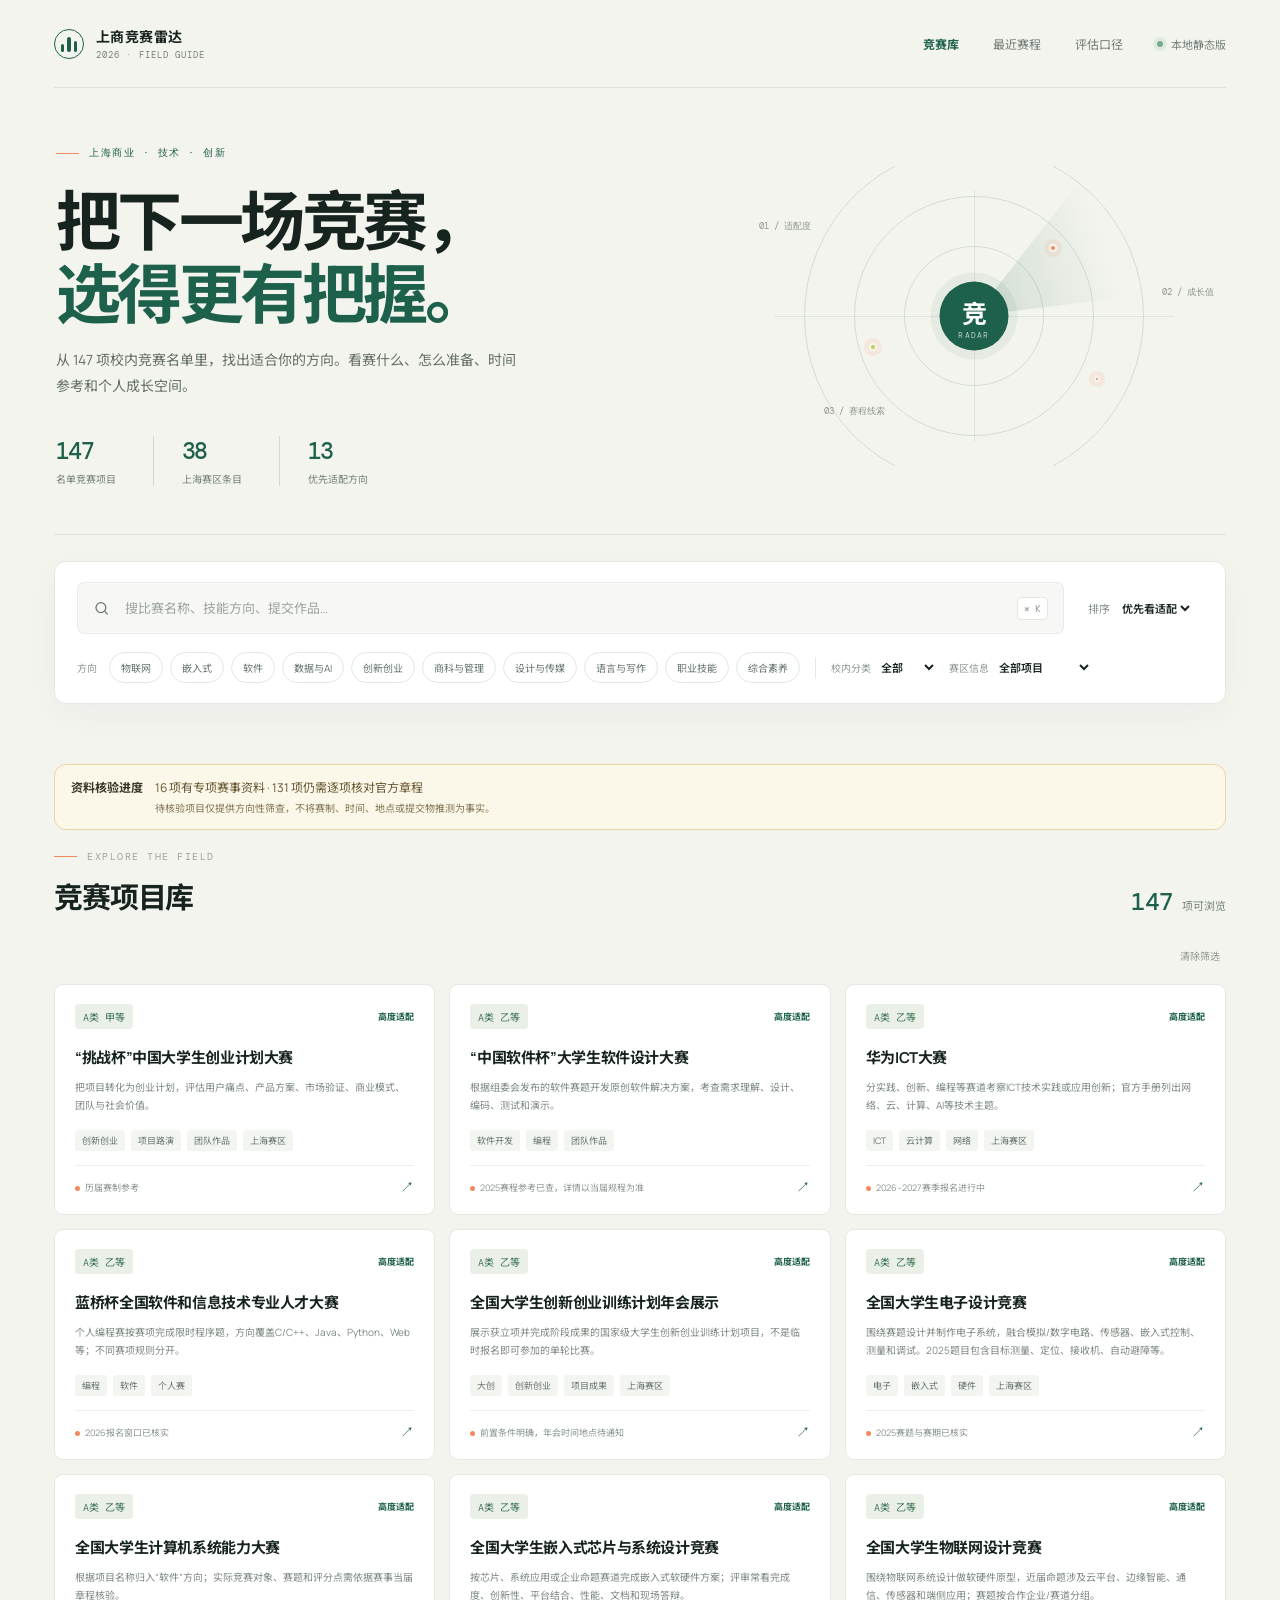
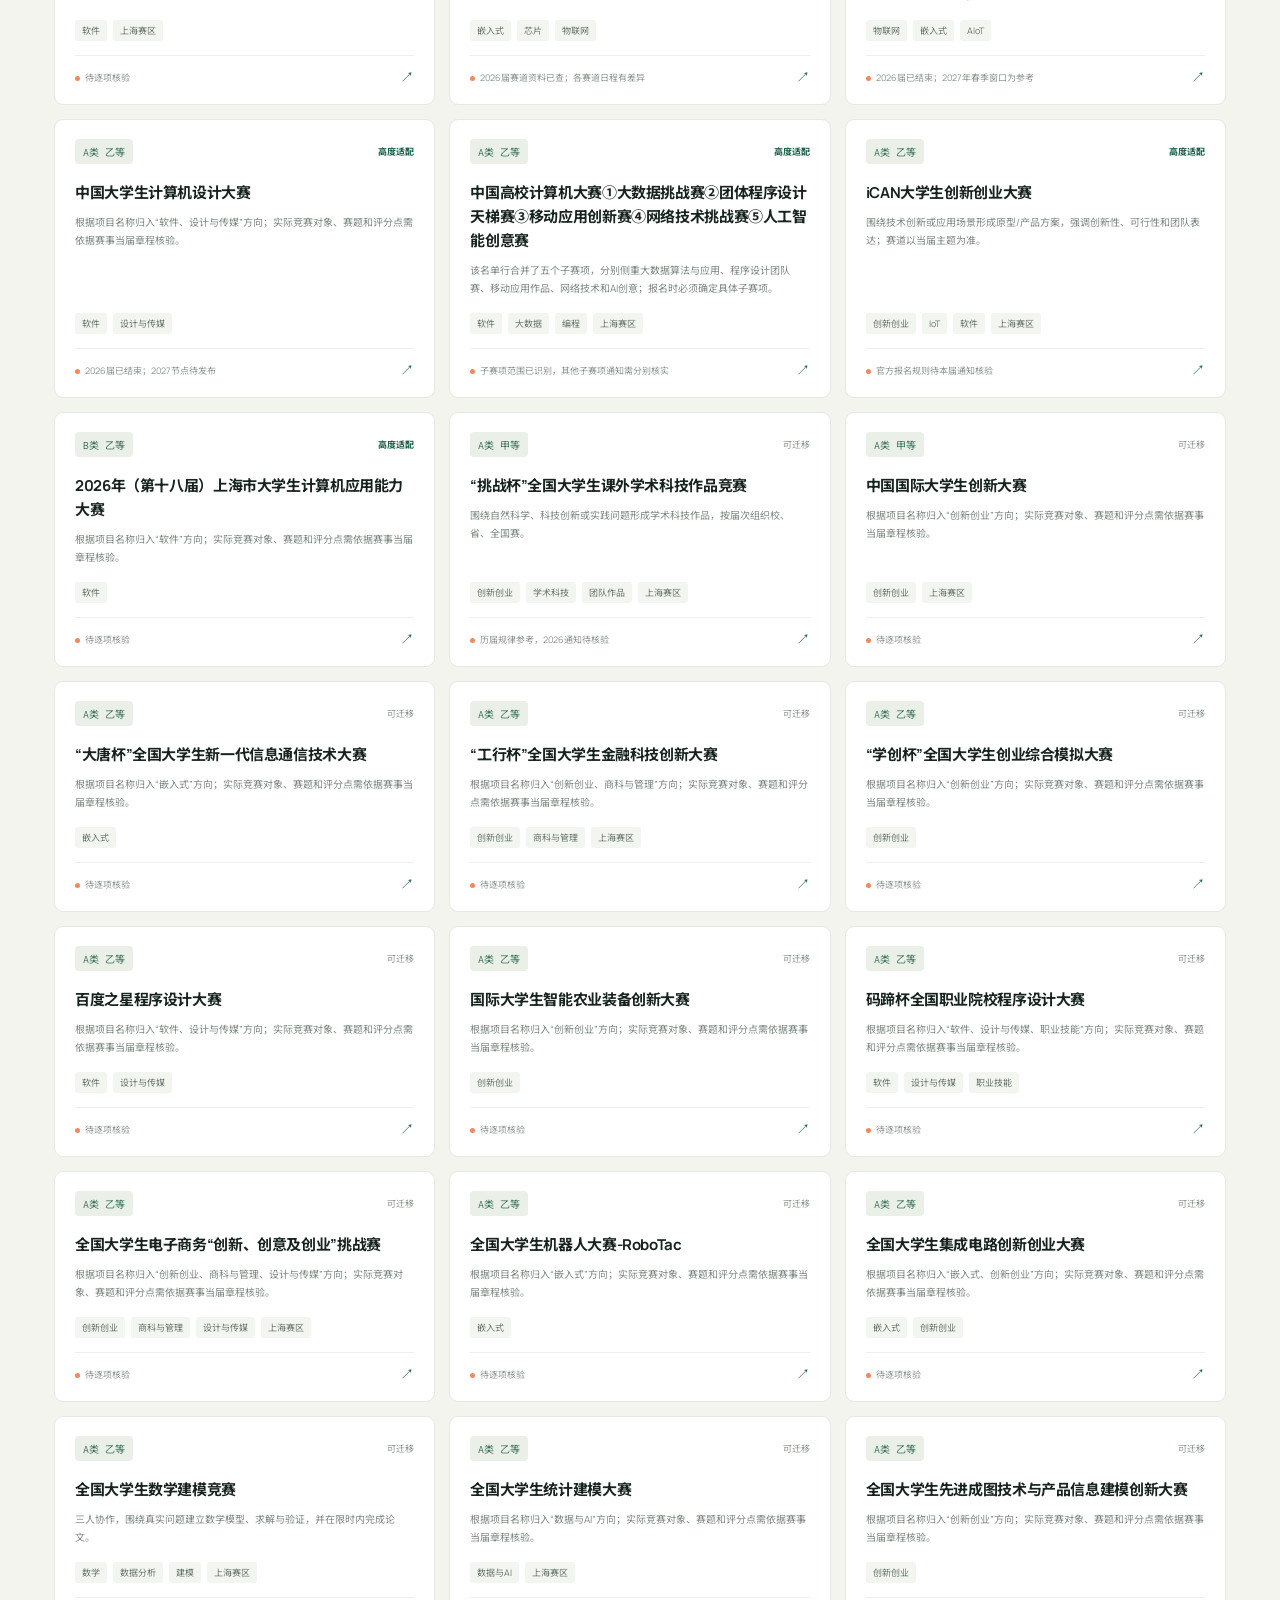
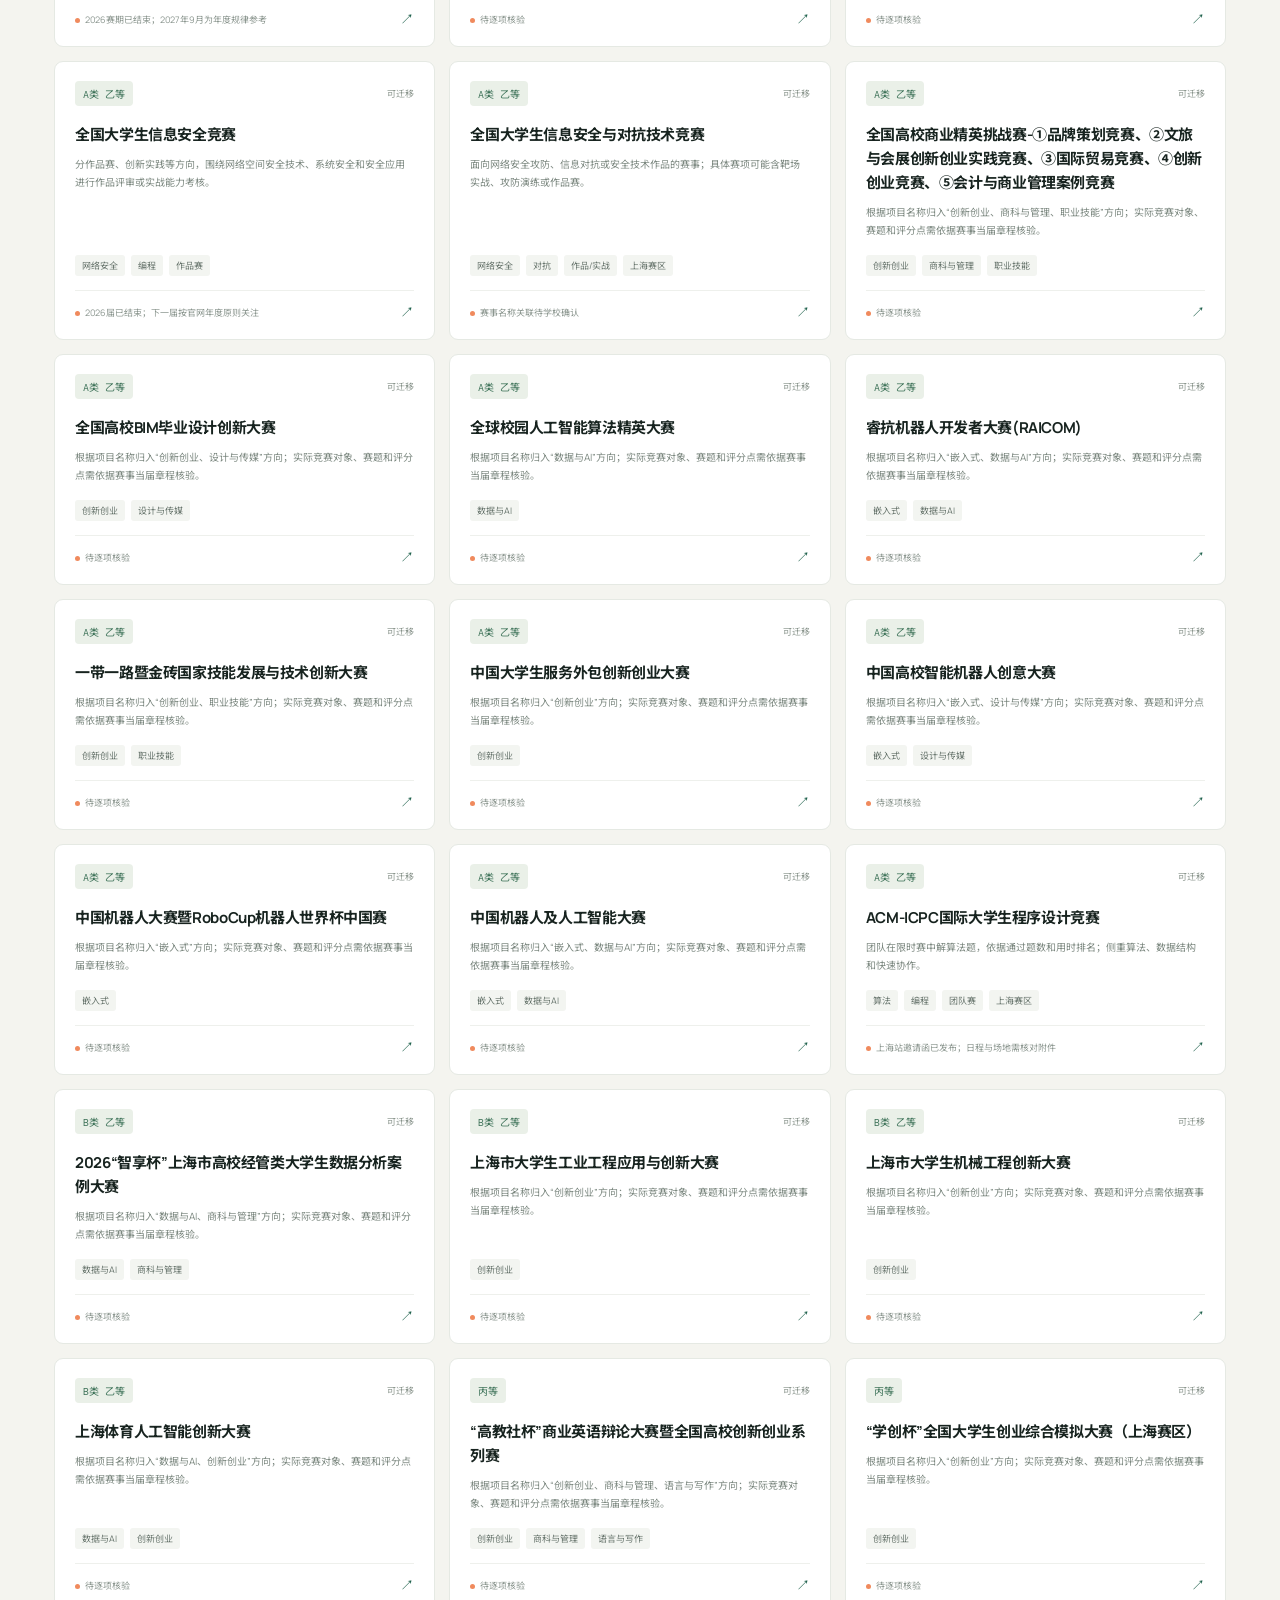
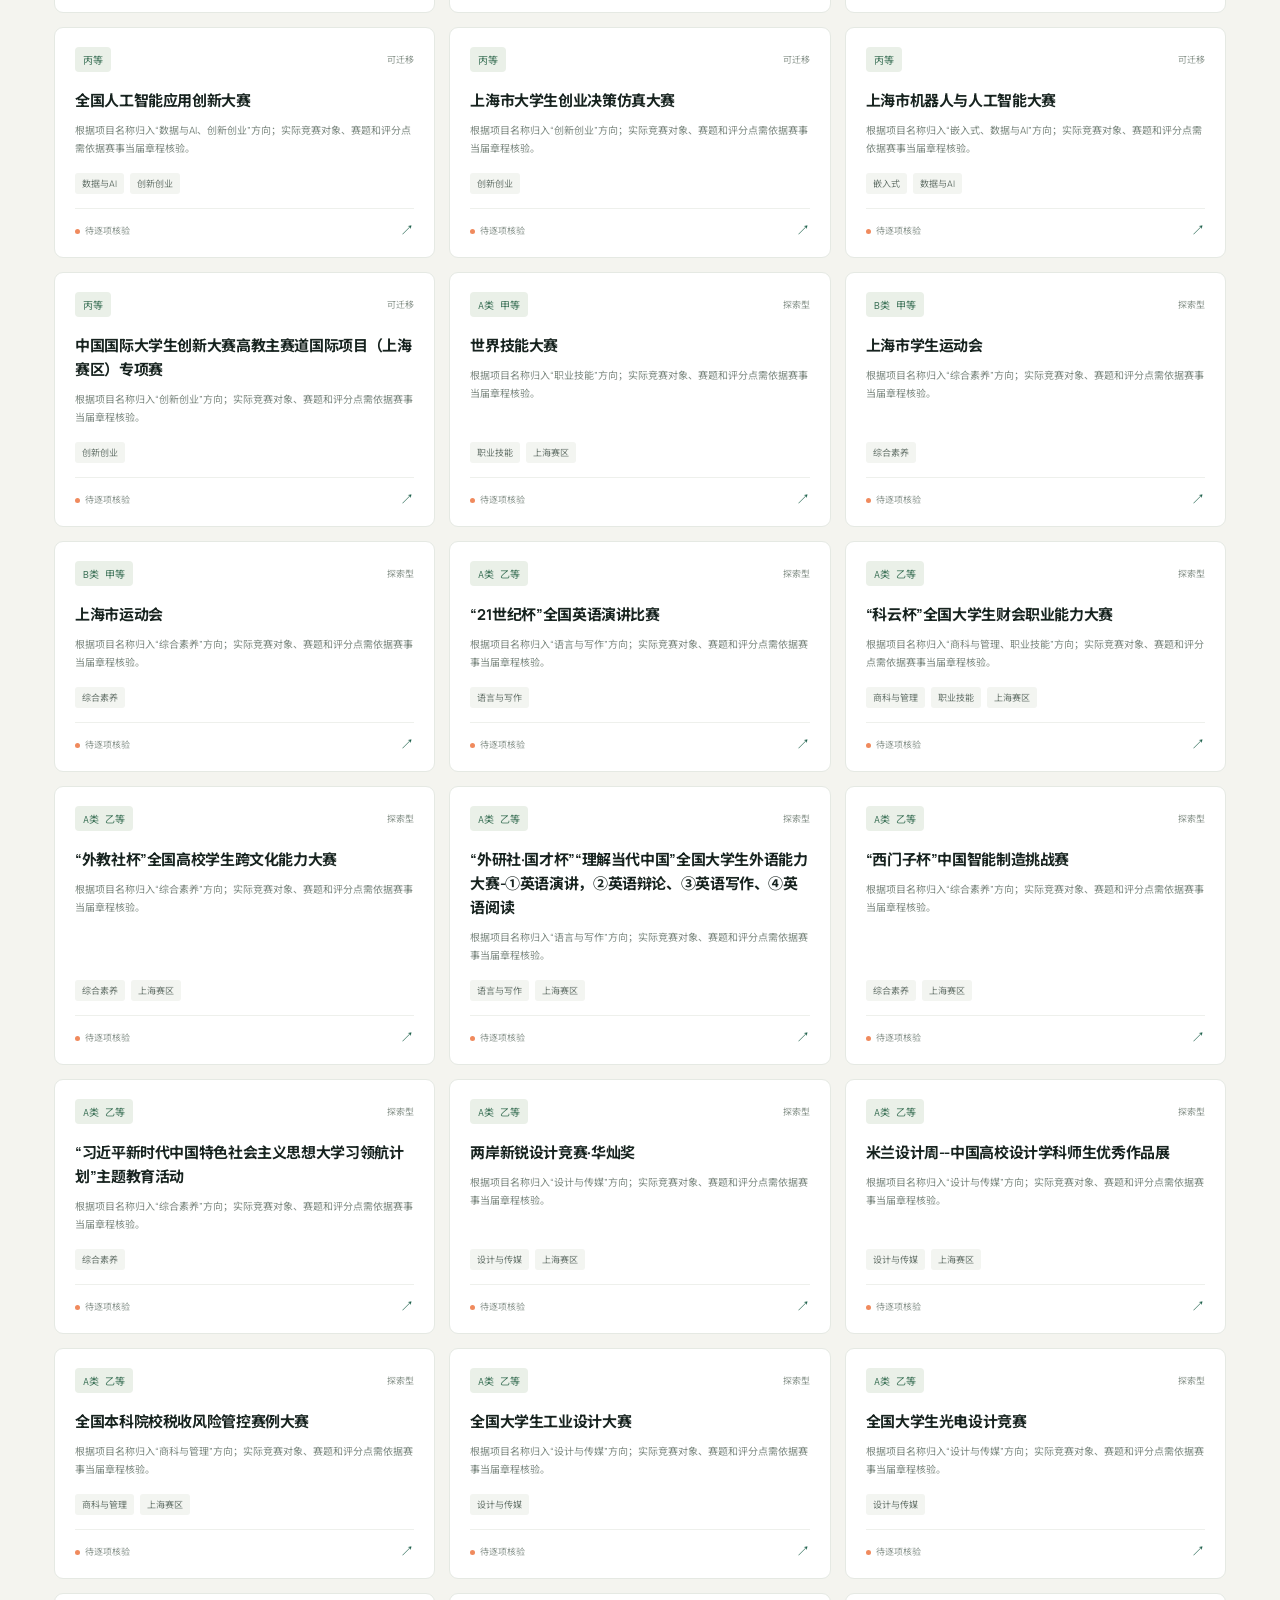
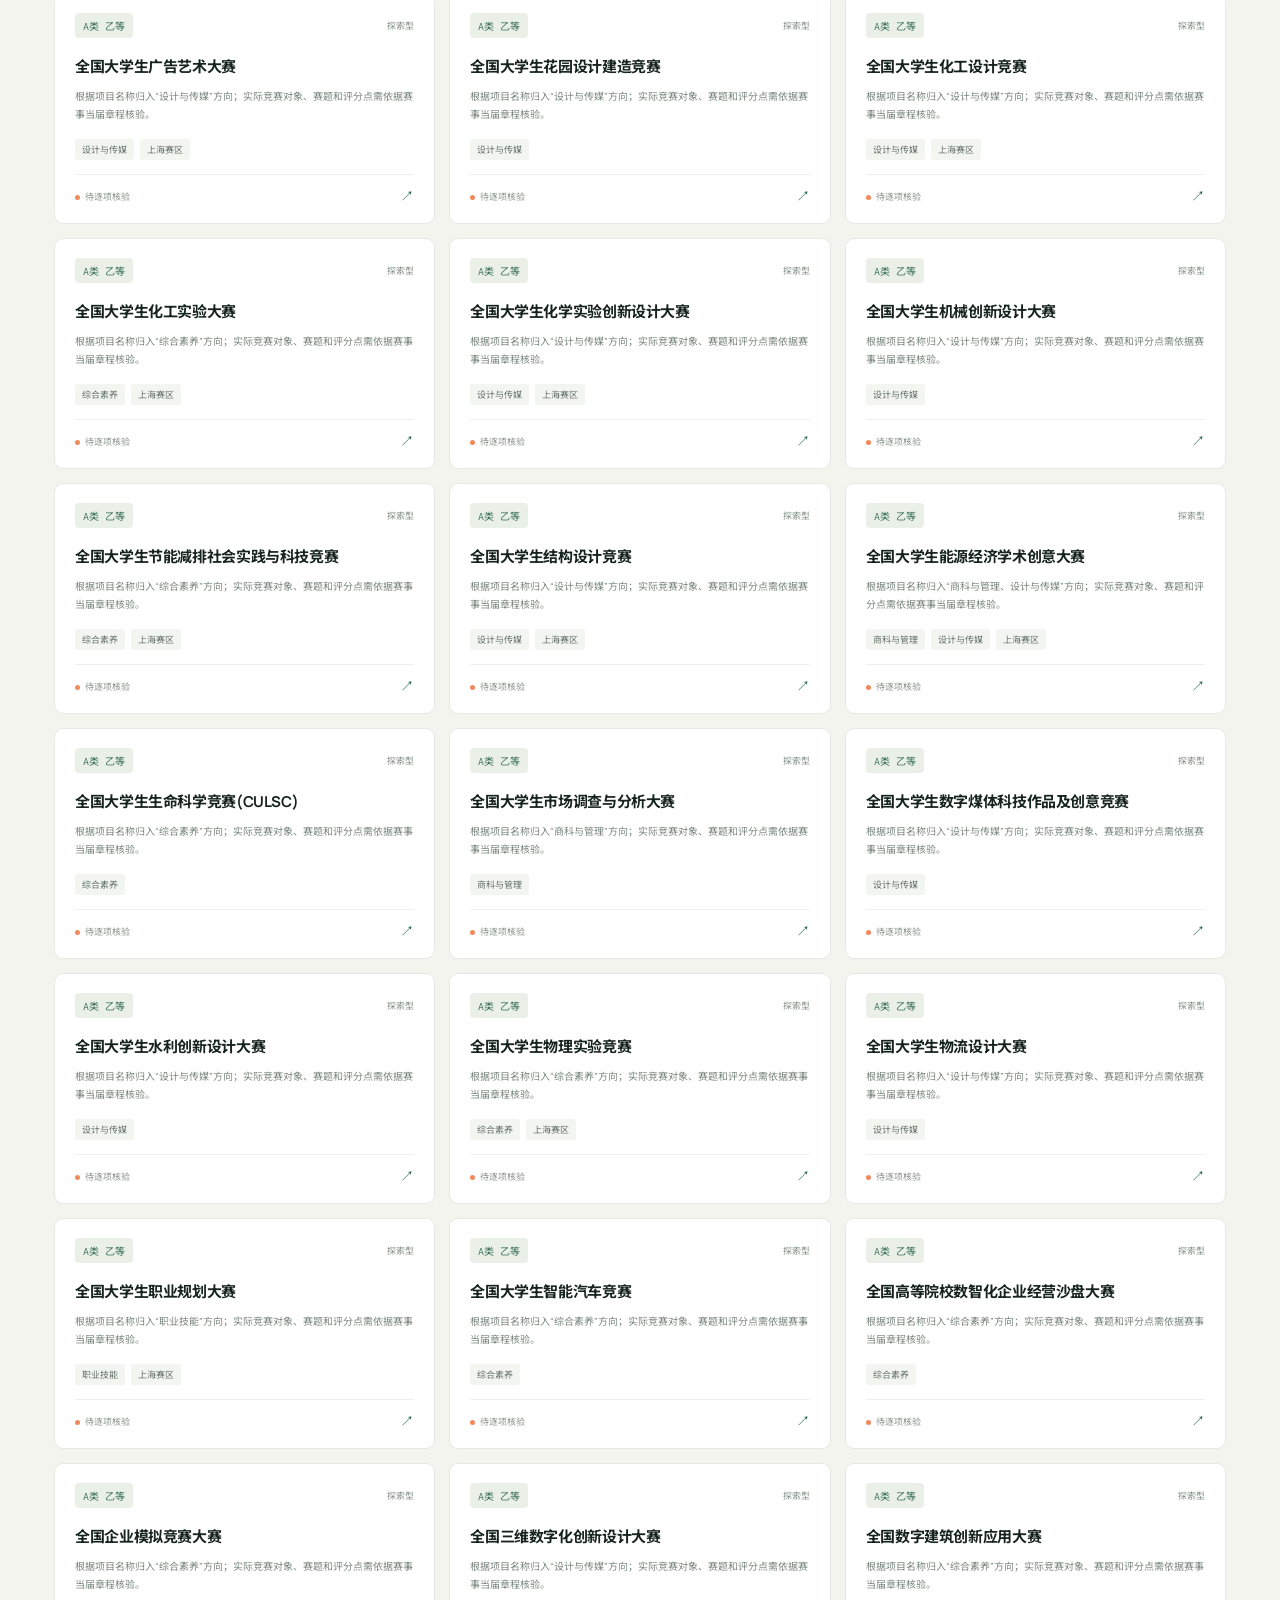
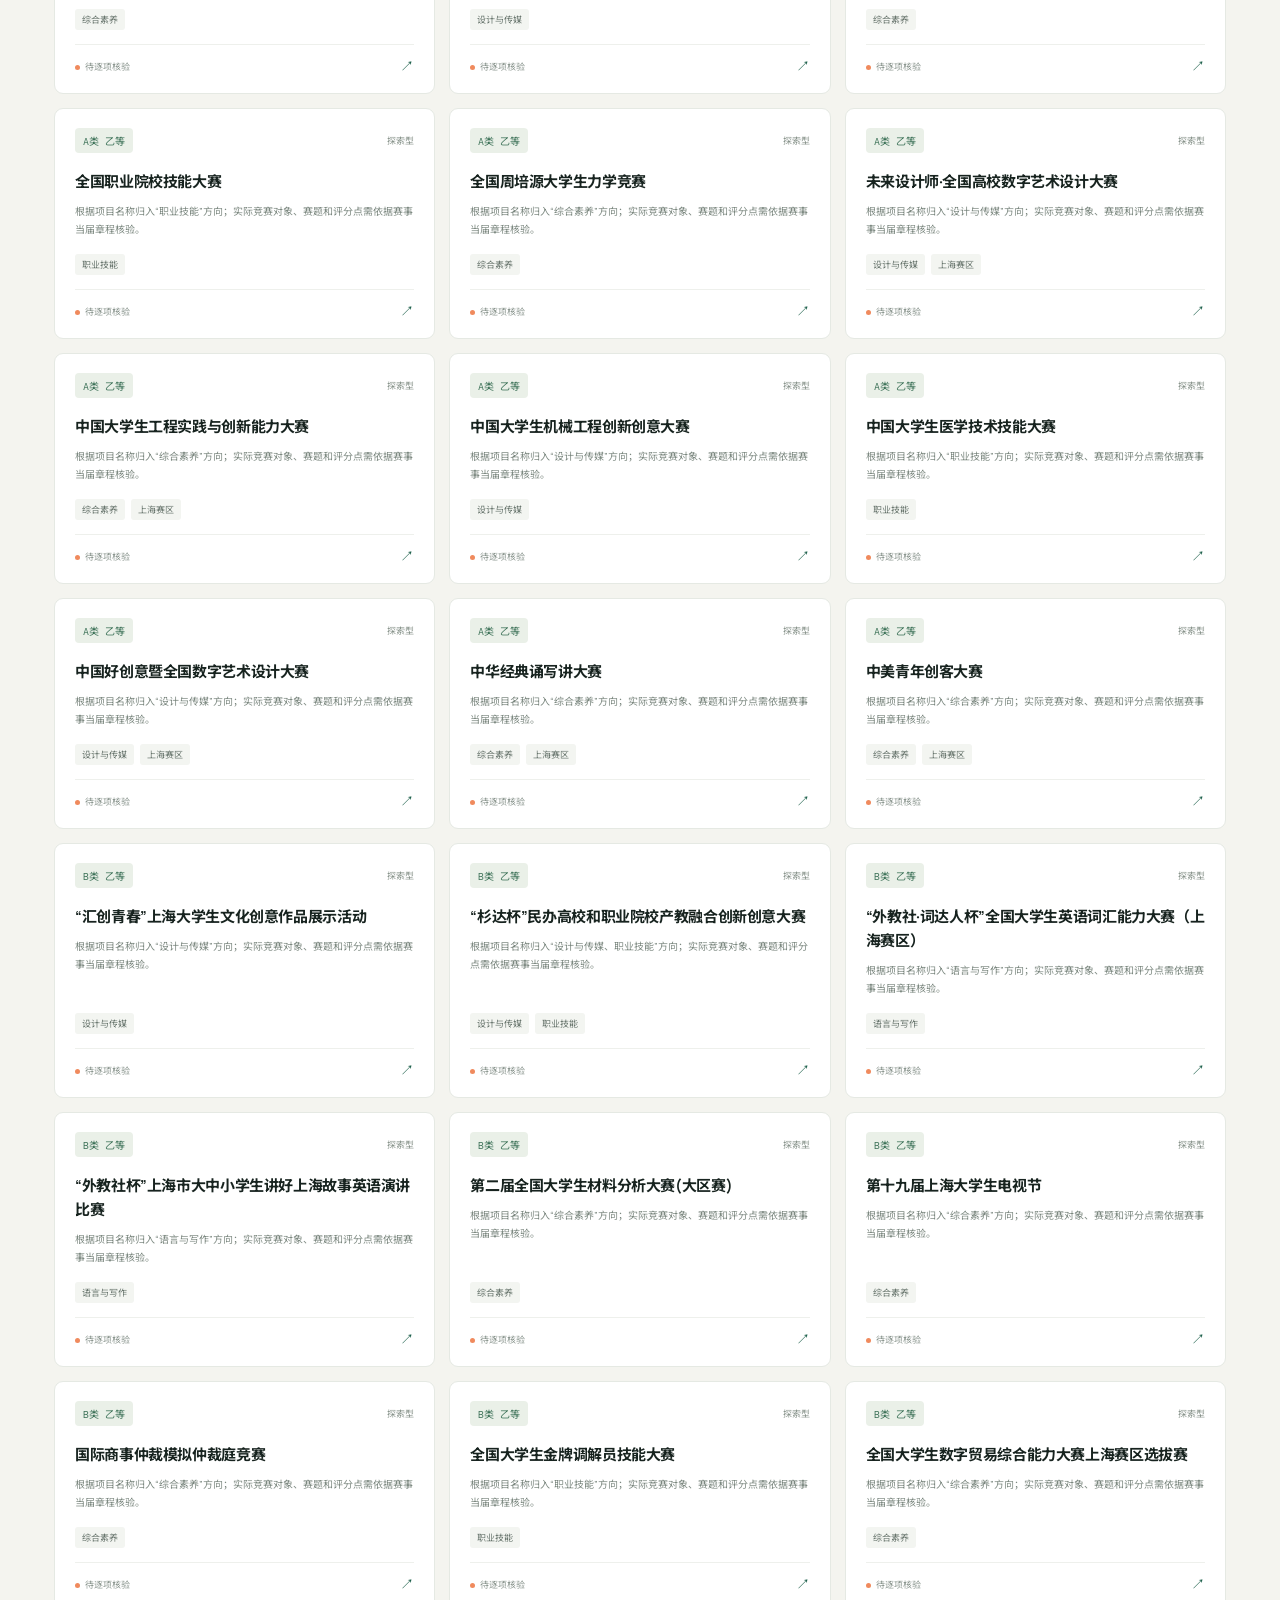
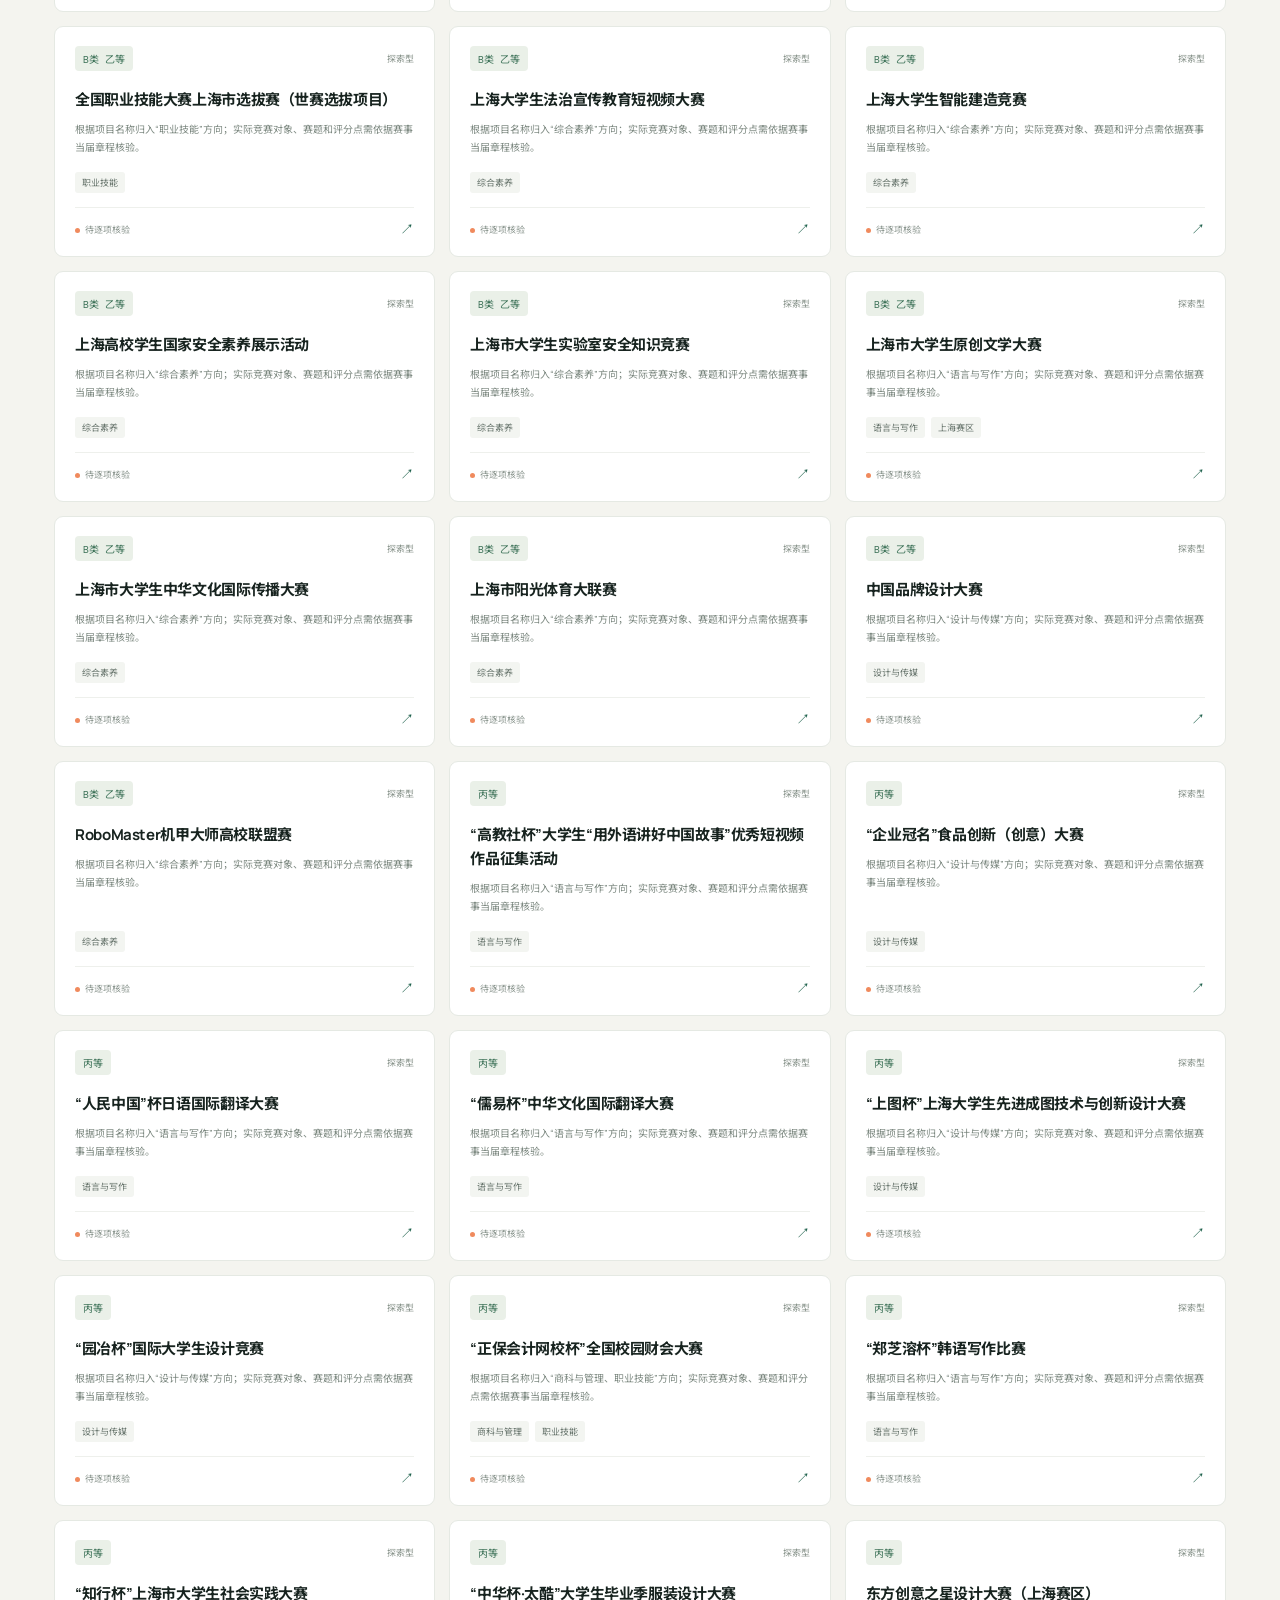
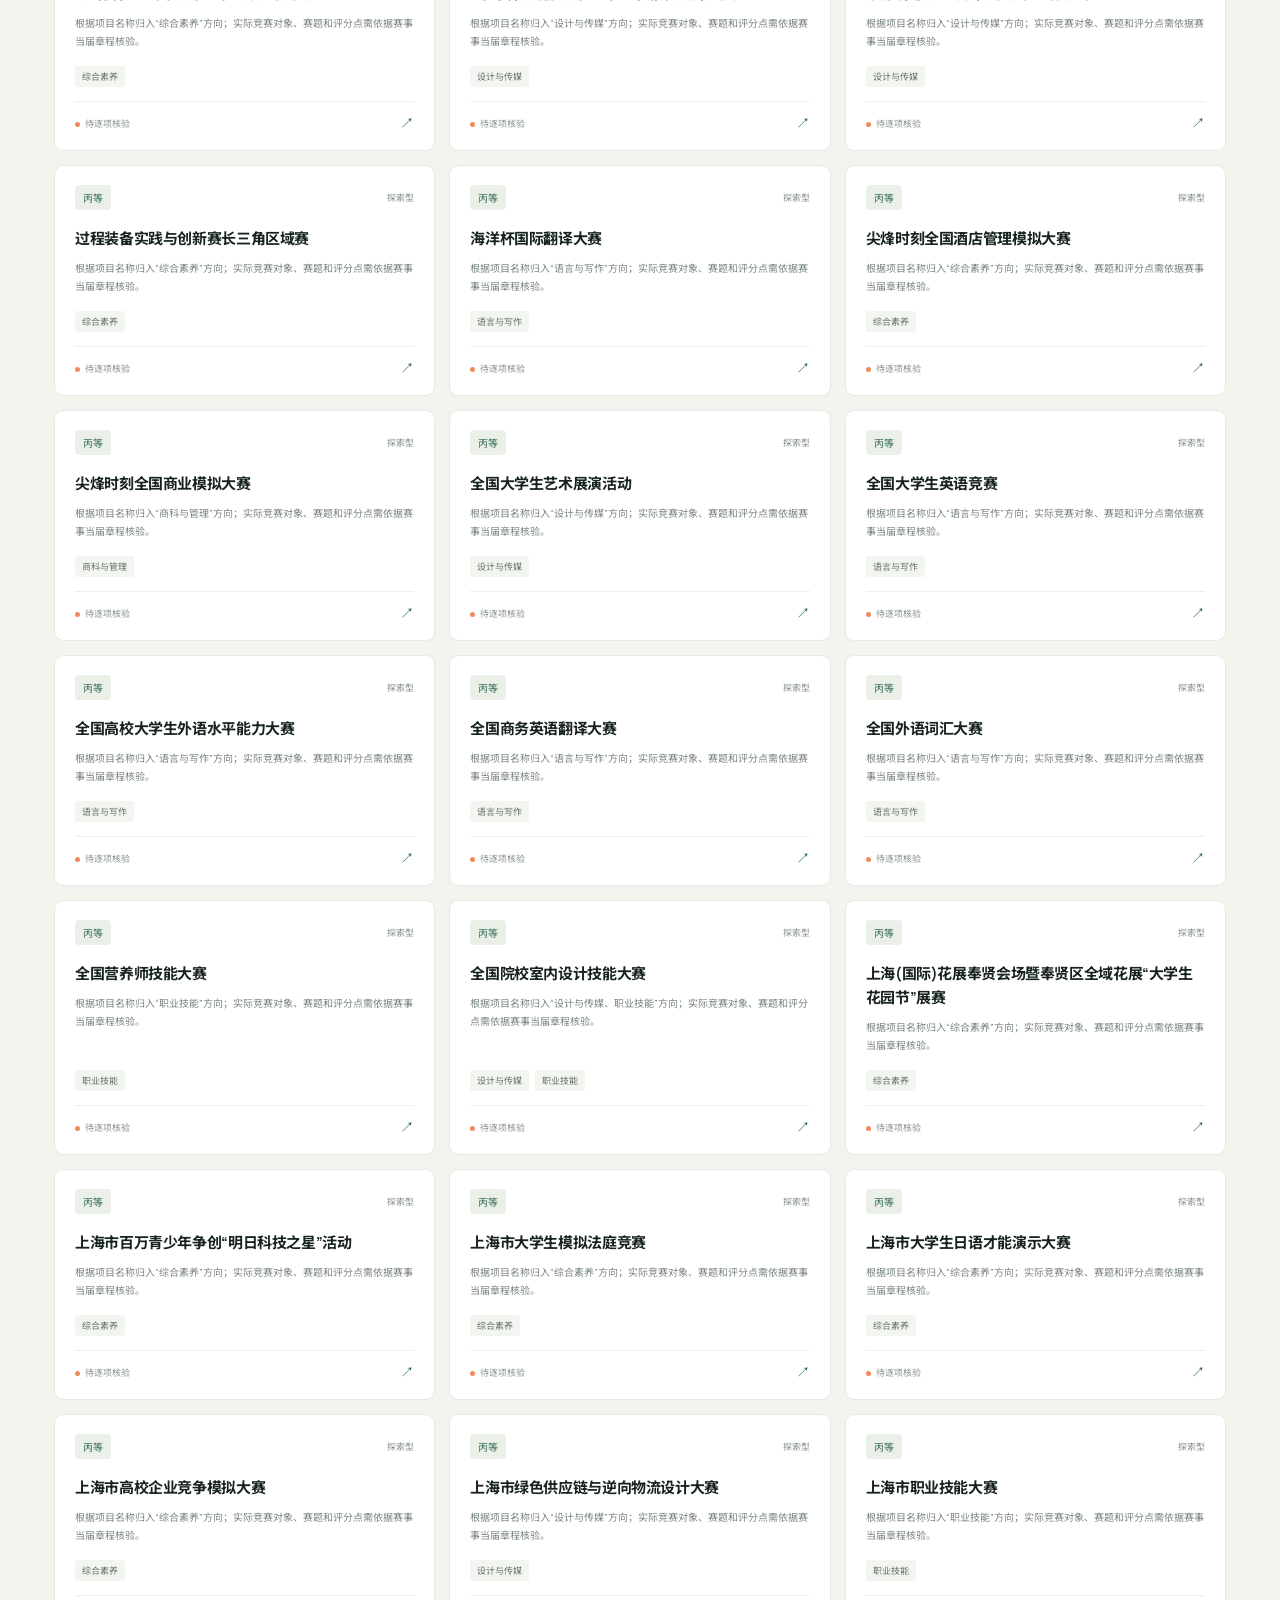
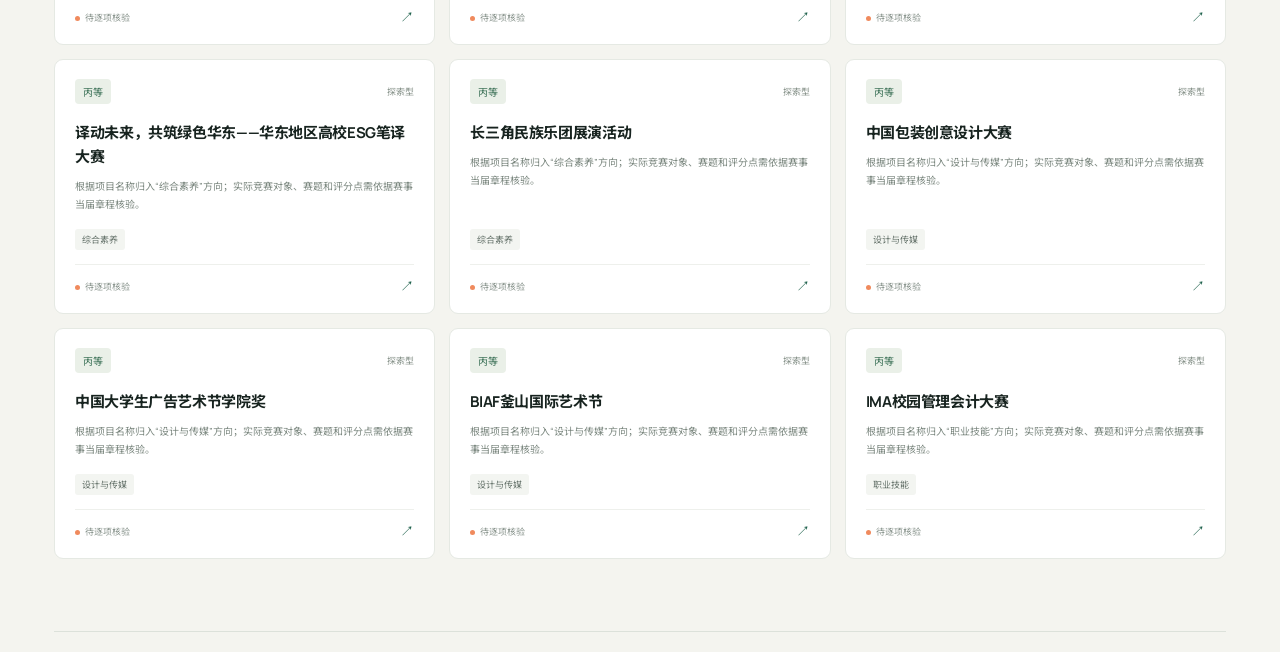
==== index.html @ ba3e49c8 "Split competition research into three pages" ====
<!doctype html>
<html lang="zh-CN">
<head>
  <meta charset="utf-8"><meta name="viewport" content="width=device-width, initial-scale=1"><meta name="theme-color" content="#f5f5f1">
  <meta name="description" content="上海商学院2026学科竞赛调研与个人适配评估"><title>上商竞赛雷达 · 2026 学科竞赛库</title>
  <link rel="preconnect" href="https://fonts.googleapis.com"><link rel="preconnect" href="https://fonts.gstatic.com" crossorigin>
  <link href="https://fonts.googleapis.com/css2?family=DM+Mono:wght@400;500&family=Manrope:wght@400;500;600;700;800&family=Noto+Sans+SC:wght@400;500;600;700;800&display=swap" rel="stylesheet"><link rel="stylesheet" href="styles.css">
</head>
<body><div class="site-shell">
  <header class="topbar"><a class="brand" href="index.html" aria-label="回到竞赛列表"><span class="brand-mark"><i></i><i></i><i></i></span><span><b>上商竞赛雷达</b><small>2026 · FIELD GUIDE</small></span></a><nav class="top-nav" aria-label="主导航"><a href="index.html#catalog-start" class="nav-current">竞赛库</a><a href="calendar.html">最近赛程</a><a href="about.html">评估口径</a><span class="local-badge"><span></span> 本地静态版</span></nav></header>
  <main id="app">
    <section class="hero" id="catalog-start"><div class="hero-copy"><div class="eyebrow"><span class="eyebrow-line"></span> 上海商业 · 技术 · 创新</div><h1>把下一场竞赛，<br><em>选得更有把握。</em></h1><p>从 147 项校内竞赛名单里，找出适合你的方向。看赛什么、怎么准备、时间参考和个人成长空间。</p><div class="hero-stats" id="hero-stats"></div></div>
      <div class="hero-graphic" aria-hidden="true"><div class="radar-ring ring-one"></div><div class="radar-ring ring-two"></div><div class="radar-ring ring-three"></div><div class="radar-cross cross-h"></div><div class="radar-cross cross-v"></div><div class="radar-sweep"></div><span class="radar-dot dot-a"></span><span class="radar-dot dot-b"></span><span class="radar-dot dot-c"></span><div class="radar-center"><span>竞</span><small>RADAR</small></div><div class="graphic-label label-a">01 / 适配度</div><div class="graphic-label label-b">02 / 成长值</div><div class="graphic-label label-c">03 / 赛程线索</div></div>
    </section>
    <section class="search-panel" aria-label="搜索和筛选竞赛"><div class="search-row"><label class="search-box" for="search-input"><svg viewBox="0 0 24 24" aria-hidden="true"><circle cx="10.8" cy="10.8" r="6.7"></circle><path d="m16 16 4.1 4.1"></path></svg><input id="search-input" type="search" autocomplete="off" placeholder="搜比赛名称、技能方向、提交作品…"><kbd>⌘ K</kbd></label><label class="sort-box"><span>排序</span><select id="sort-select"><option value="fit">优先看适配</option><option value="class">按校内分类</option><option value="name">按名称</option></select></label></div>
      <div class="filter-row"><div class="filter-label">方向</div><div class="chips" id="tag-filters"></div><span class="filter-divider"></span><label class="select-filter"><span>校内分类</span><select id="class-filter"><option value="">全部</option></select></label><label class="select-filter"><span>赛区信息</span><select id="region-filter"><option value="">全部项目</option><option value="has-region">有上海赛区条目</option></select></label></div>
    </section>
    <section class="catalog-section" id="catalog-section"><div class="coverage-note" id="coverage-note" role="note"></div><div class="section-heading"><div><div class="eyebrow muted"><span class="eyebrow-line"></span> EXPLORE THE FIELD</div><h2>竞赛项目库</h2></div><div class="result-count"><strong id="result-count">147</strong><span>项可浏览</span></div></div>
      <div class="active-filter-line"><div id="active-filters"></div><button id="clear-filters" class="text-button" type="button">清除筛选</button></div><div class="cards-grid" id="cards-grid"></div>
      <div class="empty-state" id="empty-state" hidden><span class="empty-icon">⌕</span><h3>没有找到匹配项目</h3><p>试试缩短关键词，或清除部分筛选条件。</p><button class="button button-dark" id="empty-clear" type="button">重置条件</button></div>
    </section>
  </main><main id="detail-view" hidden></main>
  <footer class="footer"><div class="footer-brand"><span class="brand-mark small"><i></i><i></i><i></i></span><span>上商竞赛雷达</span></div><p>资料来自 2026 年上海商学院竞赛名单及公开赛事信息。赛程、组别、奖金和申报资格均以当届官方文件及学校审核为准。</p><span class="footer-date">LOCAL / 2026</span></footer>
</div><script src="competitions-data.js"></script><script src="calendar-data.js"></script><script src="calendar-engine.js"></script><script src="app.js"></script></body></html>
---- styles.css ----
:root{--paper:#f4f4ef;--ink:#17231f;--muted:#74807a;--line:#dce1da;--green:#1d604b;--deep:#164b3b;--lime:#d9f279;--orange:#f08a5d;--white:#fff;--shadow:0 18px 50px rgba(27,53,41,.08);font-synthesis:none}*{box-sizing:border-box}html{scroll-behavior:smooth}body{margin:0;background:var(--paper);color:var(--ink);font-family:Manrope,"Noto Sans SC",system-ui,sans-serif;-webkit-font-smoothing:antialiased}a{color:inherit;text-decoration:none}button,input,select{font:inherit}[hidden]{display:none!important}.site-shell{max-width:1440px;margin:auto;padding:0 54px}.topbar{height:88px;display:flex;align-items:center;justify-content:space-between;border-bottom:1px solid var(--line)}.brand{display:flex;align-items:center;gap:12px}.brand b{display:block;font-size:14px;letter-spacing:.03em}.brand small{display:block;margin-top:3px;color:var(--muted);font:9px "DM Mono",monospace;letter-spacing:.12em}.brand-mark{width:30px;height:30px;display:flex;align-items:end;gap:3px;padding:6px;border:1px solid var(--green);border-radius:50%}.brand-mark i{display:block;width:4px;border-radius:3px;background:var(--green)}.brand-mark i:nth-child(1){height:8px}.brand-mark i:nth-child(2){height:15px}.brand-mark i:nth-child(3){height:11px}.brand-mark.small{width:22px;height:22px;padding:4px;gap:2px}.brand-mark.small i{width:3px}.brand-mark.small i:nth-child(1){height:6px}.brand-mark.small i:nth-child(2){height:11px}.brand-mark.small i:nth-child(3){height:8px}.top-nav{display:flex;align-items:center;gap:34px;font-size:12px}.top-nav a{color:#707b75}.top-nav a:hover,.top-nav .nav-current{color:var(--green);font-weight:700}.local-badge{display:flex;align-items:center;gap:8px;color:var(--muted);font-size:11px}.local-badge span{width:6px;height:6px;background:#75a98e;border-radius:50%;box-shadow:0 0 0 4px #e0ebdf}
.hero{position:relative;display:grid;grid-template-columns:1.1fr .9fr;min-height:390px;padding:58px 2px 48px;overflow:hidden;border-bottom:1px solid var(--line)}.hero-copy{position:relative;z-index:2}.eyebrow{display:flex;align-items:center;gap:10px;color:var(--green);font:10px "DM Mono",monospace;letter-spacing:.15em;text-transform:uppercase}.eyebrow-line{height:1px;width:23px;background:var(--orange)}.hero h1{margin:24px 0 16px;font-size:clamp(38px,5.2vw,65px);line-height:1.13;letter-spacing:-.055em;font-weight:700}.hero h1 em{font-style:normal;color:var(--green)}.hero-copy>p{max-width:460px;color:#626e67;font-size:14px;line-height:1.9;margin:0}.hero-stats{display:flex;gap:28px;margin-top:36px}.stat{min-width:98px;padding-right:24px;border-right:1px solid #d2d9d1}.stat:last-child{border:0}.stat strong{display:block;font:700 23px "DM Mono",monospace;letter-spacing:-.07em;color:var(--green)}.stat span{display:block;margin-top:5px;color:var(--muted);font-size:10px}.hero-graphic{position:relative;min-height:300px;max-width:500px;width:100%;justify-self:end;align-self:center;overflow:hidden}.radar-ring{position:absolute;left:50%;top:50%;border:1px solid rgba(36,98,75,.16);border-radius:50%;transform:translate(-50%,-50%)}.ring-one{width:140px;height:140px}.ring-two{width:240px;height:240px}.ring-three{width:340px;height:340px}.radar-cross{position:absolute;background:rgba(36,98,75,.1)}.cross-h{height:1px;left:10%;right:10%;top:50%}.cross-v{width:1px;top:8%;bottom:8%;left:50%}.radar-sweep{position:absolute;left:50%;top:50%;width:170px;height:170px;transform:translateY(-100%) rotate(38deg);transform-origin:bottom left;background:linear-gradient(35deg,rgba(41,112,83,.18),transparent 63%);clip-path:polygon(0 100%,100% 0,0 0)}.radar-center{position:absolute;left:50%;top:50%;width:69px;height:69px;transform:translate(-50%,-50%);display:grid;place-content:center;text-align:center;border-radius:50%;background:var(--green);color:white;box-shadow:0 0 0 9px rgba(49,111,83,.08)}.radar-center span{font:700 20px "DM Mono",monospace}.radar-center small{font:8px "DM Mono",monospace;opacity:.68;letter-spacing:.16em}.radar-dot{position:absolute;width:8px;height:8px;background:var(--orange);border:2px solid var(--paper);border-radius:50%;box-shadow:0 0 0 5px rgba(240,138,93,.12)}.dot-a{left:65%;top:26%}.dot-b{left:29%;top:59%;background:#b4d253}.dot-c{left:74%;top:70%;width:6px;height:6px}.graphic-label{position:absolute;color:#8b968f;font:9px "DM Mono",monospace}.label-a{top:18%;left:7%}.label-b{right:2%;top:40%}.label-c{bottom:16%;left:20%}
.search-panel{position:relative;margin:26px 0 0;padding:20px 22px;background:#fff;border:1px solid #e5e8e2;border-radius:12px;box-shadow:0 10px 35px rgba(25,61,45,.035)}.search-row{display:flex;gap:14px}.search-box{height:52px;display:flex;align-items:center;gap:12px;flex:1;padding:0 15px;background:#f7f8f5;border:1px solid #e8ece6;border-radius:7px}.search-box svg{width:19px;height:19px;fill:none;stroke:#65756b;stroke-width:1.7}.search-box input{width:100%;border:0;outline:0;background:none;color:var(--ink);font-size:13px}.search-box input::placeholder{color:#9ba49e}.search-box kbd{flex:none;padding:4px 6px;color:#8e9992;background:white;border:1px solid #e2e7e0;border-radius:4px;font:10px "DM Mono",monospace}.sort-box{display:flex;align-items:center;gap:8px;padding:0 10px;color:#849087;font-size:11px}.sort-box select,.select-filter select{border:0;background:transparent;outline:0;color:var(--ink);font-size:11px;font-weight:600;cursor:pointer}.filter-row{display:flex;align-items:center;gap:12px;margin-top:18px}.filter-label,.select-filter span{color:#8c9890;font-size:10px;white-space:nowrap}.chips{display:flex;flex-wrap:wrap;gap:7px}.chip{padding:7px 11px;border:1px solid #e3e8e2;border-radius:20px;background:#fff;color:#66746c;font-size:10px;cursor:pointer;transition:.2s}.chip:hover{border-color:#99b9a6;color:var(--green)}.chip.active{border-color:var(--green);background:var(--green);color:#fff}.filter-divider{height:22px;width:1px;margin:0 3px;background:#e5e9e4}.select-filter{display:flex;align-items:center;gap:6px;white-space:nowrap}.catalog-section{padding:60px 0 72px}.section-heading{display:flex;justify-content:space-between;align-items:end;margin-bottom:23px}.muted{color:#9ba39d}.section-heading h2,.about-title h2{margin:11px 0 0;font-size:29px;letter-spacing:-.04em}.result-count{display:flex;align-items:baseline;gap:9px;color:var(--muted);font-size:11px}.result-count strong{font:500 24px "DM Mono",monospace;color:var(--green)}.active-filter-line{height:30px;display:flex;align-items:center;justify-content:space-between;margin-bottom:14px}.active-filter-line #active-filters{display:flex;gap:7px}.filter-pill{font-size:10px;color:var(--green);background:#e7eee7;padding:5px 9px;border-radius:20px}.text-button{border:0;background:transparent;color:#8d9991;font-size:10px;cursor:pointer}.text-button:hover{color:var(--green)}.cards-grid{display:grid;grid-template-columns:repeat(3,minmax(0,1fr));gap:14px}.event-card{min-height:225px;display:flex;flex-direction:column;padding:19px 20px 17px;background:#fff;border:1px solid #e5e9e3;border-radius:9px;transition:transform .2s,box-shadow .2s,border-color .2s;cursor:pointer}.event-card:hover{transform:translateY(-3px);border-color:#b9cfc0;box-shadow:var(--shadow)}.card-top{display:flex;justify-content:space-between;align-items:center;gap:8px}.category-badge{padding:5px 8px;border-radius:4px;background:#eaf0e8;color:#3d7258;font:10px "DM Mono","Noto Sans SC",sans-serif}.fit-badge{font-size:9px;color:#89948c}.fit-badge.high{color:var(--green);font-weight:700}.card-title{margin:17px 0 8px;font-size:15px;line-height:1.6;letter-spacing:-.025em}.card-summary{margin:0;color:#7d8981;font-size:10px;line-height:1.8;display:-webkit-box;-webkit-line-clamp:2;-webkit-box-orient:vertical;overflow:hidden}.card-tags{display:flex;flex-wrap:wrap;gap:6px;margin-top:auto;padding-top:16px}.mini-tag{color:#69766e;background:#f3f5f1;padding:4px 7px;border-radius:3px;font-size:9px}.card-foot{display:flex;justify-content:space-between;align-items:center;margin-top:14px;padding-top:12px;border-top:1px solid #eef0ec;color:#8b968f;font-size:9px}.card-foot .arrow{font:14px "DM Mono",monospace;color:var(--green)}.award-dot{display:inline-block;width:5px;height:5px;margin-right:5px;border-radius:50%;background:var(--orange);vertical-align:middle}.empty-state{padding:70px 20px;text-align:center;border:1px dashed #cfd8ce;border-radius:12px}.empty-icon{font-size:38px;color:#8da696}.empty-state h3{margin:8px 0;font-size:17px}.empty-state p{color:var(--muted);font-size:12px}.button{padding:11px 17px;border:0;border-radius:5px;cursor:pointer;font-size:11px}.button-dark{background:var(--green);color:white}.button-dark:hover{background:var(--deep)}
.about-section{display:grid;grid-template-columns:.8fr 1.7fr;gap:54px;padding:49px 0 64px;border-top:1px solid var(--line)}.about-title h2{font-size:26px;line-height:1.4}.about-grid{display:grid;grid-template-columns:repeat(3,1fr);gap:24px}.about-grid article{padding-top:3px}.about-index{font:10px "DM Mono",monospace;color:var(--orange)}.about-grid h3{margin:13px 0 8px;font-size:13px}.about-grid p{margin:0;color:#7b8780;font-size:10px;line-height:1.9}.footer{display:flex;align-items:center;gap:20px;padding:20px 0 27px;border-top:1px solid var(--line)}.footer-brand{display:flex;align-items:center;gap:8px;flex:none;font-size:11px;font-weight:700}.footer p{margin:0;color:#96a098;font-size:9px;line-height:1.7}.footer-date{margin-left:auto;flex:none;font:9px "DM Mono",monospace;color:#9ba69f;letter-spacing:.1em}
/* detail */.detail-wrap{padding:29px 0 74px}.back-link{display:inline-flex;align-items:center;gap:8px;color:#758179;font-size:11px}.back-link:hover{color:var(--green)}.detail-hero{position:relative;margin-top:24px;padding:36px 40px 32px;background:var(--green);border-radius:13px;color:white;overflow:hidden}.detail-hero:after{content:"";position:absolute;right:-80px;top:-155px;width:400px;height:400px;border:1px solid rgba(255,255,255,.12);border-radius:50%;box-shadow:0 0 0 48px rgba(255,255,255,.025),0 0 0 96px rgba(255,255,255,.025)}.detail-kicker{display:flex;align-items:center;gap:9px;color:#c6d8ce;font:10px "DM Mono",monospace;letter-spacing:.12em}.detail-hero h1{position:relative;z-index:1;max-width:900px;margin:18px 0 12px;font-size:clamp(25px,4vw,43px);line-height:1.35;letter-spacing:-.04em}.detail-hero p{position:relative;z-index:1;max-width:780px;margin:0;color:#d0dfd7;font-size:12px;line-height:1.9}.detail-badges{position:relative;z-index:1;display:flex;flex-wrap:wrap;gap:7px;margin-top:21px}.detail-badge{padding:6px 9px;border:1px solid rgba(255,255,255,.23);border-radius:4px;color:#e6f0e9;font-size:9px}.detail-badge.lime{background:var(--lime);border-color:var(--lime);color:#233a2e;font-weight:700}.detail-layout{display:grid;grid-template-columns:minmax(0,1.5fr) minmax(270px,.8fr);gap:22px;margin-top:20px}.detail-main,.detail-side{display:flex;flex-direction:column;gap:15px}.detail-card{padding:22px 23px;background:#fff;border:1px solid #e5e9e3;border-radius:9px}.detail-card h2{margin:0 0 14px;font-size:14px;letter-spacing:-.02em}.detail-card h2 span{margin-right:9px;color:var(--orange);font:10px "DM Mono",monospace}.info-grid{display:grid;grid-template-columns:repeat(2,minmax(0,1fr));gap:10px}.info-cell{min-height:115px;padding:14px;background:#f7f8f5;border-radius:6px}.info-cell label{display:block;margin-bottom:8px;color:#98a39b;font:9px "DM Mono","Noto Sans SC",sans-serif;letter-spacing:.08em}.info-cell p{margin:0;color:#48564d;font-size:11px;line-height:1.8}.detail-card p.body-copy{margin:0;color:#66746c;font-size:11px;line-height:1.95}.match-card{background:#edf3ec}.match-card .match-top{display:flex;align-items:start;justify-content:space-between;gap:12px}.match-title{color:#7c8a81;font-size:9px}.match-level{margin:5px 0 0;color:var(--green);font-size:19px;font-weight:700}.match-label{padding:6px 8px;background:#d8e6d8;color:var(--green);border-radius:3px;font-size:9px}.meter-row{display:grid;grid-template-columns:58px 1fr 25px;gap:9px;align-items:center;margin-top:15px;color:#6f7d73;font-size:9px}.meter-track{height:5px;border-radius:5px;background:#d9e2d8;overflow:hidden}.meter-track i{display:block;height:100%;background:var(--green);border-radius:5px}.meter-row strong{font:10px "DM Mono",monospace;color:var(--green)}.forecast-card{background:#1d604b;color:white}.forecast-card h2{color:white}.forecast-card .forecast-kicker{color:#c4d9cc;font-size:9px}.forecast-values{display:grid;grid-template-columns:1fr 1fr;gap:10px;margin:13px 0}.forecast-box{padding:13px 12px;border:1px solid rgba(255,255,255,.18);border-radius:6px}.forecast-box span{display:block;color:#c5d9cd;font-size:9px}.forecast-box strong{display:block;margin-top:7px;color:#e1f18b;font:500 21px "DM Mono",monospace}.forecast-card p{margin:0;color:#d0e0d6;font-size:9px;line-height:1.8}.confidence{display:inline-flex;margin-top:12px;padding:5px 8px;border-radius:3px;background:rgba(255,255,255,.12);font-size:9px}.award-card{overflow:hidden}.award-note{margin:-4px 0 13px;color:#89958e;font-size:9px;line-height:1.7}.award-table{width:100%;border-collapse:collapse;font-size:9px}.award-table th{padding:9px 7px;text-align:left;background:#243a32;color:#eaf1eb;font-weight:500}.award-table td{padding:9px 7px;border-bottom:1px solid #edf0eb;color:#536158}.award-table tr:last-child td{border-bottom:0}.award-table tr.is-highlight td{background:#f0f6d9;color:#36523d;font-weight:700}.award-table .money{font:10px "DM Mono",monospace}.award-table .empty-money{color:#b0b8b2}.award-footnote{margin-top:12px;padding:10px 11px;background:#fbf4ed;color:#8c5b3d;border-radius:5px;font-size:9px;line-height:1.8}.source-list{display:flex;flex-direction:column;gap:8px}.source-link{display:flex;align-items:center;justify-content:space-between;gap:12px;padding:10px 11px;background:#f7f8f5;border-radius:5px;color:#52725e;font-size:10px}.source-link:hover{background:#eaf0e8}.source-link small{color:#9aa49d;font-size:8px}.source-arrow{font:13px "DM Mono",monospace}.data-warning{padding:12px 13px;background:#f8f3e9;border-left:2px solid #e2a067;color:#806849;font-size:9px;line-height:1.85}.conduct-strip{padding:13px 14px;background:#f6f7f3;border-radius:6px;color:#79857d;font-size:9px;line-height:1.8}.conduct-strip strong{color:#526c59}.tagline{display:flex;flex-wrap:wrap;gap:6px}.detail-tags{padding:4px 7px;border:1px solid #e4e9e3;border-radius:15px;color:#738078;font-size:9px}
@media(max-width:1000px){.site-shell{padding:0 32px}.cards-grid{grid-template-columns:repeat(2,minmax(0,1fr))}.hero-graphic{transform:scale(.88);transform-origin:center right}.about-section{grid-template-columns:1fr;gap:25px}.detail-layout{grid-template-columns:minmax(0,1.2fr) minmax(255px,.8fr)}}
@media(max-width:700px){.site-shell{padding:0 18px}.topbar{height:70px}.top-nav{gap:16px}.top-nav>a{display:none}.hero{grid-template-columns:1fr;min-height:0;padding:39px 0 24px}.hero h1{font-size:43px;margin-top:20px}.hero-copy>p{font-size:12px}.hero-stats{gap:17px;margin-top:26px}.stat{min-width:0;padding-right:14px}.stat strong{font-size:19px}.stat span{font-size:9px}.hero-graphic{justify-self:center;width:min(100%,350px);min-height:205px;height:205px;transform:scale(.78);transform-origin:center;margin:-2px auto -19px}.search-panel{padding:14px;margin-top:16px}.search-row{gap:5px}.search-box{height:48px;padding:0 10px;gap:8px}.search-box input{font-size:11px}.search-box kbd{display:none}.sort-box{padding:0 2px;gap:0}.sort-box span{display:none}.sort-box select{font-size:9px;max-width:76px}.filter-row{align-items:flex-start;flex-wrap:wrap;gap:9px;margin-top:13px}.filter-label{padding-top:7px}.chips{gap:5px}.chip{padding:6px 8px;font-size:9px}.filter-divider{display:none}.select-filter{padding-top:5px}.select-filter span,.select-filter select{font-size:9px}.catalog-section{padding:39px 0 45px}.section-heading h2{font-size:25px}.cards-grid{grid-template-columns:1fr;gap:10px}.event-card{min-height:200px;padding:17px}.card-title{font-size:14px}.about-section{padding:35px 0 40px}.about-grid{grid-template-columns:1fr;gap:19px}.about-grid article{display:grid;grid-template-columns:32px 1fr;column-gap:8px}.about-index{grid-row:span 2;padding-top:4px}.about-grid h3{margin:0 0 5px}.footer{align-items:flex-start;flex-wrap:wrap;gap:11px}.footer p{order:3;flex-basis:100%}.footer-date{font-size:8px}.detail-wrap{padding:21px 0 48px}.detail-hero{padding:25px 20px 22px;margin-top:18px}.detail-hero h1{font-size:24px}.detail-hero p{font-size:10px}.detail-layout{grid-template-columns:1fr;gap:11px}.detail-side{order:-1}.detail-card{padding:18px}.info-grid{grid-template-columns:1fr 1fr;gap:7px}.info-cell{min-height:120px;padding:11px}.info-cell p{font-size:10px}.forecast-values{gap:7px}.forecast-box{padding:11px 9px}.forecast-box strong{font-size:17px}.award-table th,.award-table td{padding:8px 5px;font-size:8px}.award-table .money{font-size:9px}.detail-hero:after{right:-210px}}
@media(max-width:390px){.hero h1{font-size:37px}.hero-stats{gap:10px}.stat{padding-right:10px}.stat strong{font-size:17px}.info-grid{grid-template-columns:1fr}.info-cell{min-height:0}}
.coverage-note{display:grid;grid-template-columns:auto 1fr;gap:5px 12px;align-items:center;margin:0 0 20px;padding:13px 16px;border:1px solid #e7d6a8;border-radius:12px;background:#fbf7e9;color:#675630;font-size:12px}.coverage-note strong{font-size:12px;color:#3c3828}.coverage-note small{grid-column:2;color:#817652;font-size:10px;line-height:1.5}
@media(max-width:700px){.coverage-note{grid-template-columns:1fr;gap:4px;padding:12px;font-size:11px}.coverage-note small{grid-column:1;font-size:9px}}
.calendar-section{margin-top:42px;padding:26px 28px 28px;border:1px solid #dce1da;border-radius:22px;background:#fff;box-shadow:0 12px 34px rgba(27,53,41,.045)}.calendar-heading{display:flex;justify-content:space-between;align-items:flex-start;gap:20px}.calendar-heading h2{font-size:27px;letter-spacing:-.04em;margin:8px 0 5px}.calendar-heading p{margin:0;color:var(--muted);font-size:12px}.calendar-mark{display:inline-flex;align-items:center;gap:8px;color:#658273;font:9px "DM Mono",monospace;letter-spacing:.1em;text-transform:uppercase}.calendar-pulse{width:8px;height:8px;border-radius:50%;background:#89ba80;box-shadow:0 0 0 4px #e9f3e4}.calendar-tools{display:flex;align-items:end;gap:10px;flex-wrap:wrap;margin:22px 0 13px;padding:13px;border-radius:12px;background:#f6f7f3}.calendar-tools label{display:grid;gap:5px;color:#718077;font-size:9px}.calendar-tools select{min-width:148px;padding:9px 30px 9px 10px;border:1px solid #dce1da;border-radius:8px;background:#fff;color:var(--ink);font-size:11px}.calendar-tools .text-button{margin-left:auto;padding:10px 8px}.calendar-summary{display:flex;align-items:center;gap:16px;flex-wrap:wrap;margin:14px 0 12px;color:#6f7d75;font-size:10px}.calendar-summary strong{color:var(--green);font-size:12px}.calendar-summary small{flex-basis:100%;color:#97a19a;font-size:9px}.calendar-grid{display:grid;grid-template-columns:repeat(3,minmax(0,1fr));gap:11px}.calendar-card{display:flex;min-width:0;flex-direction:column;padding:15px;border:1px solid #e3e7e1;border-radius:13px;background:linear-gradient(150deg,#fff,#fbfcf8)}.calendar-card.is-estimate{border-style:dashed;background:#fbf9f1}.calendar-card-top{display:flex;justify-content:space-between;gap:8px}.calendar-kind{color:#54715f;font-size:9px;font-weight:700}.calendar-state{padding:4px 7px;border-radius:99px;background:#e9f3e8;color:#49714f;font-size:8px}.calendar-card.is-estimate .calendar-state{background:#f7efd7;color:#8a6d2e}.calendar-date{margin-top:13px;color:#ba7750;font:11px "DM Mono",monospace}.calendar-card h3{margin:5px 0;font-size:13px;line-height:1.55}.calendar-event-name{margin:0;color:#67736c;font-size:9px;line-height:1.5}.calendar-note{flex:1;margin:10px 0;color:#7d8780;font-size:10px;line-height:1.65}.calendar-card-meta{display:grid;gap:5px;padding-top:9px;border-top:1px solid #e9ece7;color:#819087;font-size:8px;line-height:1.5}.calendar-card-actions{display:flex;justify-content:space-between;align-items:center;gap:8px;margin-top:11px}.calendar-detail-link{color:var(--green);font-size:9px;font-weight:700}.calendar-source-link{max-width:55%;overflow:hidden;color:#96a098;font-size:8px;text-overflow:ellipsis;white-space:nowrap}.calendar-empty{margin-top:8px;padding:25px;text-align:center;border:1px dashed #dce1da;border-radius:13px;color:#7c8880;font-size:11px}.schedule-detail-card .schedule-detail-heading{display:flex;align-items:center;justify-content:space-between;gap:10px}.schedule-detail-heading h2{margin-top:7px}.schedule-detail-list{display:grid;margin-top:16px}.schedule-detail-row{display:grid;grid-template-columns:170px 1fr;gap:16px;padding:14px 0;border-top:1px solid var(--line)}.schedule-detail-row.estimate-row{background:#fcfaf4}.schedule-detail-date strong{display:block;color:var(--green);font-size:11px}.schedule-detail-date span{display:block;margin-top:5px;color:#9a8b63;font-size:9px}.schedule-detail-row h3{margin:0 0 6px;font-size:12px}.schedule-detail-row p,.schedule-detail-row small{display:block;margin:0 0 5px;color:#78837d;font-size:10px;line-height:1.6}.schedule-detail-row a{display:inline-block;margin-top:5px;color:var(--green);font-size:9px}.schedule-disclaimer{margin:15px 0 0;color:#929b95;font-size:9px;line-height:1.65}
@media(max-width:900px){.calendar-grid{grid-template-columns:repeat(2,minmax(0,1fr))}}
@media(max-width:700px){.calendar-section{margin-top:21px;padding:18px 13px;border-radius:16px}.calendar-heading h2{font-size:22px}.calendar-mark{font-size:7px}.calendar-tools{display:grid;grid-template-columns:1fr 1fr;gap:9px;margin-top:16px;padding:10px}.calendar-tools label:first-child{grid-column:span 2}.calendar-tools select{min-width:0;width:100%;font-size:10px}.calendar-tools .text-button{grid-column:span 2;justify-self:start;margin:0;padding:5px}.calendar-summary{gap:8px 12px}.calendar-grid{grid-template-columns:1fr;gap:8px}.calendar-card{padding:13px}.calendar-card h3{font-size:12px}.schedule-detail-row{grid-template-columns:1fr;gap:6px;padding:12px 0}.schedule-detail-date strong{font-size:10px}}
/* Per-event visual guide */
.quick-read-card{--quick:#3e7656;--quick-soft:#e9f1e8;display:block;margin:14px 0 0;padding:19px 22px 16px;border:1px solid #e2e8df;border-radius:10px;background:linear-gradient(135deg,#fff 0%,var(--quick-soft) 100%)}
.quick-read-card.theme-business{--quick:#9b7441;--quick-soft:#f7f0e2}.quick-read-card.theme-research{--quick:#5574a4;--quick-soft:#edf2f9}.quick-read-card.theme-design{--quick:#9c647e;--quick-soft:#f7edf2}.quick-read-card.theme-writing{--quick:#657ba0;--quick-soft:#eef2f8}.quick-read-card.theme-skill{--quick:#987448;--quick-soft:#f6f0e7}
.quick-read-head{display:flex;align-items:center;justify-content:space-between;gap:12px}.quick-read-head .forecast-kicker{color:var(--quick);font:9px "DM Mono",monospace;letter-spacing:.12em}.quick-read-head h2{margin:6px 0 0;font-size:15px;letter-spacing:-.02em}.quick-read-stamp{padding:6px 9px;border:1px solid color-mix(in srgb,var(--quick) 25%,white);border-radius:99px;color:var(--quick);font-size:9px;white-space:nowrap}
.quick-flow{position:relative;display:grid;grid-template-columns:repeat(4,minmax(0,1fr));gap:10px;margin:21px 0 13px}.quick-flow svg{position:absolute;z-index:0;top:0;left:0;width:100%;height:30px;overflow:visible}.quick-flow svg path{fill:none;stroke:color-mix(in srgb,var(--quick) 32%,white);stroke-width:2}.quick-flow svg circle{fill:#fff;stroke:var(--quick);stroke-width:3}.quick-stage{position:relative;z-index:1;display:flex;min-width:0;align-items:center;flex-direction:column;gap:8px;text-align:center}.quick-stage span{display:grid;width:30px;height:30px;place-items:center;border:2px solid var(--quick);border-radius:50%;background:#fff;color:var(--quick);font:9px "DM Mono",monospace}.quick-stage strong{color:#516057;font-size:10px;line-height:1.5}.quick-read-card figcaption{display:grid;grid-template-columns:auto 1fr;gap:5px 8px;padding-top:11px;border-top:1px solid color-mix(in srgb,var(--quick) 15%,white);color:#65736a;font-size:9px;line-height:1.7}.quick-read-card figcaption strong{color:var(--quick)}.quick-read-card figcaption small{grid-column:1/-1;color:#929b94;font-size:8px}
@media(max-width:700px){.quick-read-card{margin-top:10px;padding:16px 14px 13px}.quick-read-head h2{font-size:13px}.quick-flow{gap:4px;margin:18px 0 11px}.quick-stage strong{font-size:9px}.quick-stage span{width:27px;height:27px}.quick-flow svg{height:27px}.quick-read-card figcaption{font-size:9px}}
.calendar-page{padding:35px 0 70px}.calendar-page-hero{display:grid;grid-template-columns:minmax(0,1fr) auto;align-items:end;gap:24px;padding:24px 4px 31px;border-bottom:1px solid var(--line)}.calendar-page-hero h1{margin:20px 0 12px;font-size:clamp(35px,5vw,57px);line-height:1.2;letter-spacing:-.05em}.calendar-page-hero h1 em{color:var(--green);font-style:normal}.calendar-page-hero p{margin:0;color:#77837b;font-size:11px;line-height:1.7}.calendar-page-stats{display:flex;gap:10px}.calendar-page-stats div{min-width:105px;padding:13px 14px;border:1px solid #e2e7e0;border-radius:10px;background:#fff}.calendar-page-stats strong{display:block;color:var(--green);font:500 20px "DM Mono",monospace}.calendar-page-stats span{display:block;margin-top:5px;color:#849087;font-size:9px}.calendar-page-section{margin-top:27px}.calendar-filter-grid{display:grid;grid-template-columns:repeat(3,minmax(0,1fr));gap:10px;margin:20px 0 12px;padding:14px;border-radius:12px;background:#f6f7f3}.calendar-filter-grid label{display:grid;gap:6px;color:#718077;font-size:9px}.calendar-filter-grid select{width:100%;padding:10px 30px 10px 11px;border:1px solid #dce1da;border-radius:8px;background:white;color:var(--ink);font-size:10px}.calendar-search-row{display:flex;align-items:center;gap:12px;margin:12px 0}.calendar-search-row .search-box{height:46px}.calendar-search-row .text-button{padding:10px 12px;white-space:nowrap}.calendar-card-tags{display:flex;flex-wrap:wrap;gap:5px;margin-top:9px}.calendar-card-tags span{padding:4px 6px;border-radius:4px;background:#edf2eb;color:#62766a;font-size:8px}.calendar-card.is-estimate .calendar-card-tags span{background:#f3efdf}.top-nav .nav-current{color:var(--green);font-weight:700}
@media(max-width:900px){.calendar-page-stats{gap:6px}.calendar-page-stats div{min-width:90px;padding:11px}.calendar-filter-grid{grid-template-columns:repeat(2,minmax(0,1fr))}}
@media(max-width:700px){.calendar-page{padding:22px 0 48px}.calendar-page-hero{grid-template-columns:1fr;gap:17px;padding:12px 0 22px}.calendar-page-hero h1{font-size:36px;margin:15px 0 9px}.calendar-page-stats{display:grid;grid-template-columns:repeat(3,1fr)}.calendar-page-stats div{min-width:0;padding:9px}.calendar-page-stats strong{font-size:16px}.calendar-page-stats span{font-size:8px}.calendar-page-section{margin-top:18px}.calendar-filter-grid{grid-template-columns:1fr 1fr;gap:8px;padding:10px}.calendar-filter-grid label:first-child,.calendar-filter-grid label:nth-child(2){grid-column:span 2}.calendar-filter-grid select{padding:9px 23px 9px 8px;font-size:9px}.calendar-search-row{gap:5px}.calendar-search-row .search-box{padding:0 9px}.calendar-search-row .search-box input{font-size:10px}.calendar-search-row .text-button{padding:8px 3px;font-size:9px}.calendar-card-tags span{font-size:8px}}
.radar-center span{font:700 25px "Noto Sans SC",sans-serif;letter-spacing:0}
@media(max-width:700px){.top-nav>a[href="calendar.html"]{display:block;font-size:9px}.top-nav{gap:9px}.local-badge{font-size:9px}}
.about-page{padding:37px 0 70px}.about-page-hero{padding:20px 3px 31px;border-bottom:1px solid var(--line)}.about-page-hero h1{margin:20px 0 13px;font-size:clamp(37px,5vw,58px);line-height:1.18;letter-spacing:-.05em}.about-page-hero h1 em{color:var(--green);font-style:normal}.about-page-hero p{max-width:690px;margin:0;color:#758078;font-size:12px;line-height:1.9}.about-method-grid{display:grid;grid-template-columns:repeat(2,minmax(0,1fr));gap:14px;margin-top:23px}.about-method-card{padding:23px 25px;background:white;border:1px solid #e4e9e2;border-radius:12px}.about-method-card .about-index{font:9px "DM Mono",monospace;letter-spacing:.1em}.about-method-card h2{margin:11px 0 10px;font-size:17px}.about-method-card>p,.about-source-copy p{margin:0;color:#69766e;font-size:11px;line-height:1.9}.method-levels{display:grid;gap:8px;margin-top:15px}.method-levels div{display:grid;grid-template-columns:92px 1fr;gap:12px;padding:10px 11px;border-radius:7px;background:#f6f8f4}.method-levels b{color:var(--green);font-size:10px}.method-levels span{color:#758078;font-size:10px;line-height:1.7}.about-method-card ul{display:grid;gap:8px;margin:14px 0;padding-left:19px;color:#69766e;font-size:10px;line-height:1.7}.about-callout{margin-top:14px;padding:11px 12px;border-left:2px solid #d8a067;border-radius:0 6px 6px 0;background:#fbf6ee;color:#806b4c;font-size:10px;line-height:1.8}.about-source-panel{display:grid;grid-template-columns:.8fr 1.2fr;gap:35px;margin-top:23px;padding:25px;background:#edf2eb;border-radius:12px}.about-source-panel h2{margin:9px 0 0;font-size:20px}.about-source-copy{display:grid;gap:11px}.about-source-copy a{color:var(--green);font-size:10px;font-weight:700}
@media(max-width:900px){.about-source-panel{grid-template-columns:1fr;gap:15px}}
@media(max-width:700px){.about-page{padding:24px 0 48px}.about-page-hero{padding:12px 0 22px}.about-page-hero h1{font-size:37px;margin:15px 0 10px}.about-page-hero p{font-size:10px}.about-method-grid{grid-template-columns:1fr;gap:9px;margin-top:15px}.about-method-card{padding:18px}.about-method-card h2{font-size:15px}.about-method-card>p,.about-source-copy p{font-size:10px}.method-levels div{grid-template-columns:80px 1fr;gap:7px}.about-source-panel{margin-top:15px;padding:18px}.about-source-panel h2{font-size:17px}}
@media(max-width:700px){.top-nav>a[href="about.html"]{display:block;font-size:9px}.local-badge{display:none}}
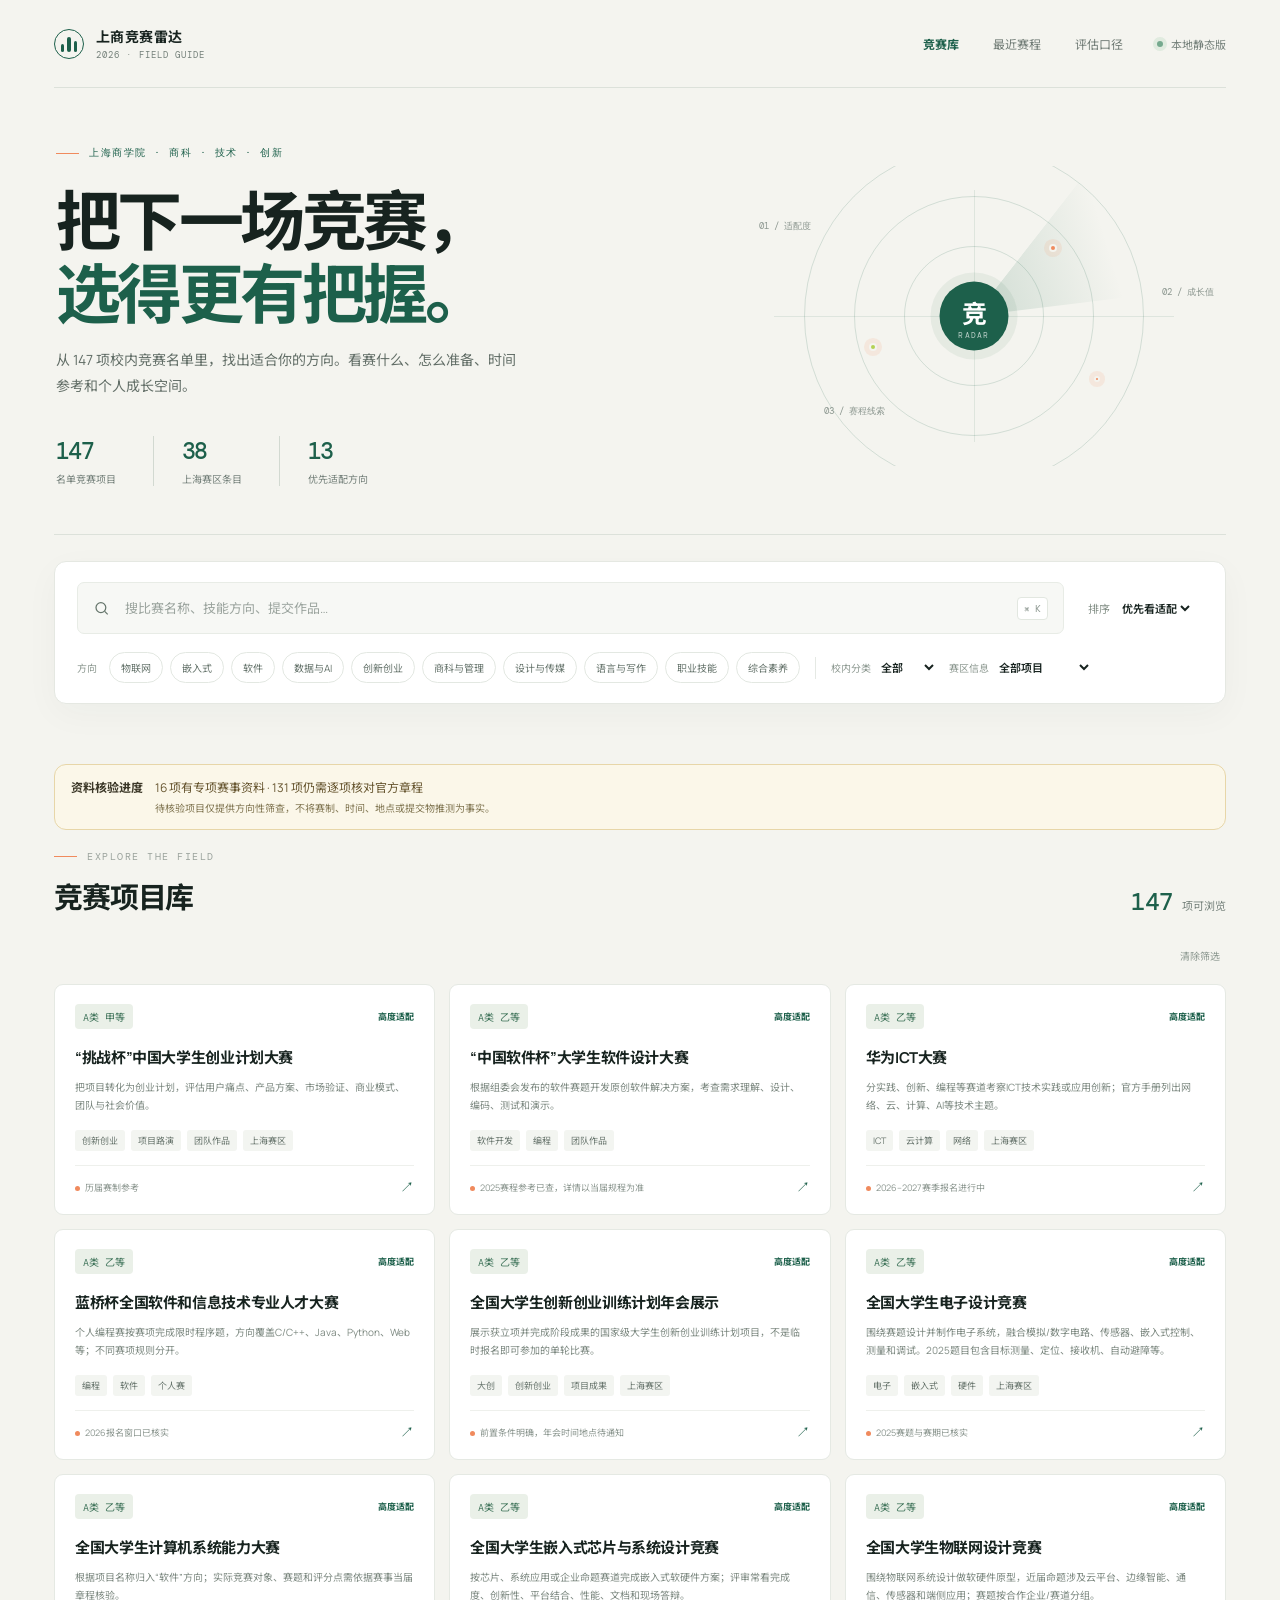
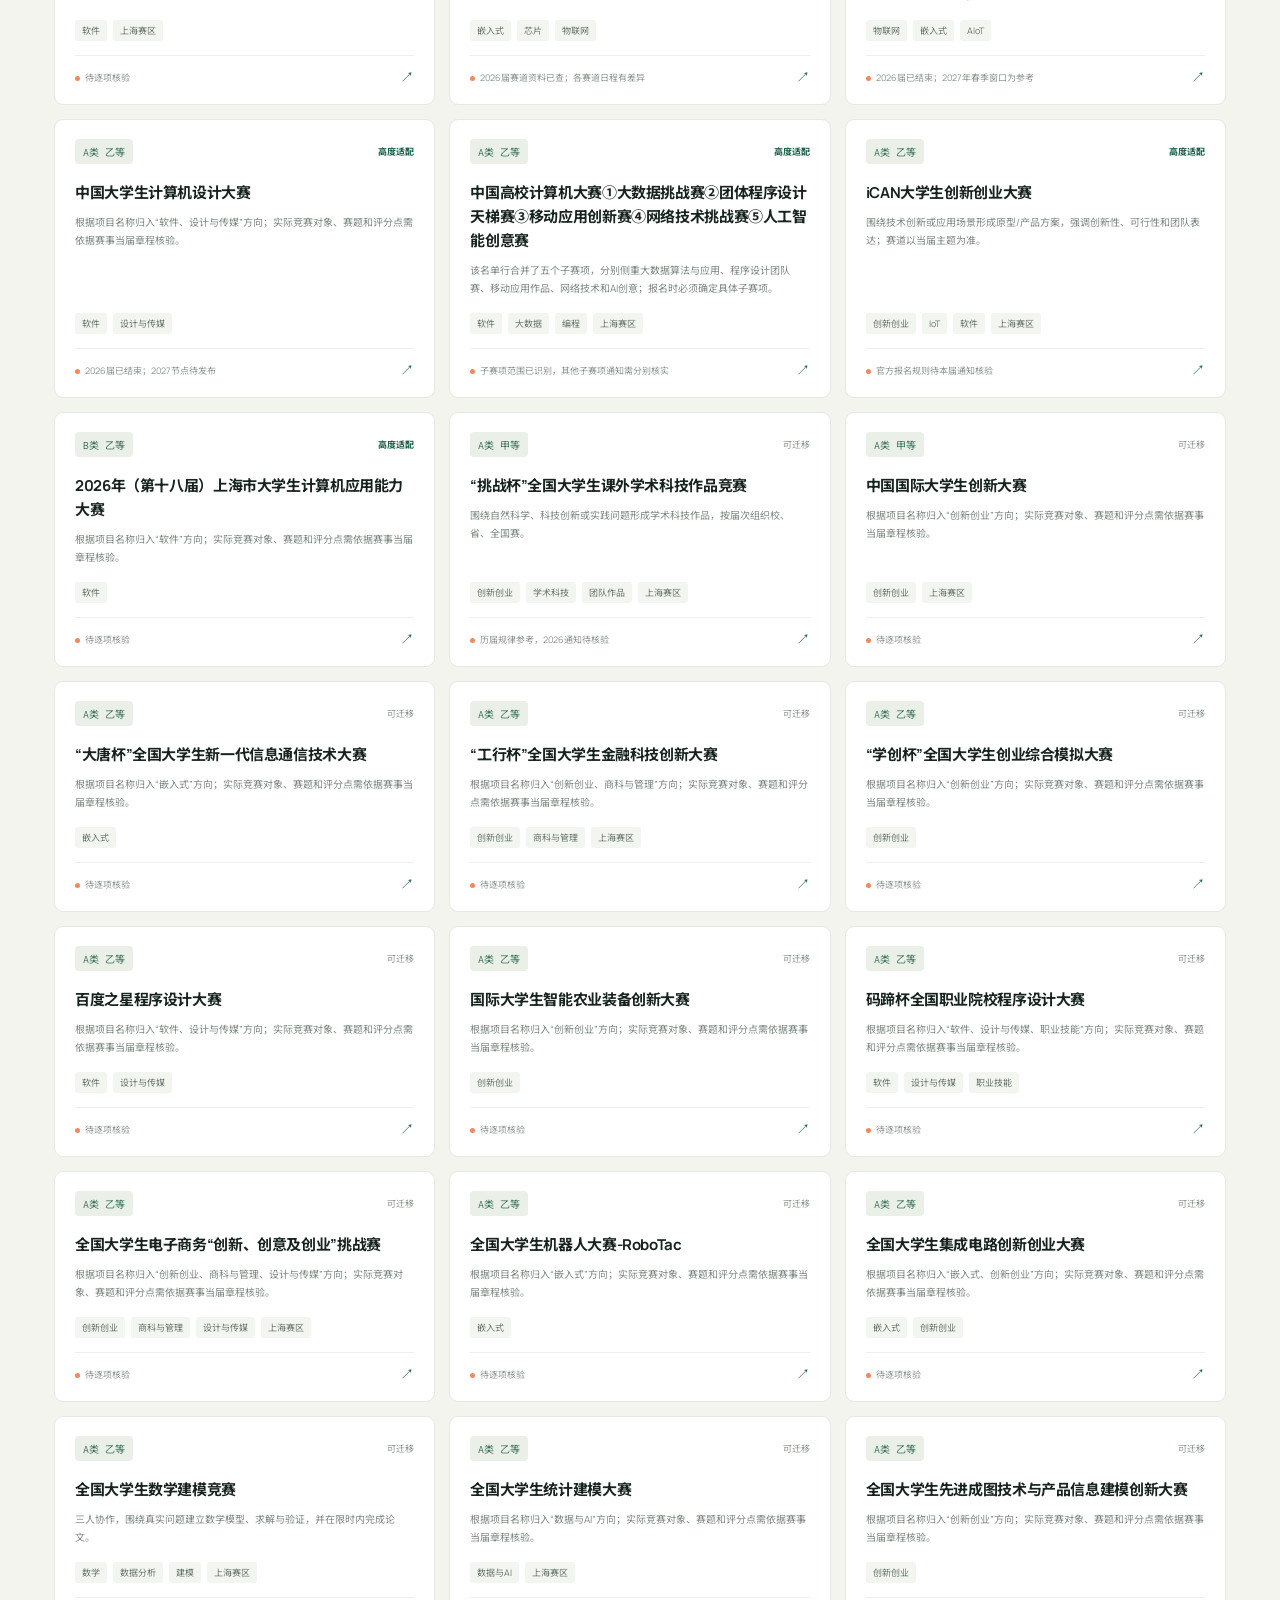
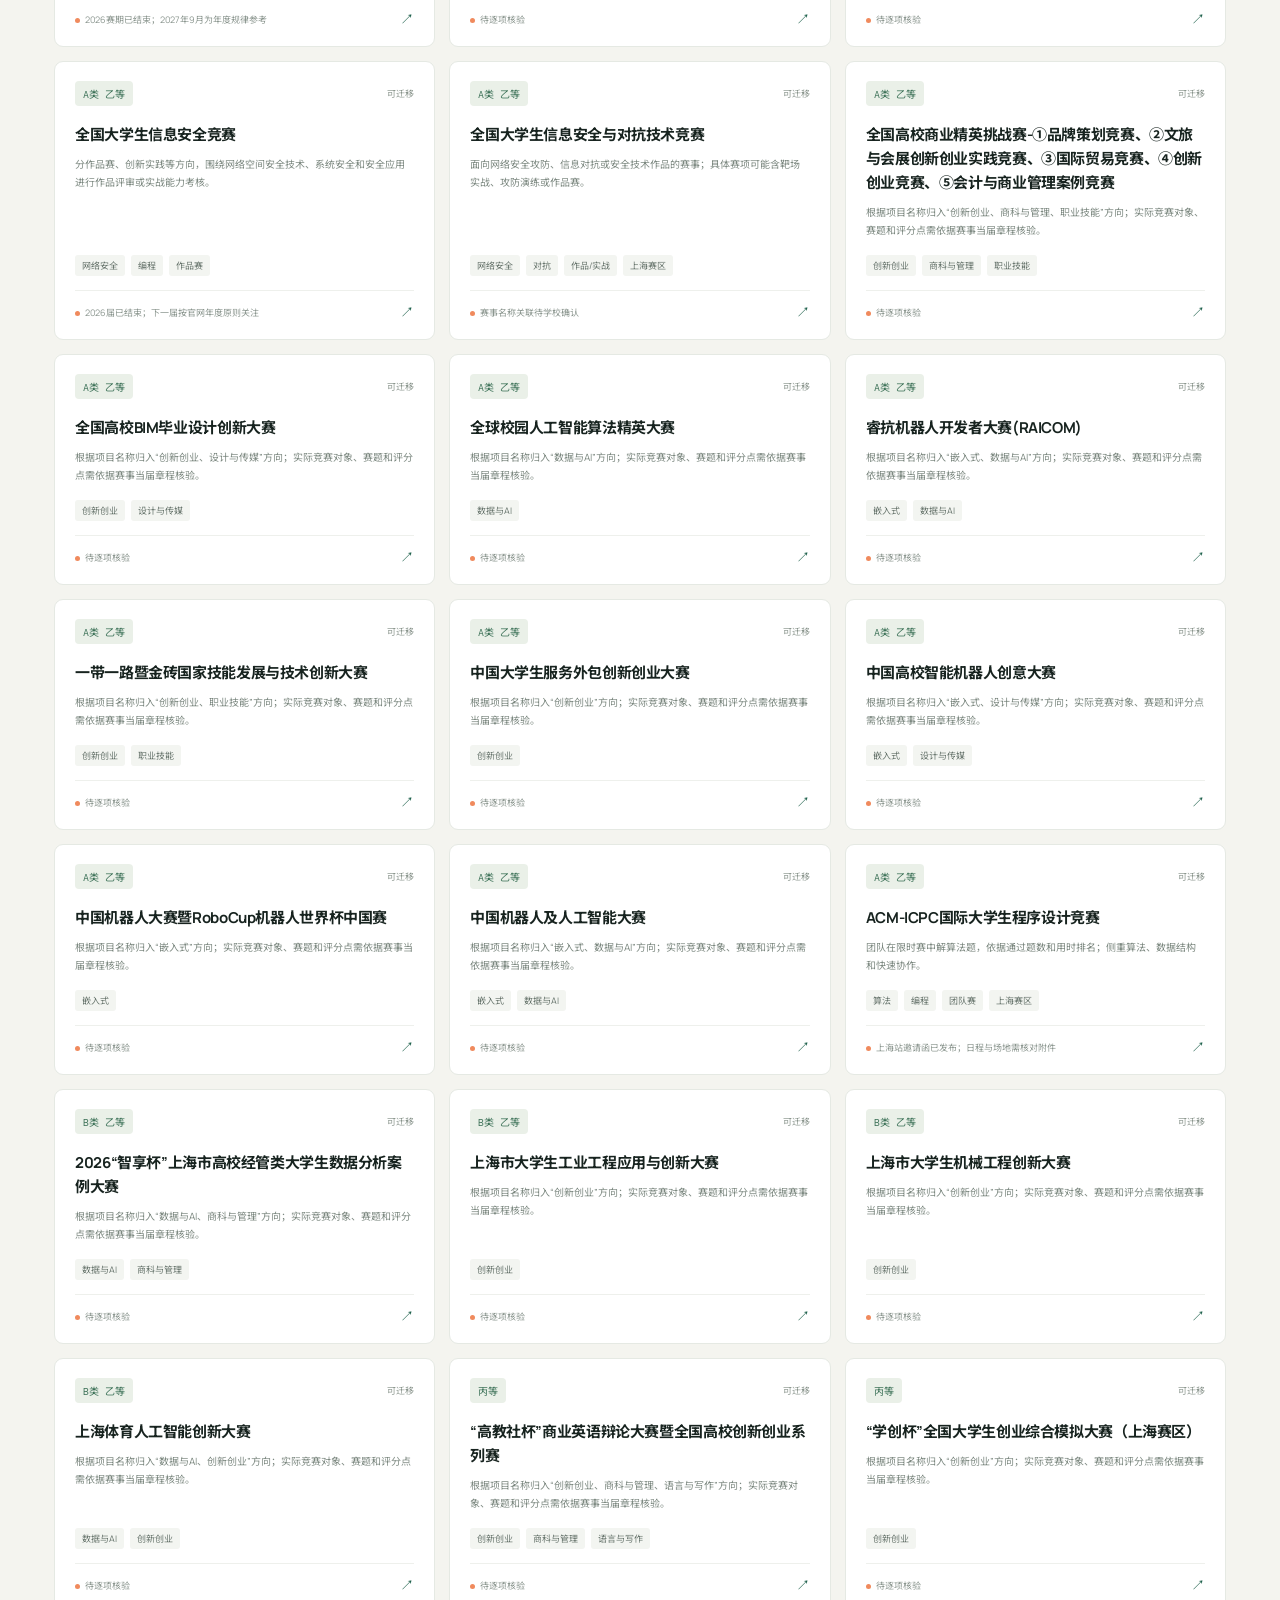
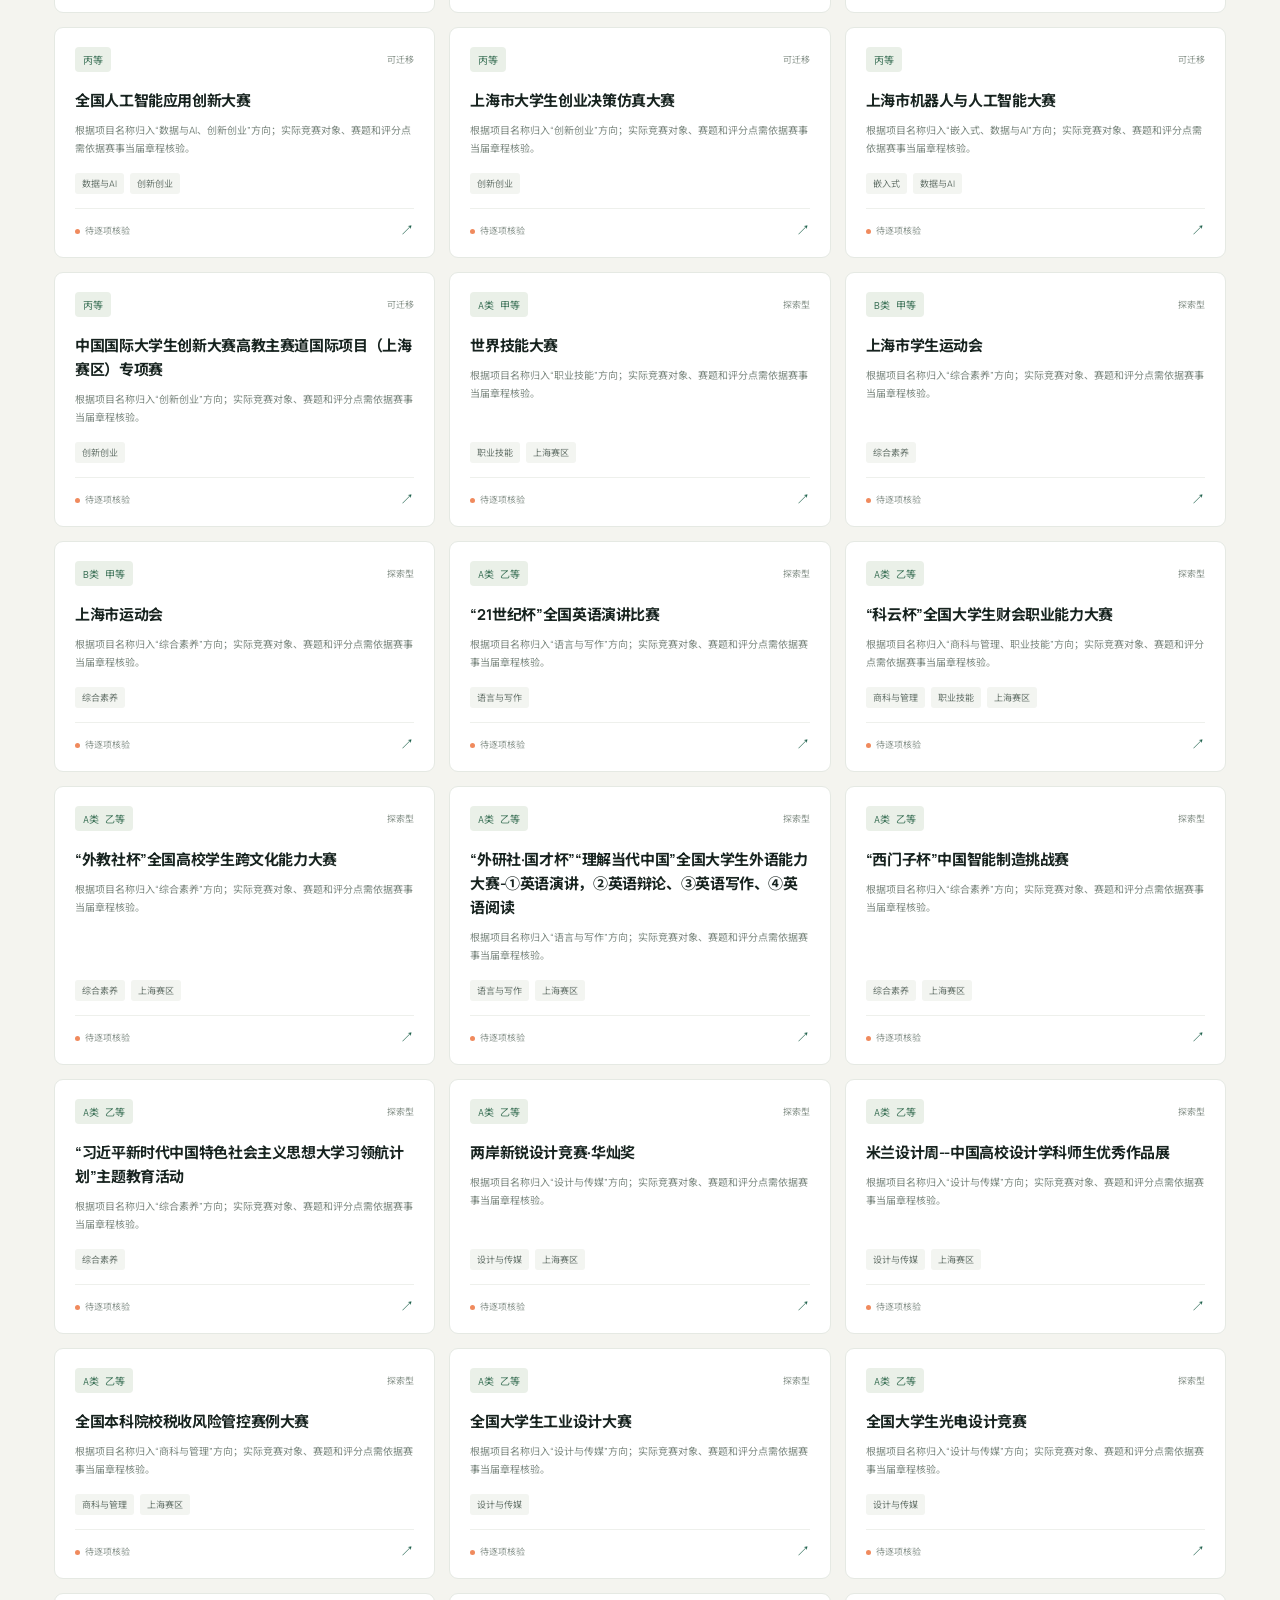
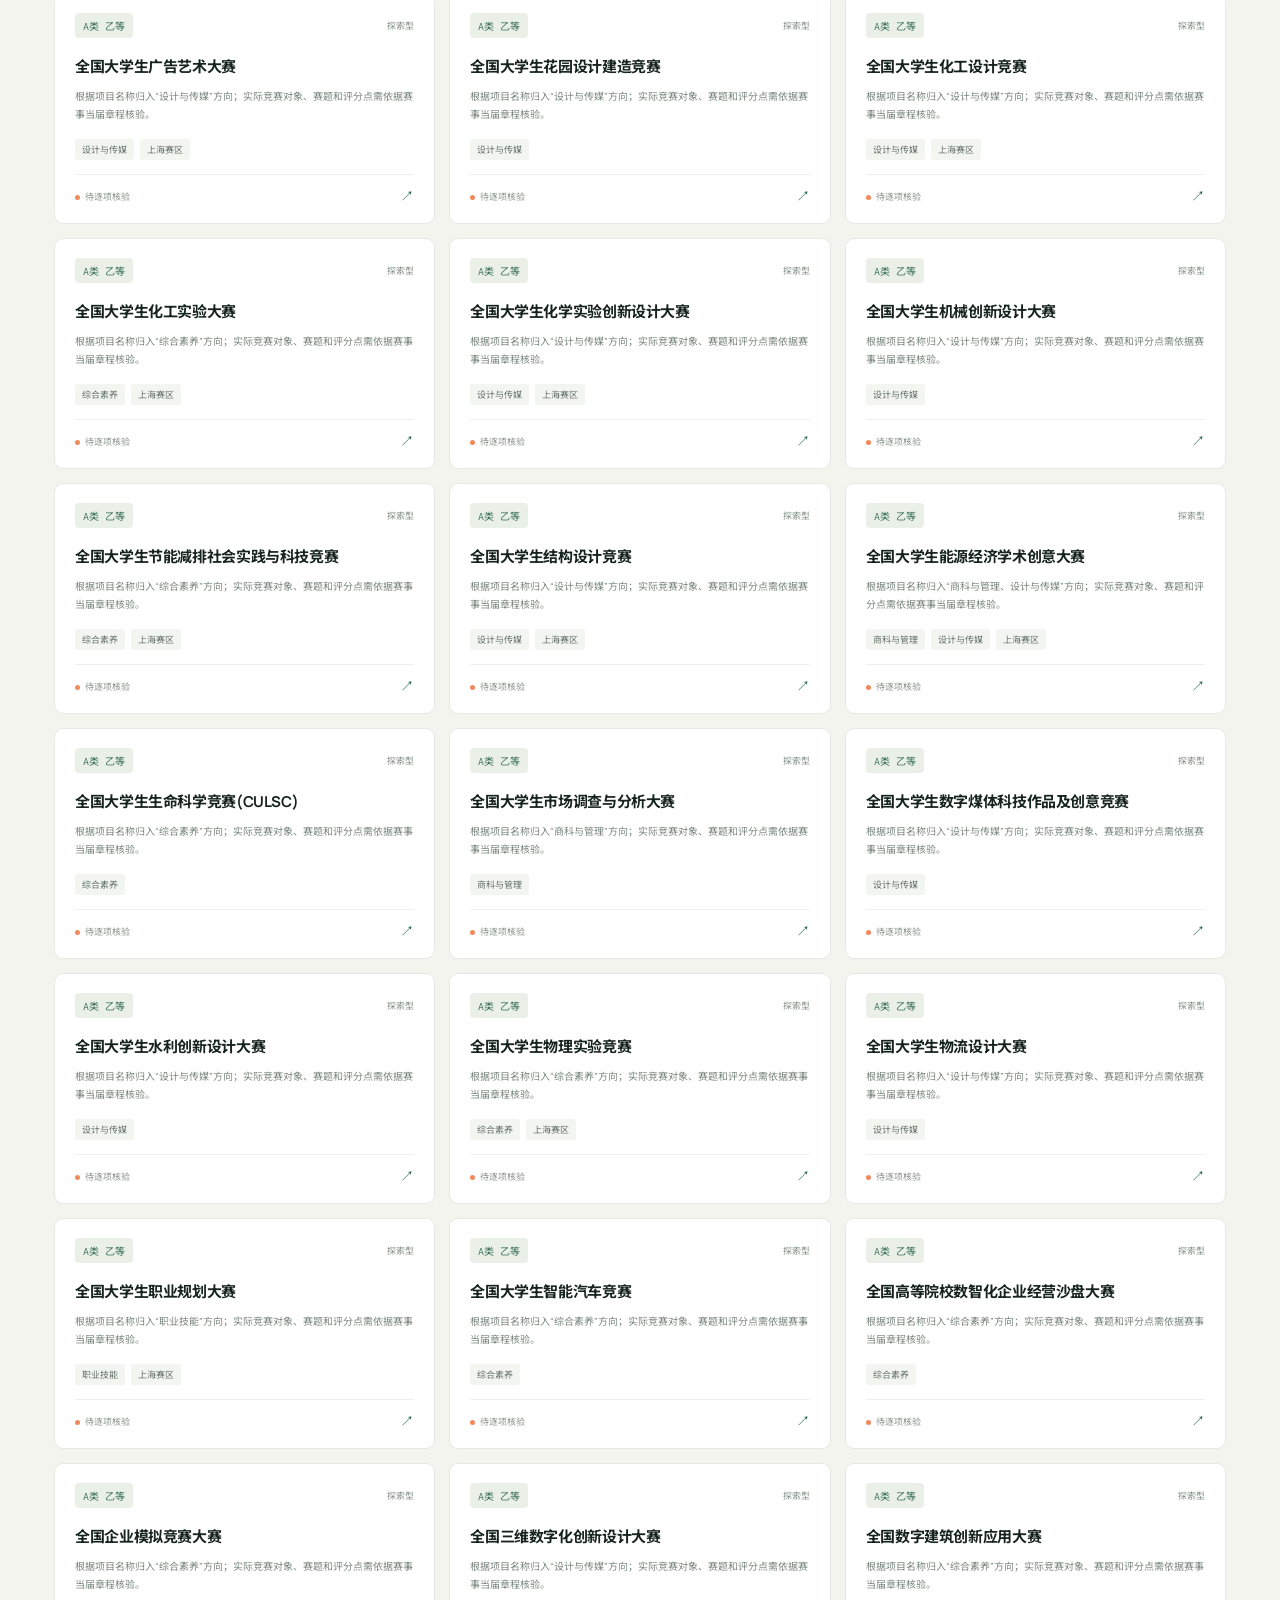
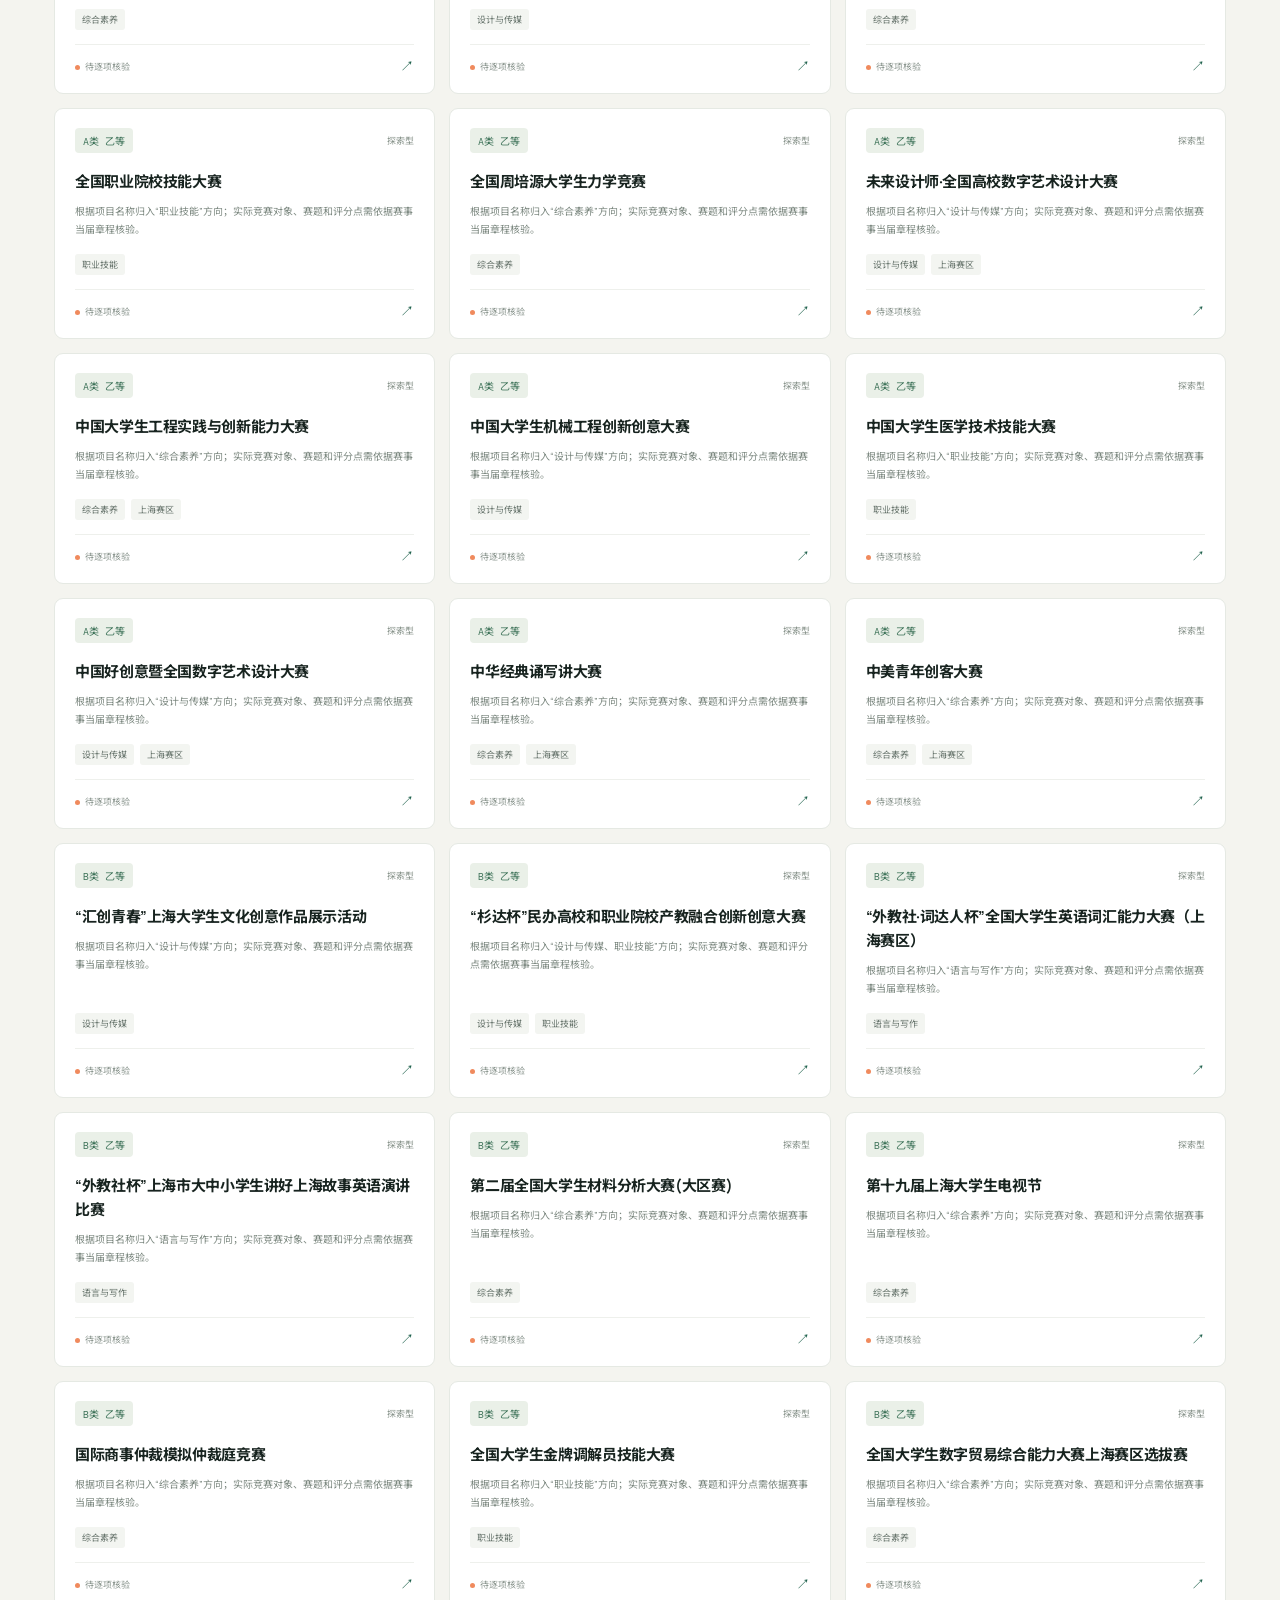
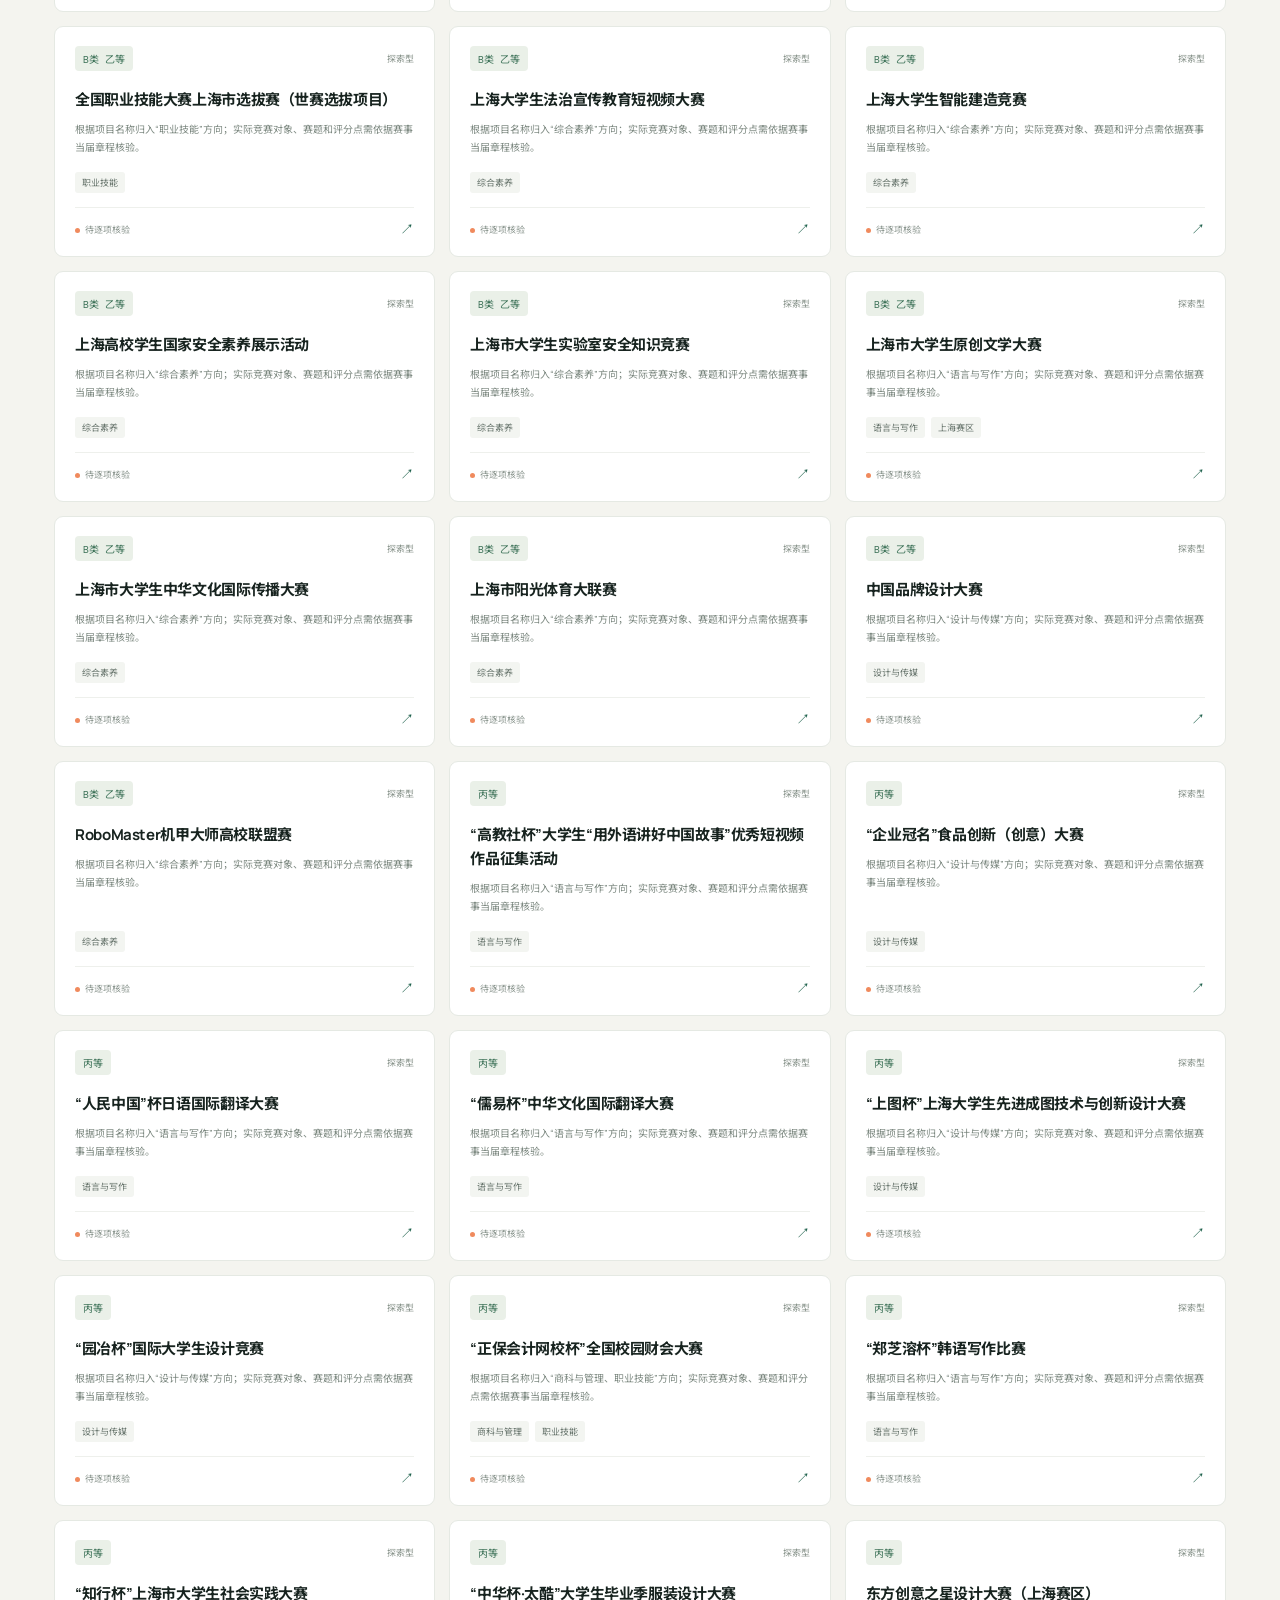
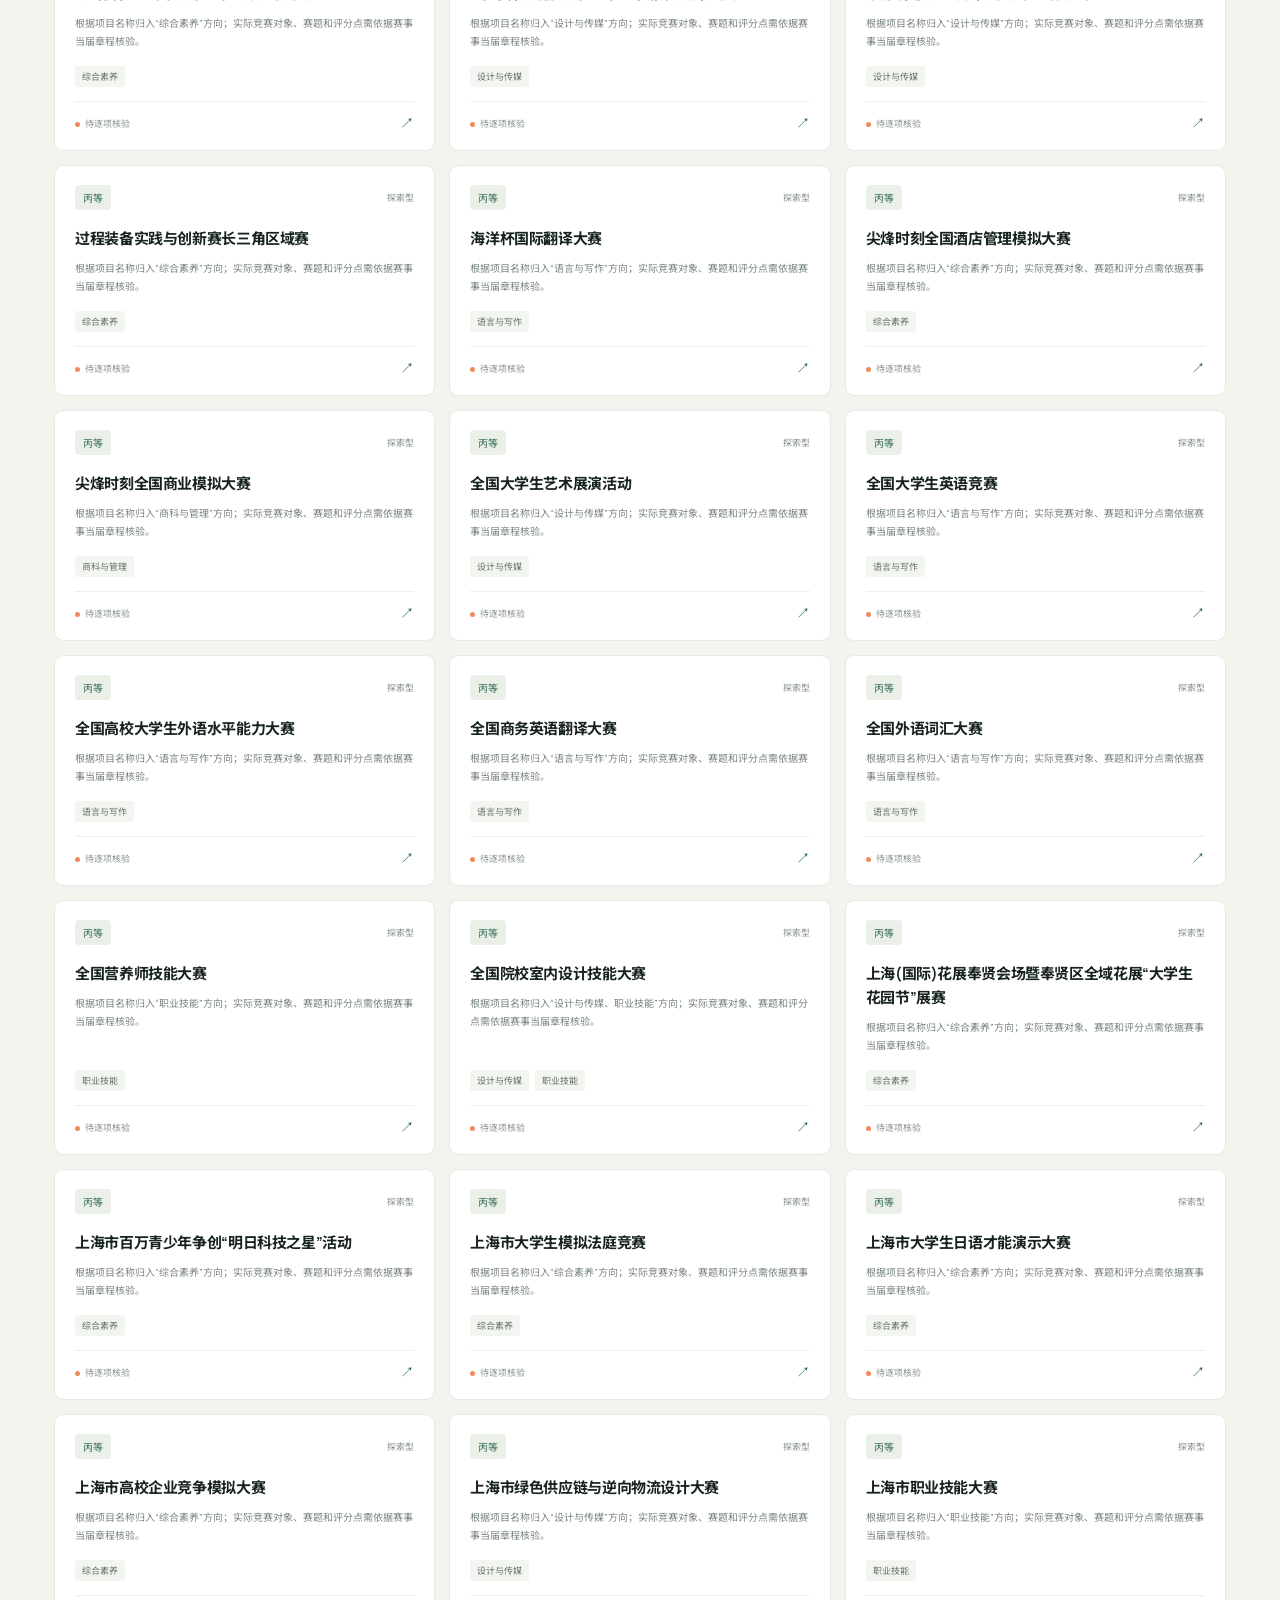
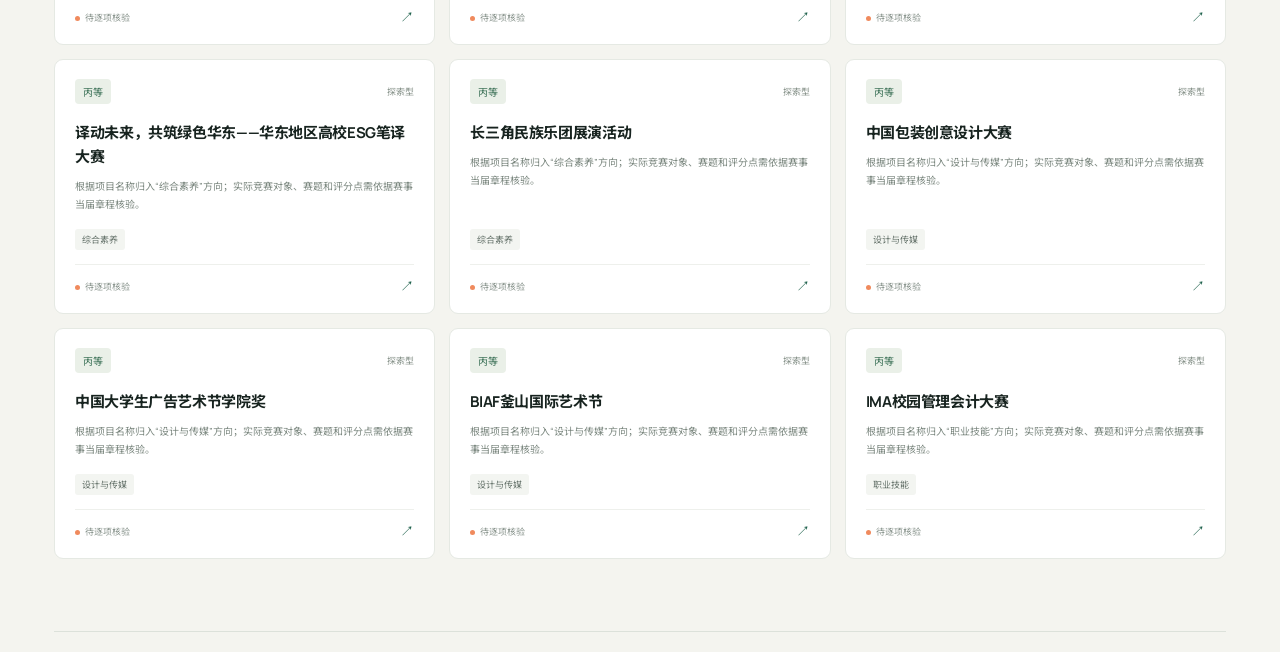
==== commit b046292d: "Use correct Shanghai Business School name" ====
--- a/index.html
+++ b/index.html
@@ -9,7 +9,7 @@
 <body><div class="site-shell">
   <header class="topbar"><a class="brand" href="index.html" aria-label="回到竞赛列表"><span class="brand-mark"><i></i><i></i><i></i></span><span><b>上商竞赛雷达</b><small>2026 · FIELD GUIDE</small></span></a><nav class="top-nav" aria-label="主导航"><a href="index.html#catalog-start" class="nav-current">竞赛库</a><a href="calendar.html">最近赛程</a><a href="about.html">评估口径</a><span class="local-badge"><span></span> 本地静态版</span></nav></header>
   <main id="app">
-    <section class="hero" id="catalog-start"><div class="hero-copy"><div class="eyebrow"><span class="eyebrow-line"></span> 上海商业 · 技术 · 创新</div><h1>把下一场竞赛，<br><em>选得更有把握。</em></h1><p>从 147 项校内竞赛名单里，找出适合你的方向。看赛什么、怎么准备、时间参考和个人成长空间。</p><div class="hero-stats" id="hero-stats"></div></div>
+    <section class="hero" id="catalog-start"><div class="hero-copy"><div class="eyebrow"><span class="eyebrow-line"></span> 上海商学院 · 商科 · 技术 · 创新</div><h1>把下一场竞赛，<br><em>选得更有把握。</em></h1><p>从 147 项校内竞赛名单里，找出适合你的方向。看赛什么、怎么准备、时间参考和个人成长空间。</p><div class="hero-stats" id="hero-stats"></div></div>
       <div class="hero-graphic" aria-hidden="true"><div class="radar-ring ring-one"></div><div class="radar-ring ring-two"></div><div class="radar-ring ring-three"></div><div class="radar-cross cross-h"></div><div class="radar-cross cross-v"></div><div class="radar-sweep"></div><span class="radar-dot dot-a"></span><span class="radar-dot dot-b"></span><span class="radar-dot dot-c"></span><div class="radar-center"><span>竞</span><small>RADAR</small></div><div class="graphic-label label-a">01 / 适配度</div><div class="graphic-label label-b">02 / 成长值</div><div class="graphic-label label-c">03 / 赛程线索</div></div>
     </section>
     <section class="search-panel" aria-label="搜索和筛选竞赛"><div class="search-row"><label class="search-box" for="search-input"><svg viewBox="0 0 24 24" aria-hidden="true"><circle cx="10.8" cy="10.8" r="6.7"></circle><path d="m16 16 4.1 4.1"></path></svg><input id="search-input" type="search" autocomplete="off" placeholder="搜比赛名称、技能方向、提交作品…"><kbd>⌘ K</kbd></label><label class="sort-box"><span>排序</span><select id="sort-select"><option value="fit">优先看适配</option><option value="class">按校内分类</option><option value="name">按名称</option></select></label></div>
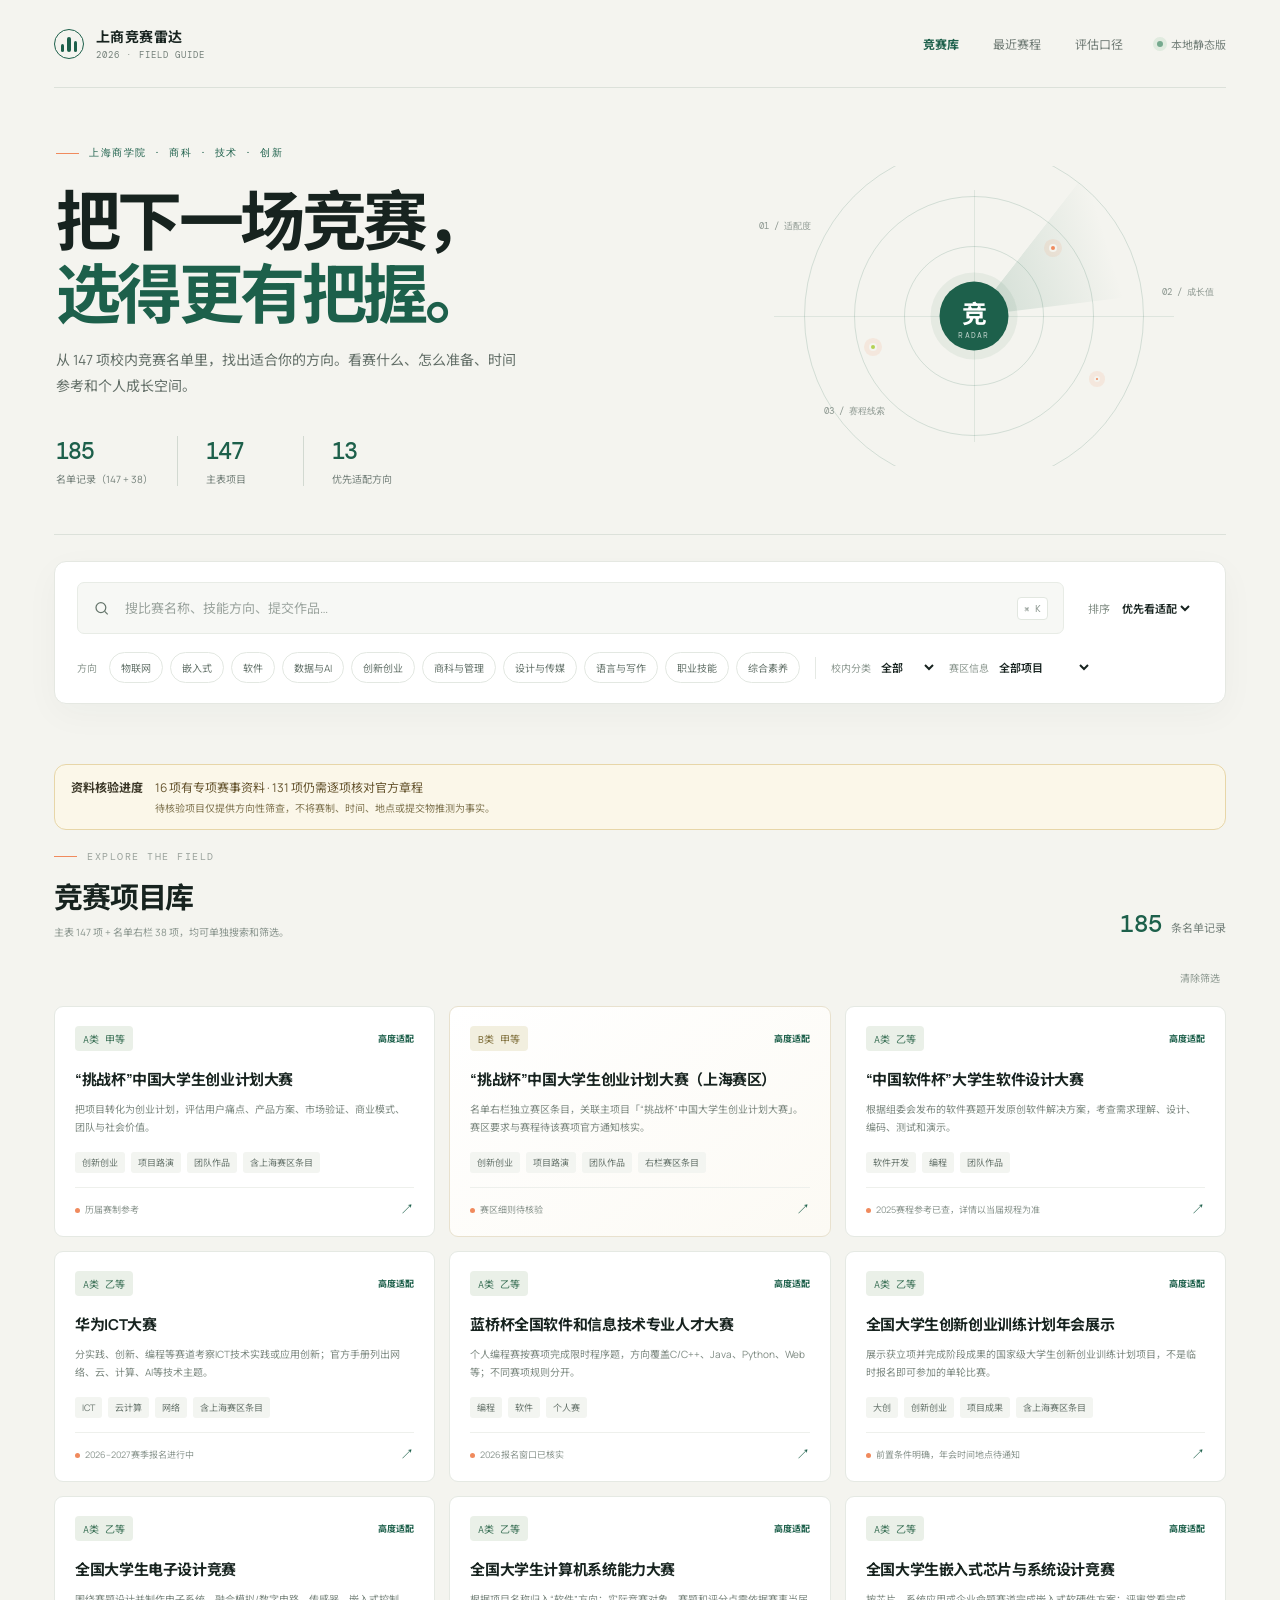
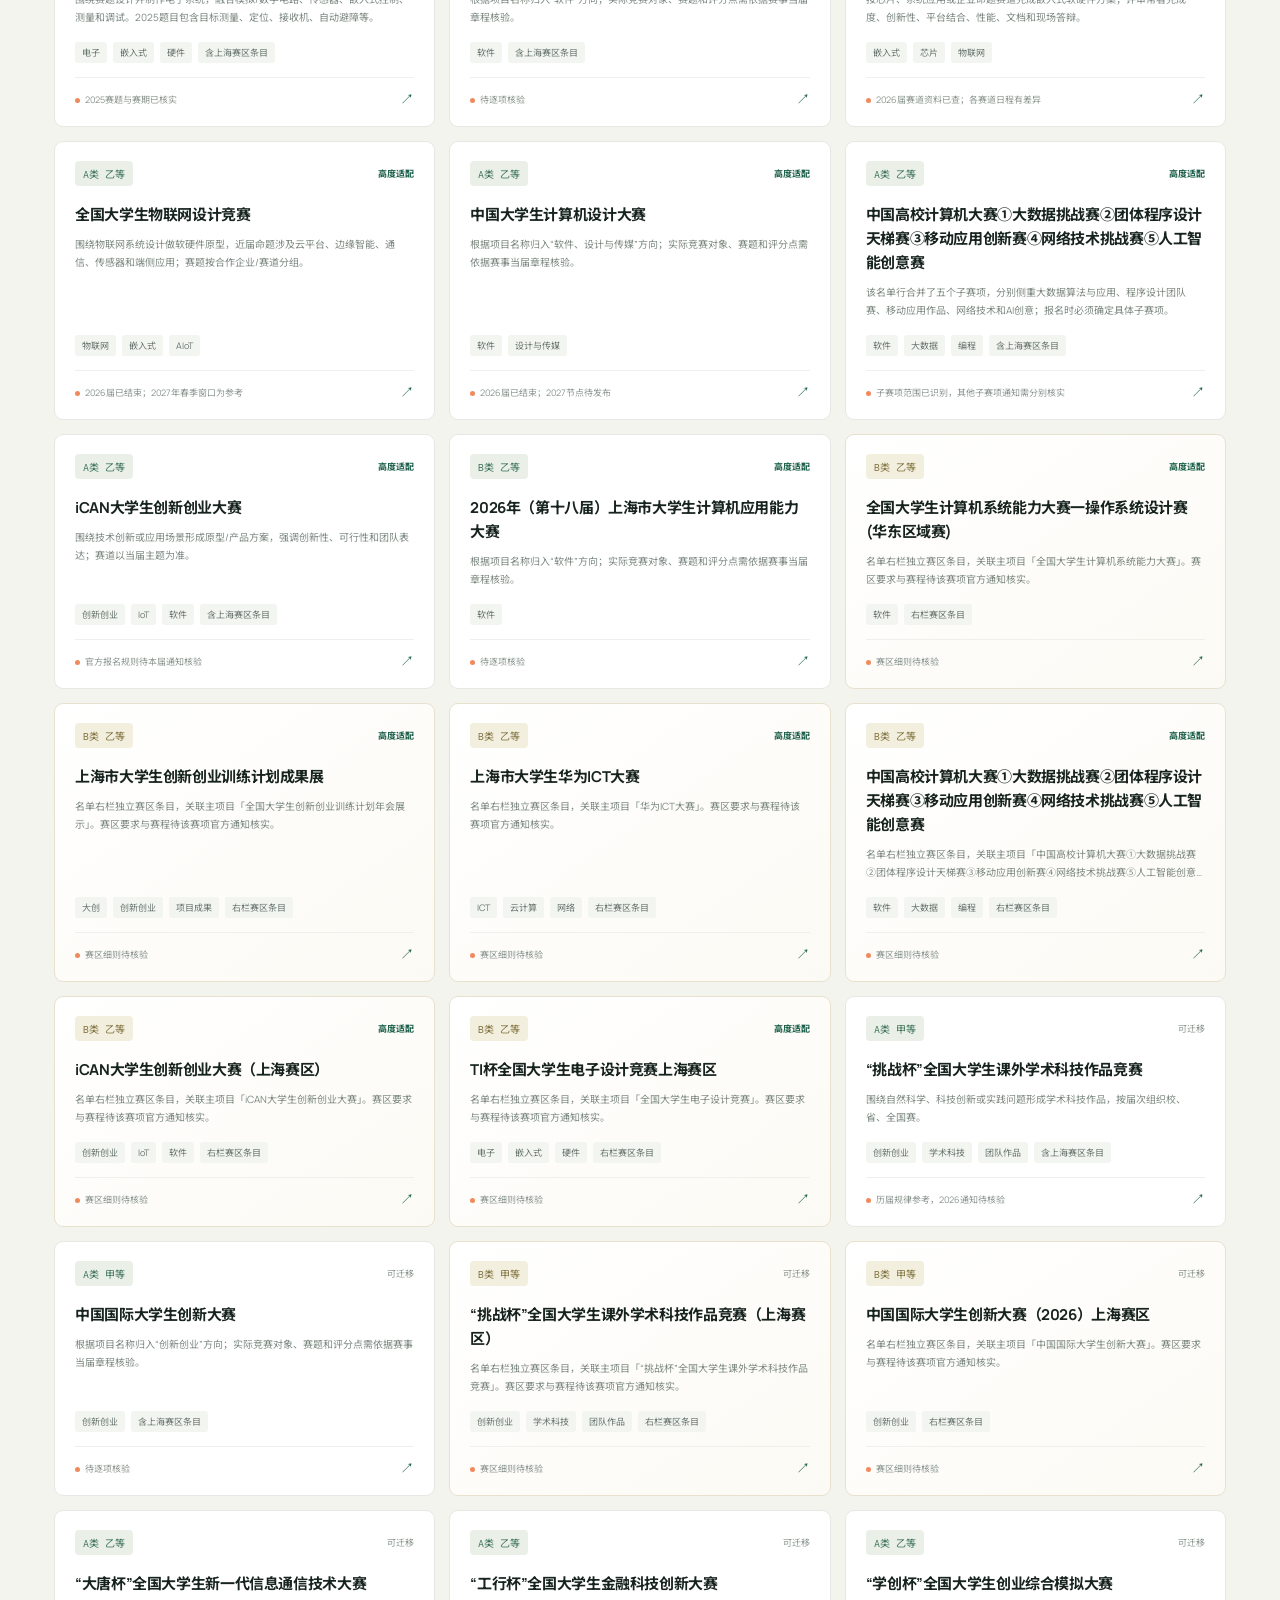
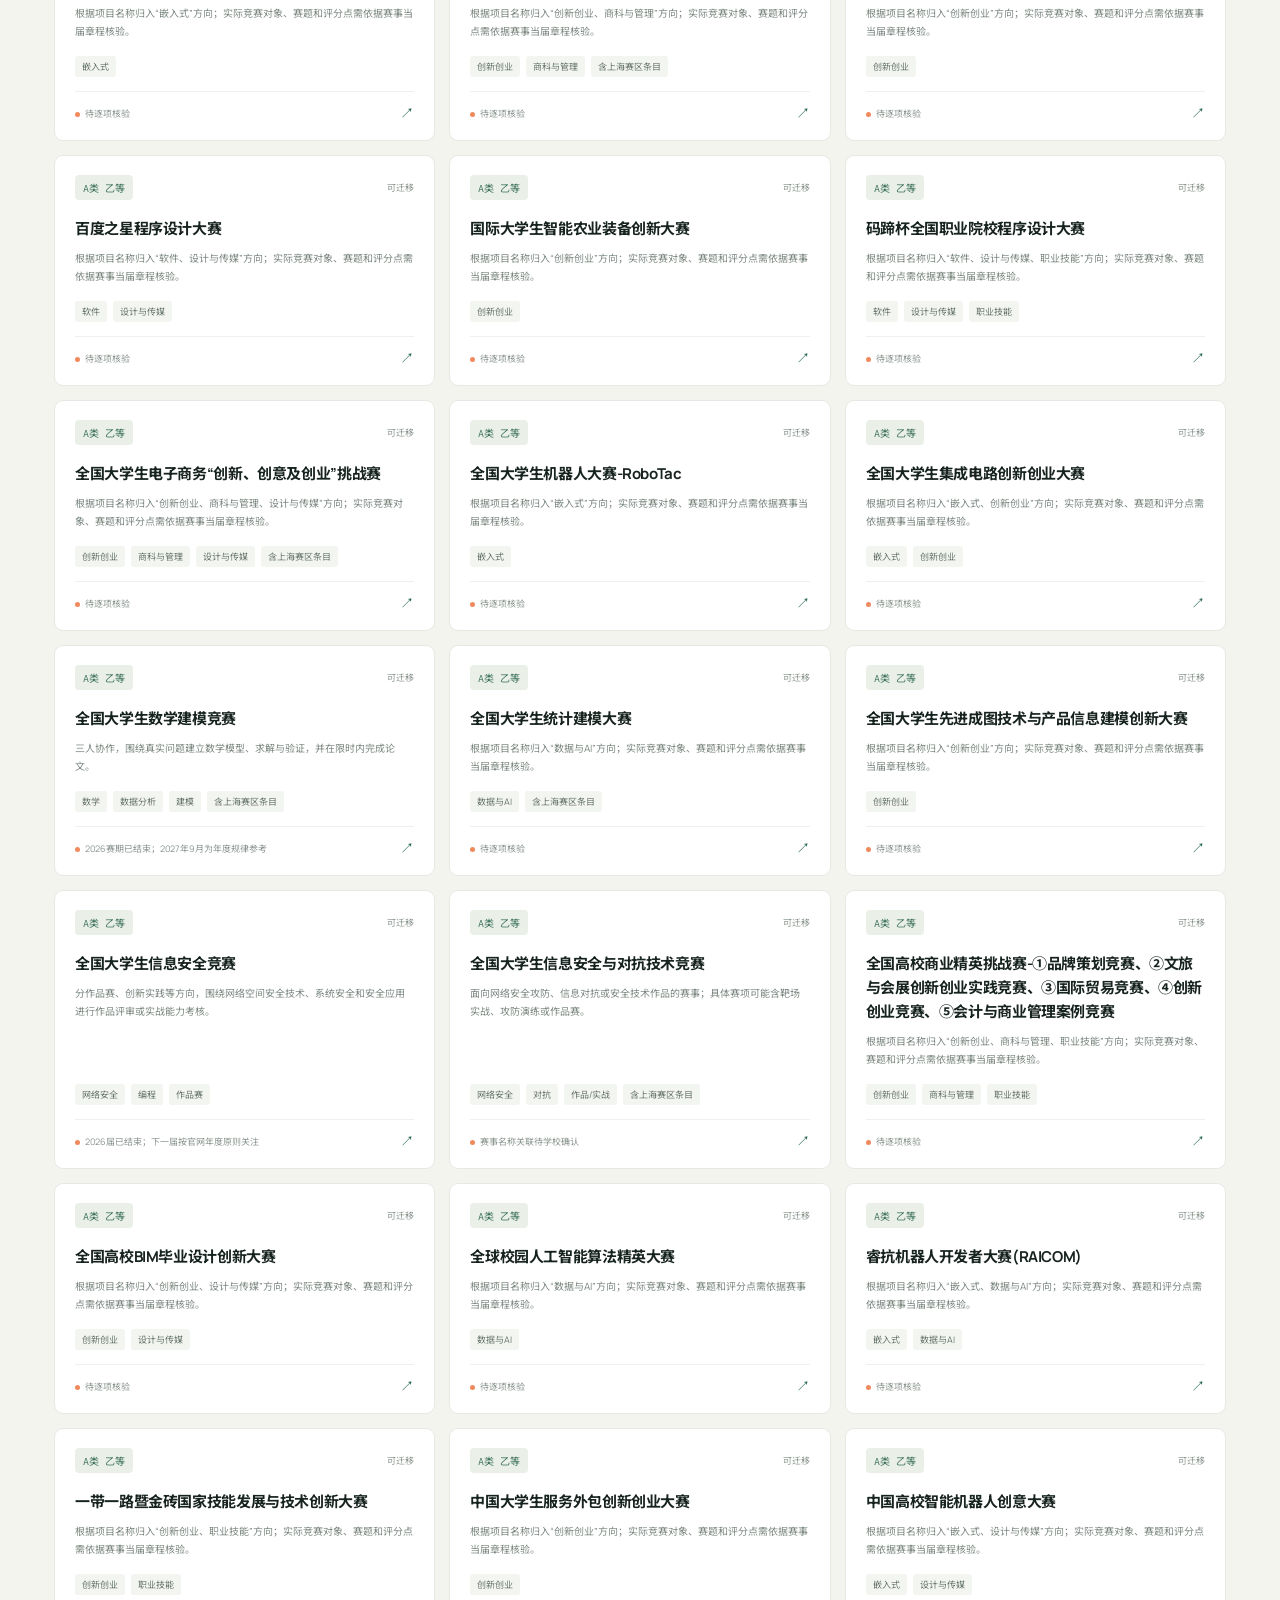
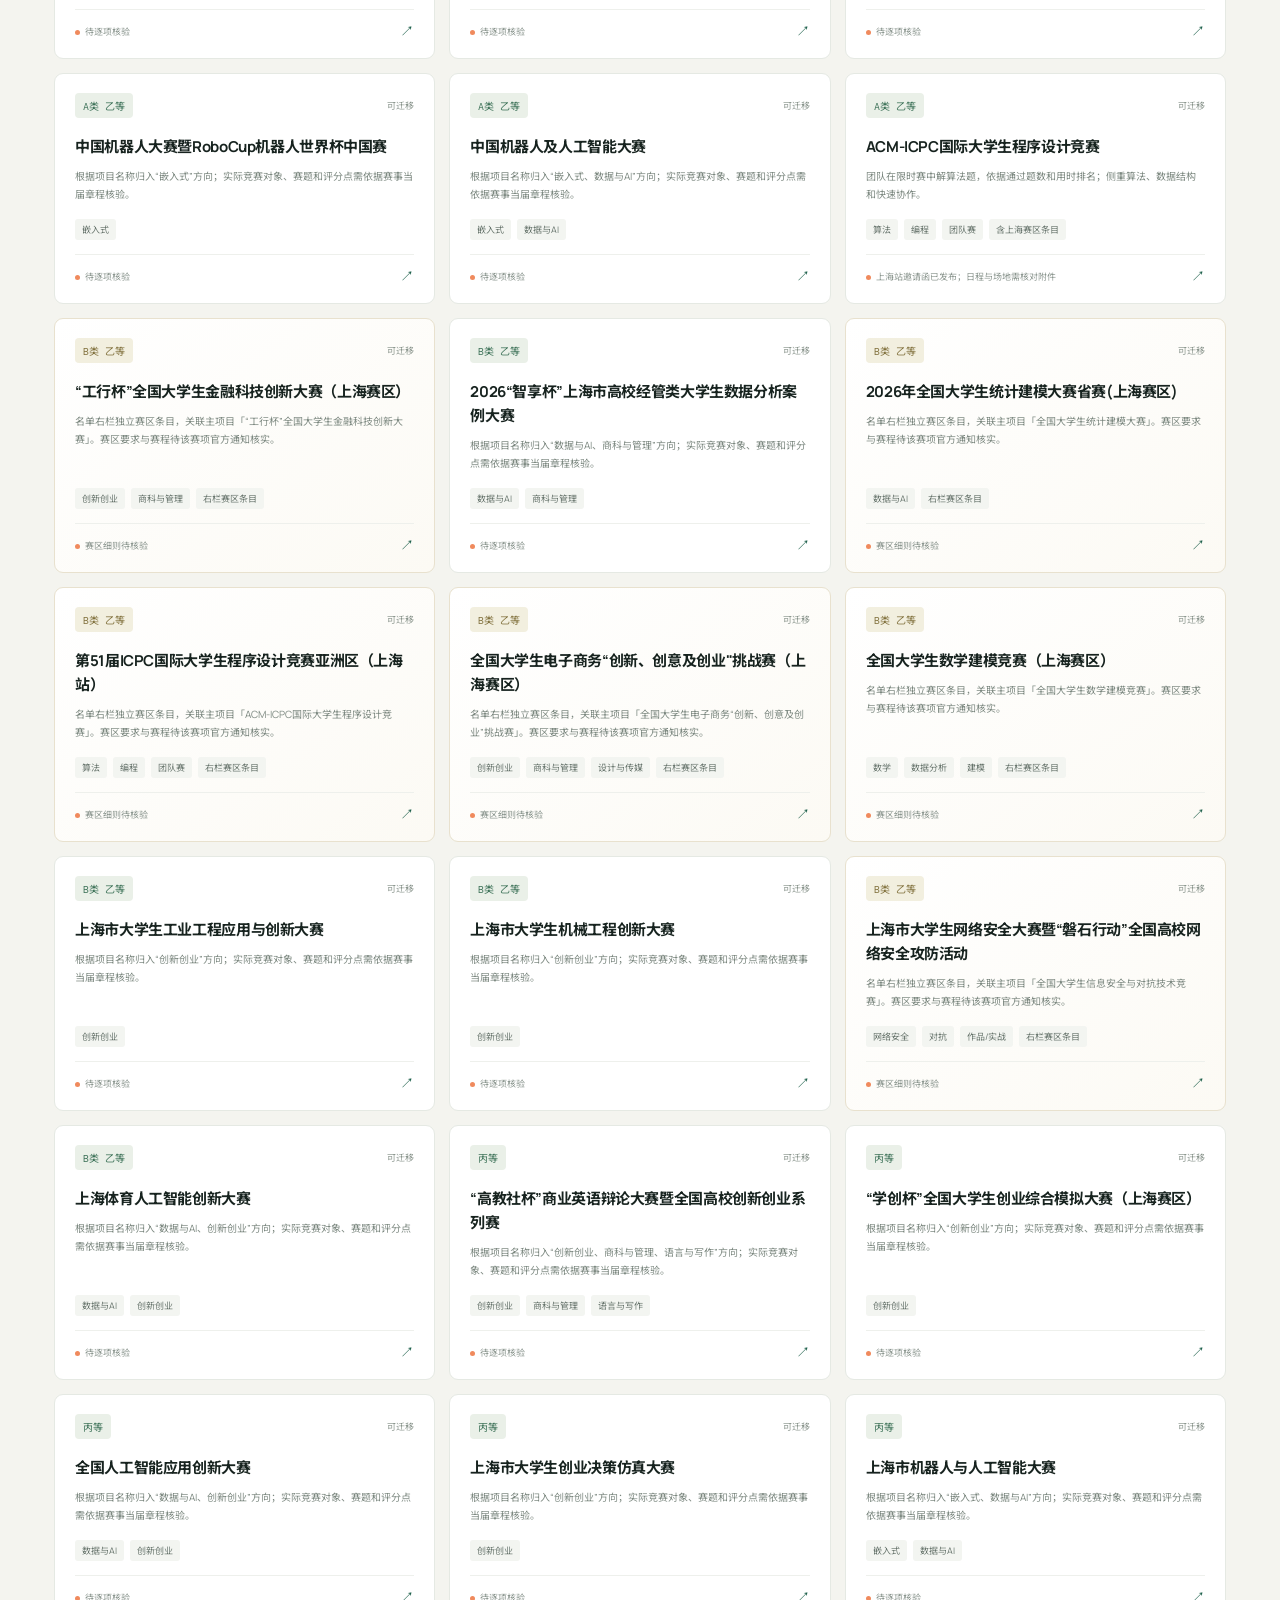
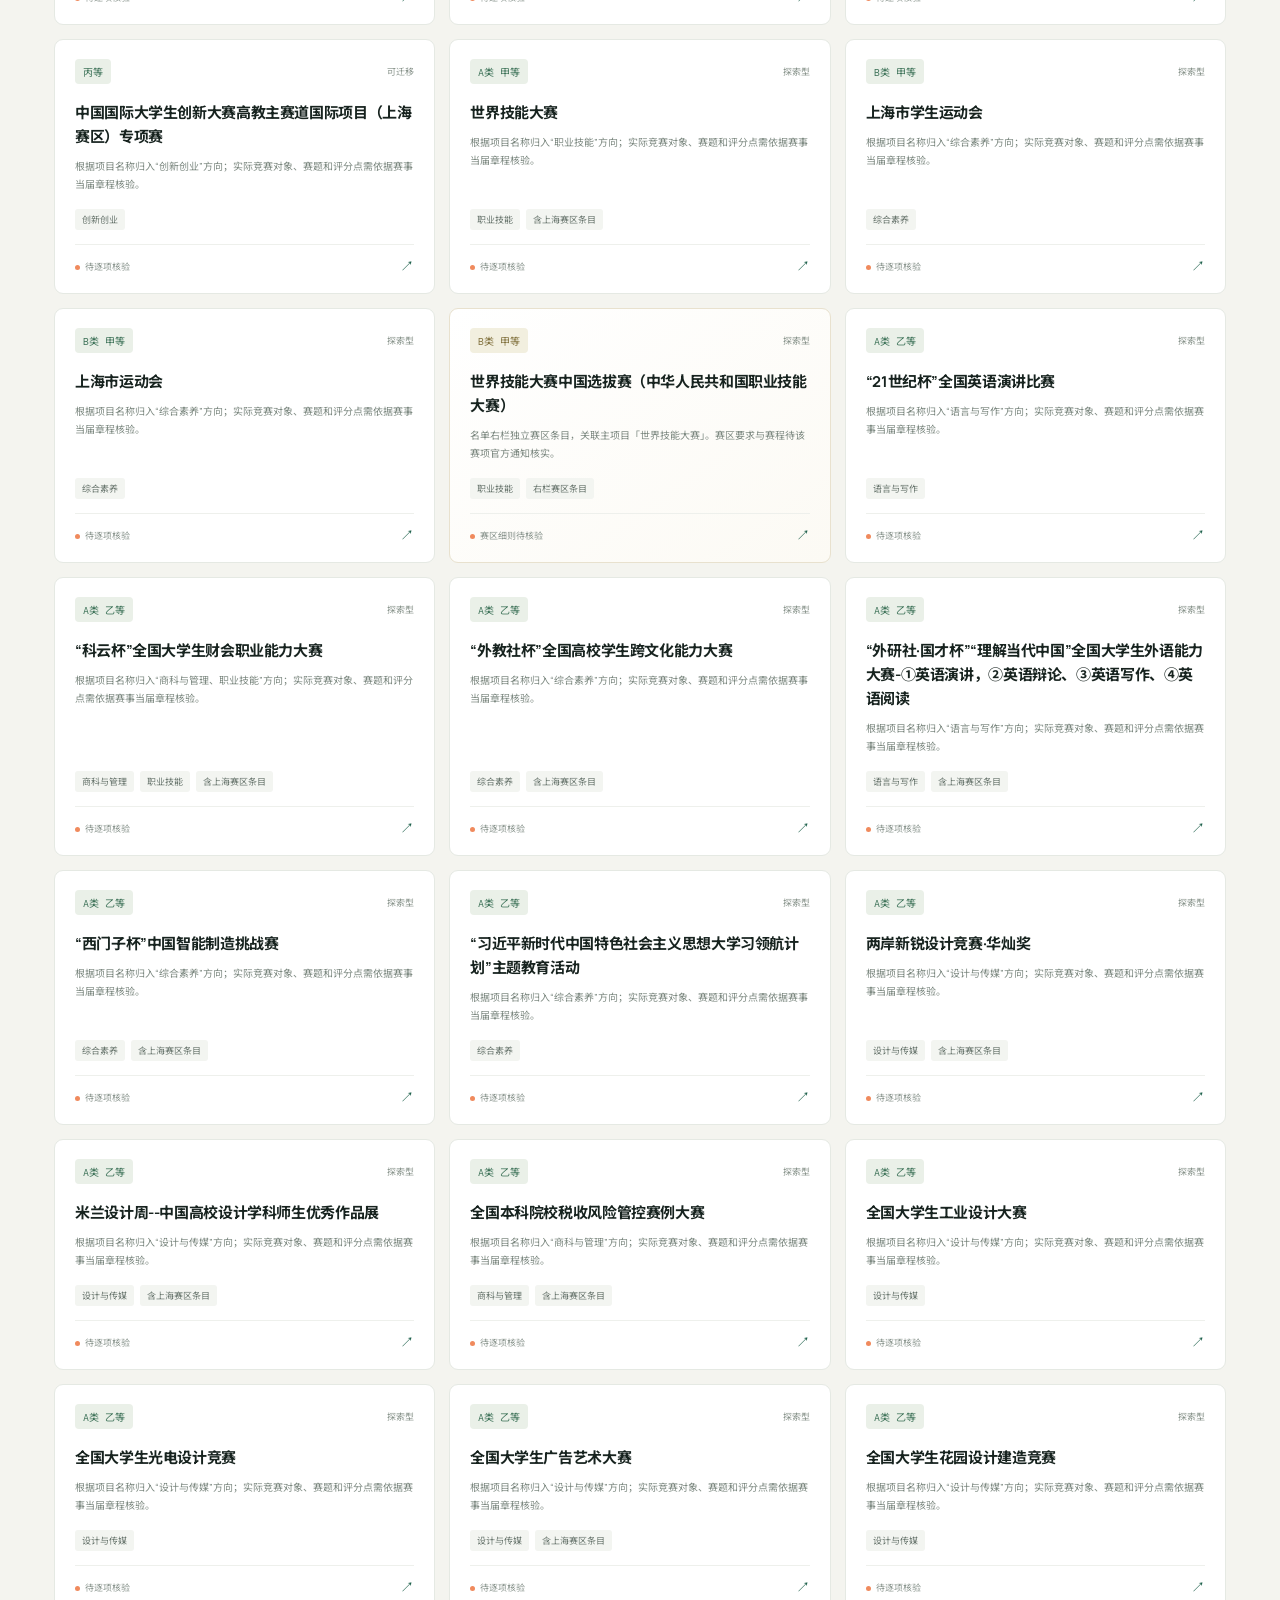
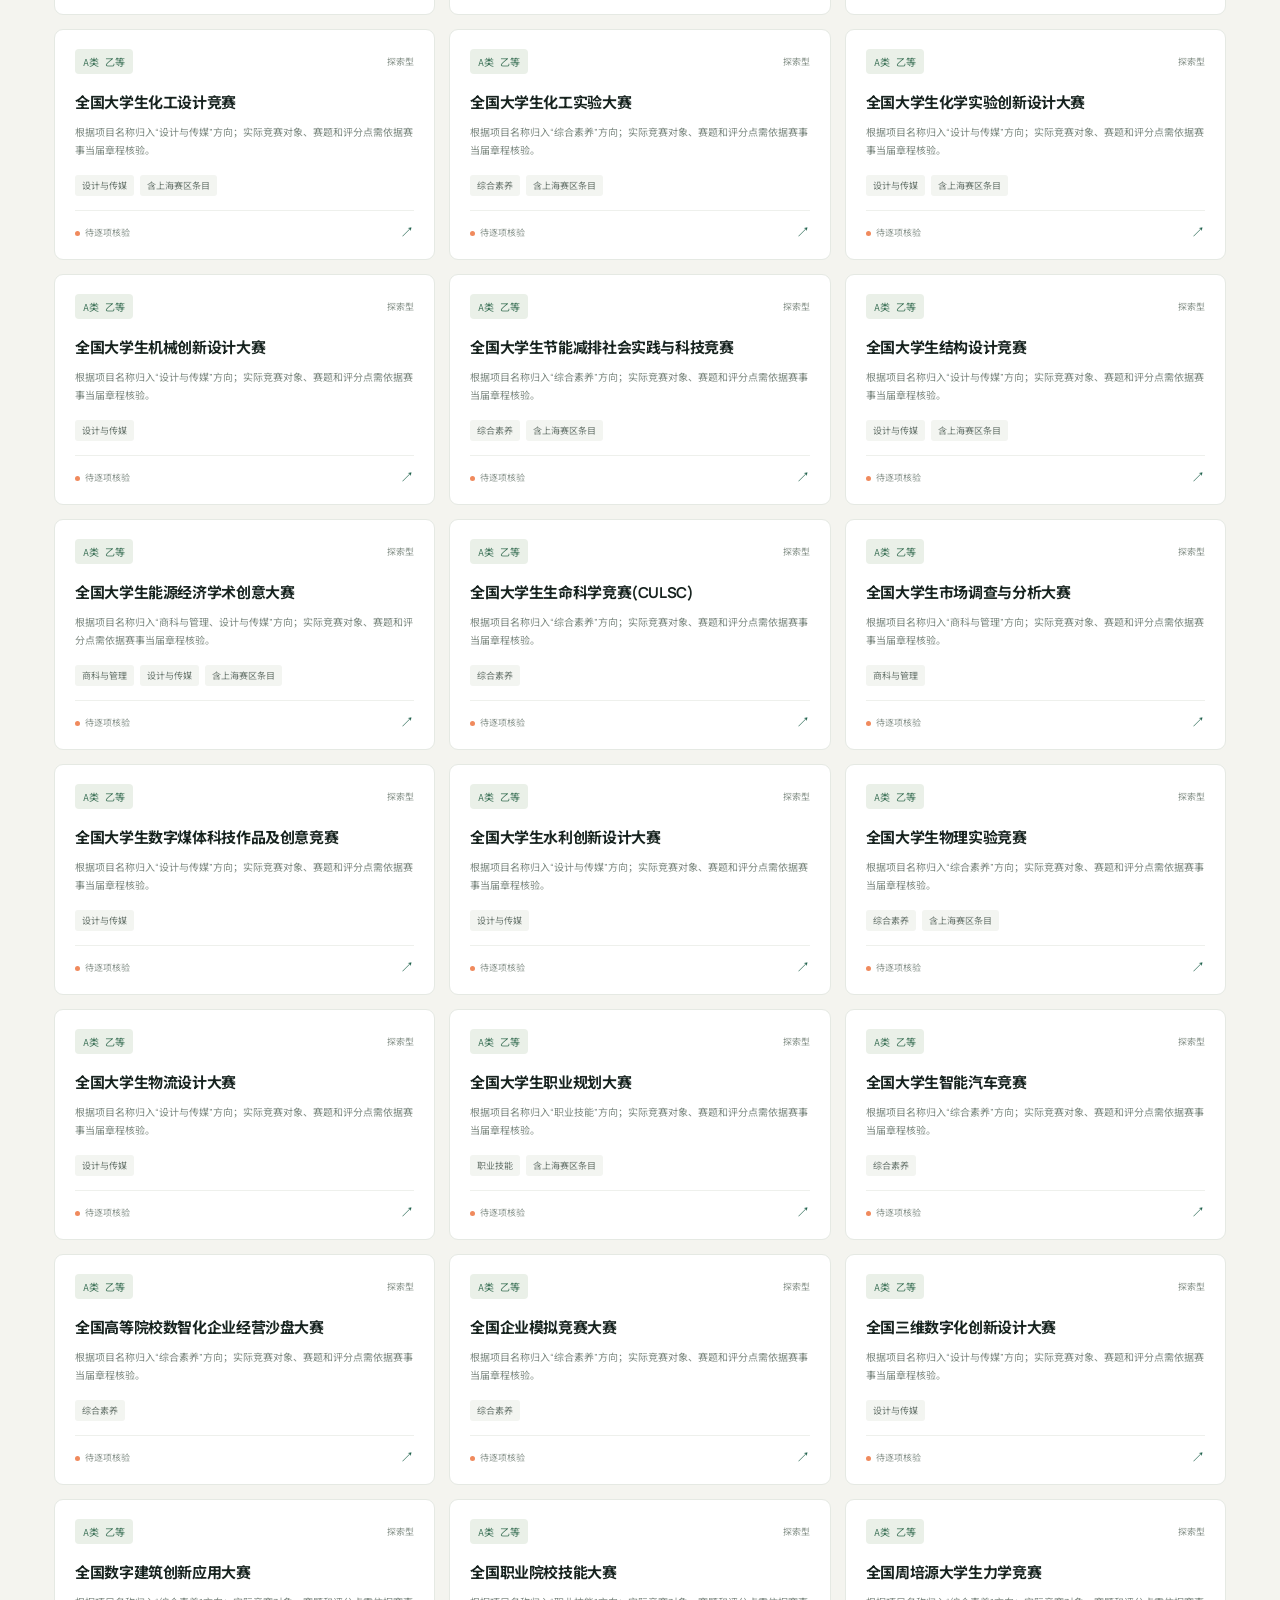
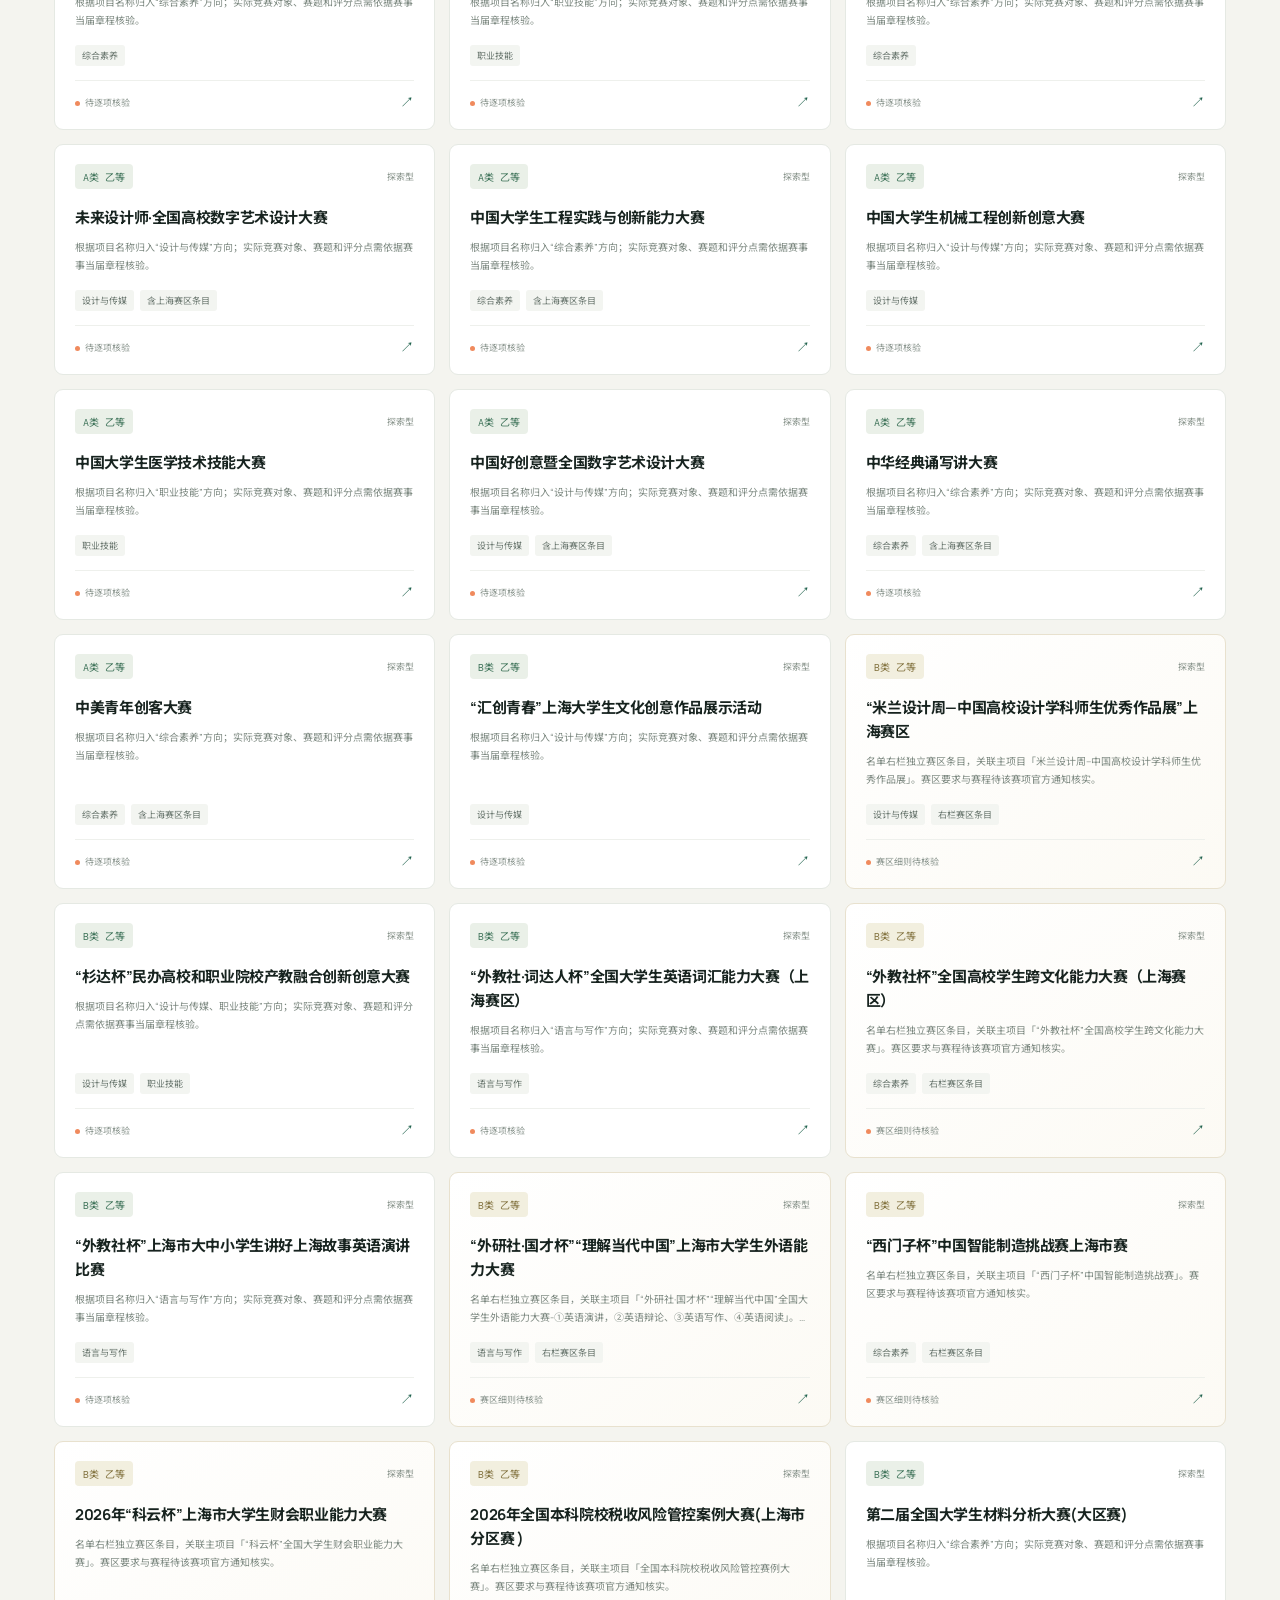
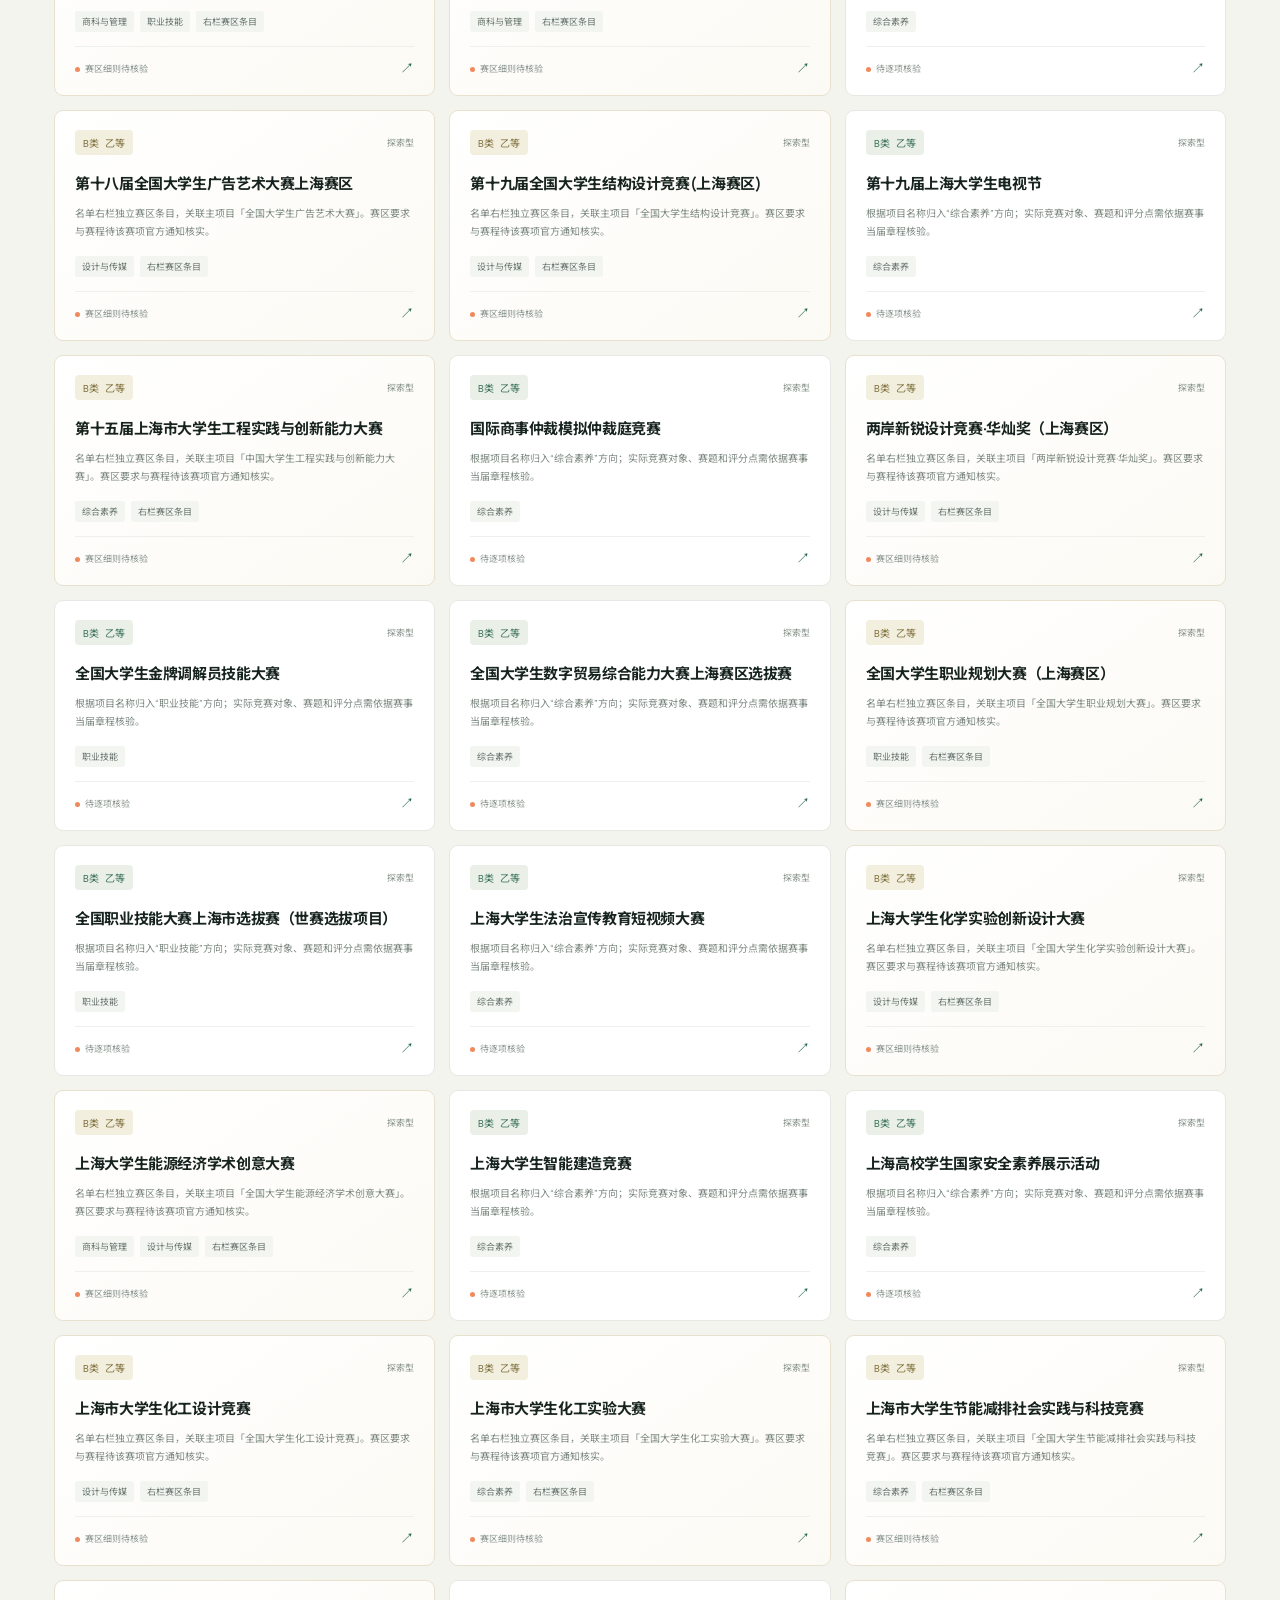
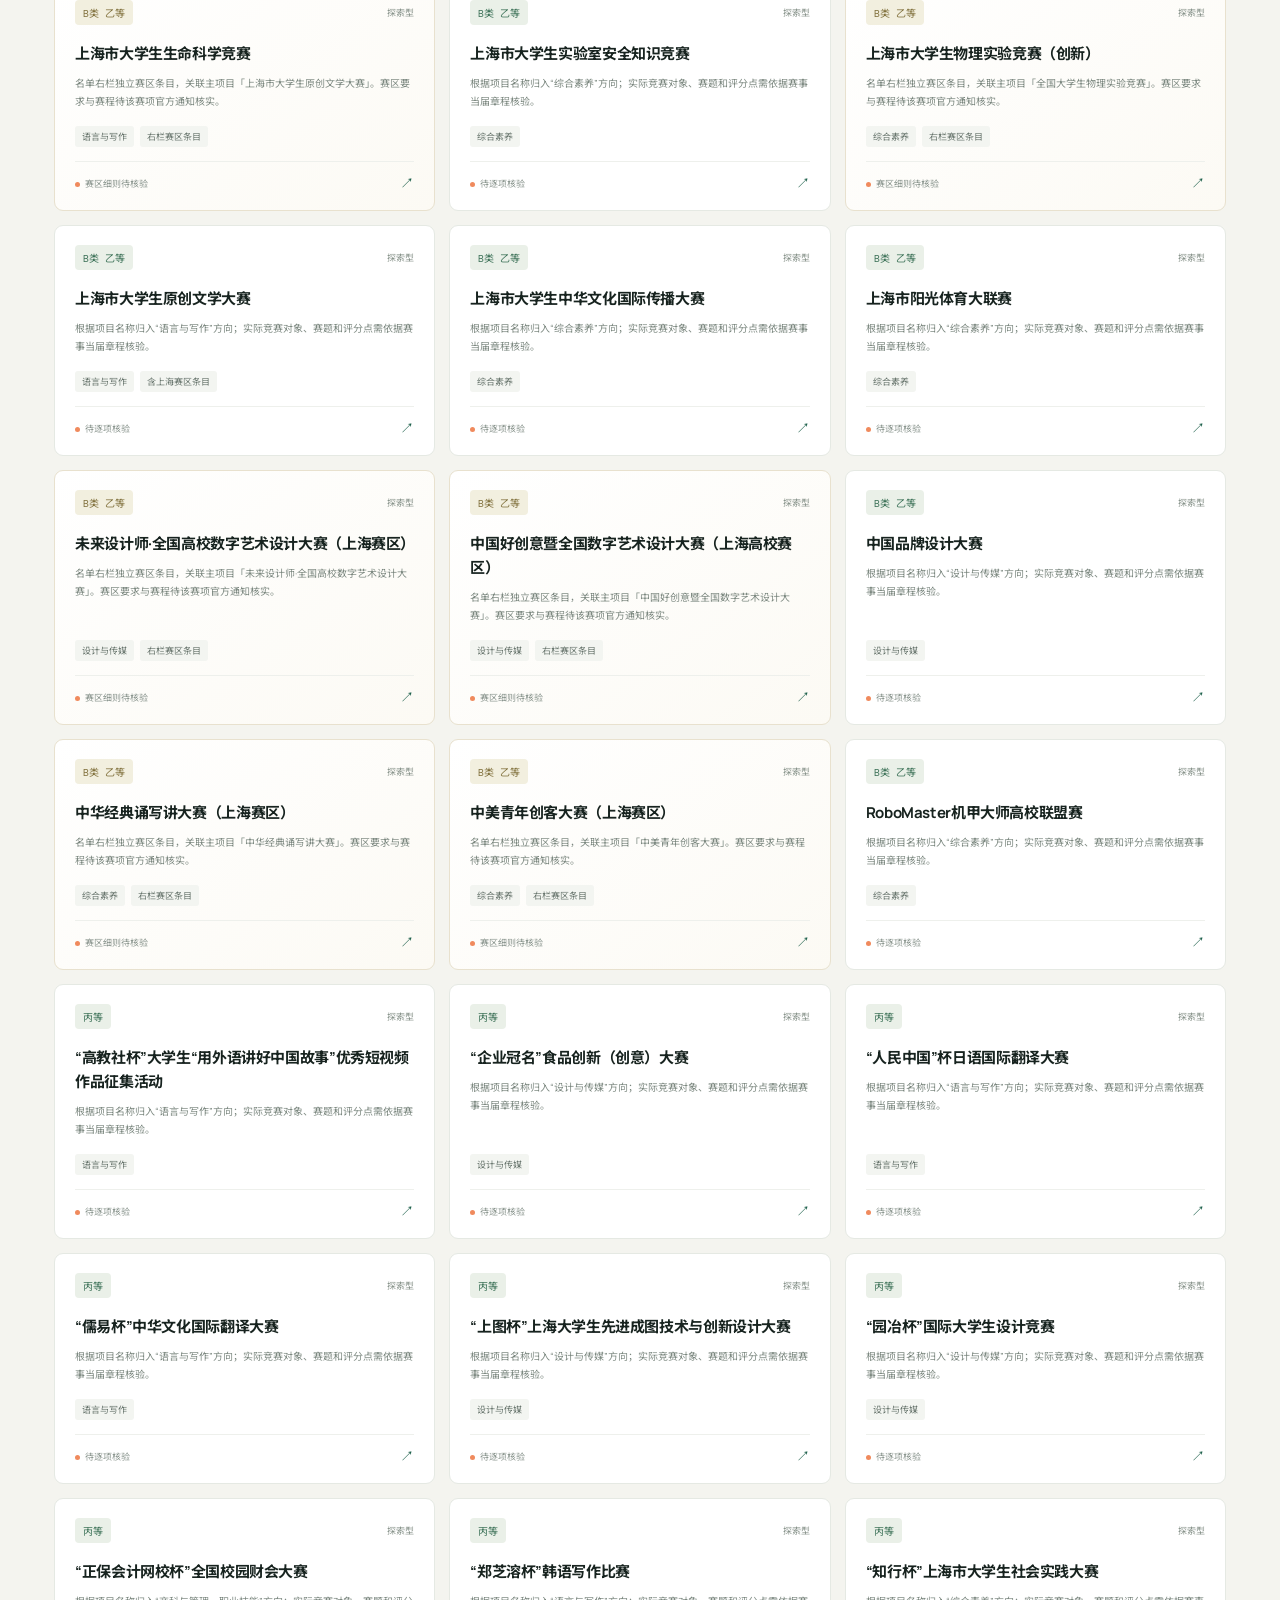
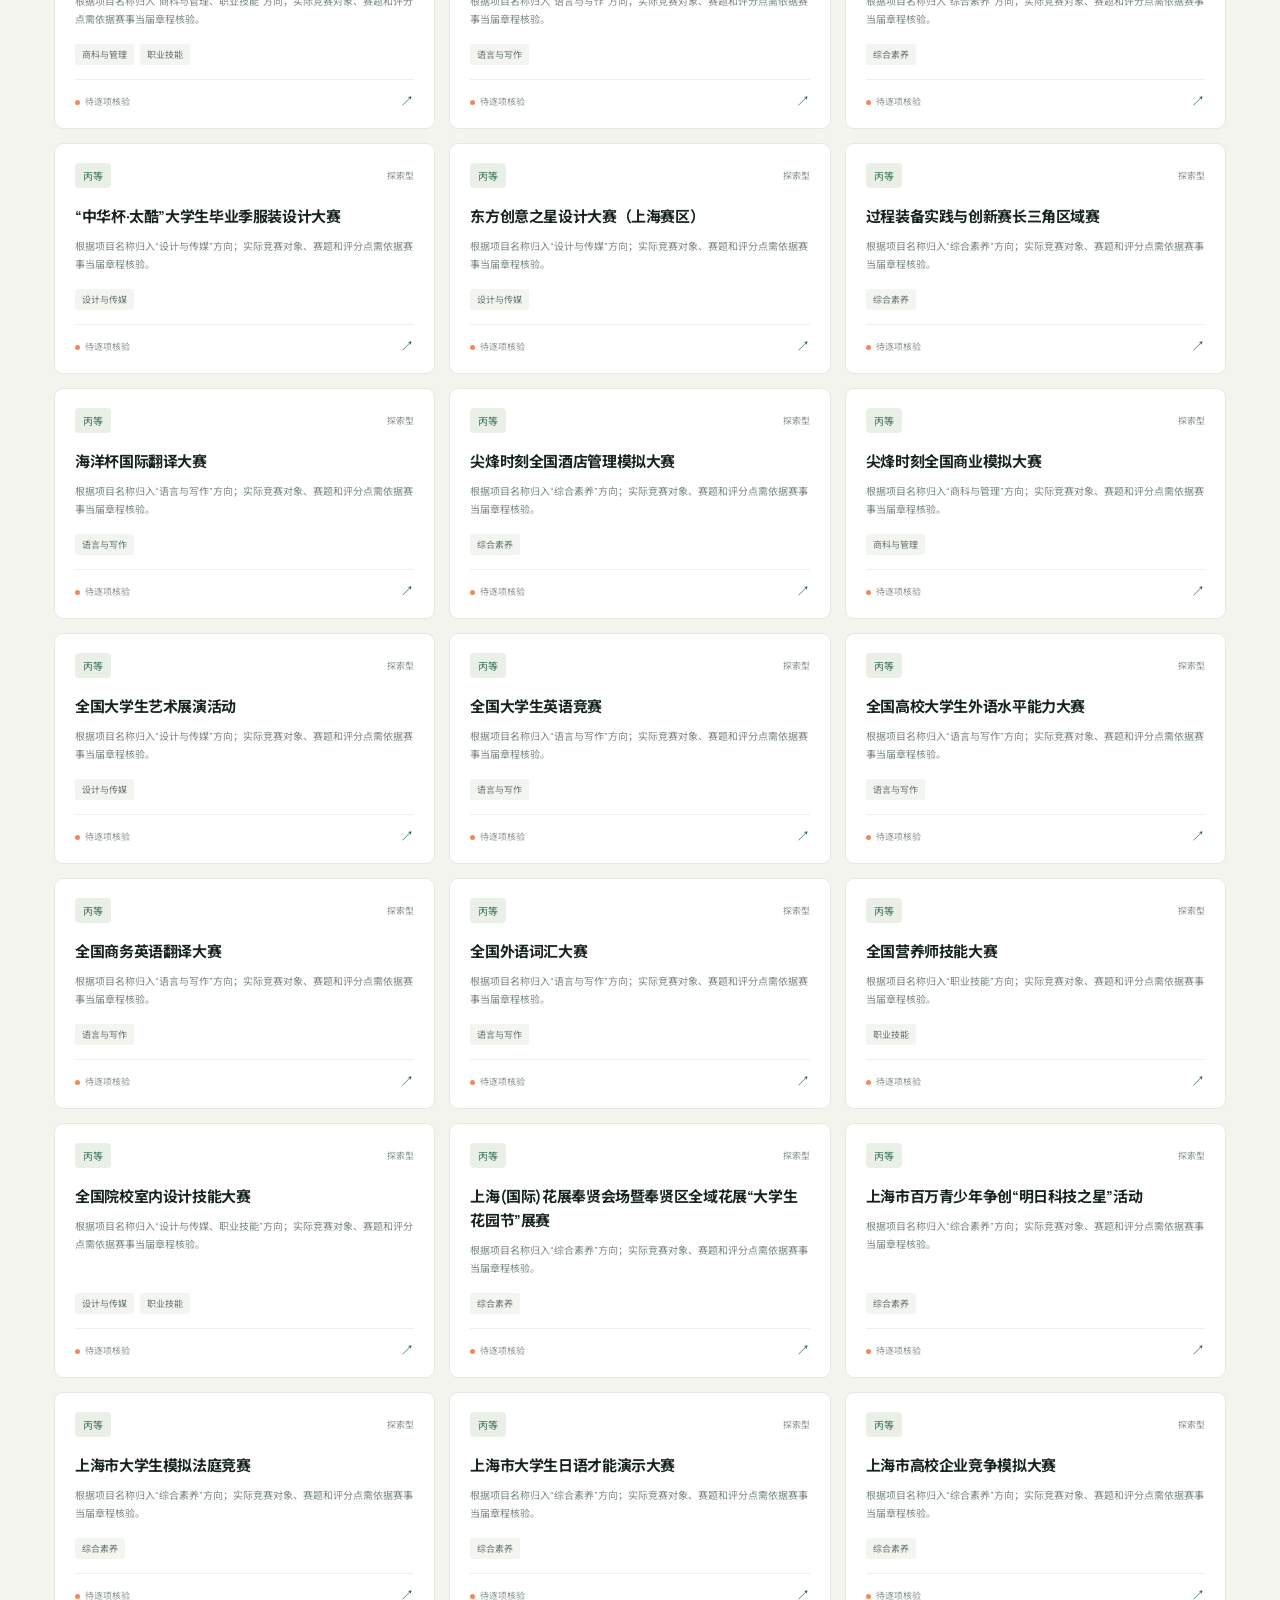
==== commit eb0ac956: "Include all Shanghai-region competition entries" ====
--- a/index.html
+++ b/index.html
@@ -15,7 +15,7 @@
     <section class="search-panel" aria-label="搜索和筛选竞赛"><div class="search-row"><label class="search-box" for="search-input"><svg viewBox="0 0 24 24" aria-hidden="true"><circle cx="10.8" cy="10.8" r="6.7"></circle><path d="m16 16 4.1 4.1"></path></svg><input id="search-input" type="search" autocomplete="off" placeholder="搜比赛名称、技能方向、提交作品…"><kbd>⌘ K</kbd></label><label class="sort-box"><span>排序</span><select id="sort-select"><option value="fit">优先看适配</option><option value="class">按校内分类</option><option value="name">按名称</option></select></label></div>
       <div class="filter-row"><div class="filter-label">方向</div><div class="chips" id="tag-filters"></div><span class="filter-divider"></span><label class="select-filter"><span>校内分类</span><select id="class-filter"><option value="">全部</option></select></label><label class="select-filter"><span>赛区信息</span><select id="region-filter"><option value="">全部项目</option><option value="has-region">有上海赛区条目</option></select></label></div>
     </section>
-    <section class="catalog-section" id="catalog-section"><div class="coverage-note" id="coverage-note" role="note"></div><div class="section-heading"><div><div class="eyebrow muted"><span class="eyebrow-line"></span> EXPLORE THE FIELD</div><h2>竞赛项目库</h2></div><div class="result-count"><strong id="result-count">147</strong><span>项可浏览</span></div></div>
+    <section class="catalog-section" id="catalog-section"><div class="coverage-note" id="coverage-note" role="note"></div><div class="section-heading"><div><div class="eyebrow muted"><span class="eyebrow-line"></span> EXPLORE THE FIELD</div><h2>竞赛项目库</h2><p class="catalog-count-note">主表 147 项 + 名单右栏 38 项，均可单独搜索和筛选。</p></div><div class="result-count"><strong id="result-count">185</strong><span>条名单记录</span></div></div>
       <div class="active-filter-line"><div id="active-filters"></div><button id="clear-filters" class="text-button" type="button">清除筛选</button></div><div class="cards-grid" id="cards-grid"></div>
       <div class="empty-state" id="empty-state" hidden><span class="empty-icon">⌕</span><h3>没有找到匹配项目</h3><p>试试缩短关键词，或清除部分筛选条件。</p><button class="button button-dark" id="empty-clear" type="button">重置条件</button></div>
     </section>
--- a/styles.css
+++ b/styles.css
@@ -26,3 +26,5 @@
 @media(max-width:900px){.about-source-panel{grid-template-columns:1fr;gap:15px}}
 @media(max-width:700px){.about-page{padding:24px 0 48px}.about-page-hero{padding:12px 0 22px}.about-page-hero h1{font-size:37px;margin:15px 0 10px}.about-page-hero p{font-size:10px}.about-method-grid{grid-template-columns:1fr;gap:9px;margin-top:15px}.about-method-card{padding:18px}.about-method-card h2{font-size:15px}.about-method-card>p,.about-source-copy p{font-size:10px}.method-levels div{grid-template-columns:80px 1fr;gap:7px}.about-source-panel{margin-top:15px;padding:18px}.about-source-panel h2{font-size:17px}}
 @media(max-width:700px){.top-nav>a[href="about.html"]{display:block;font-size:9px}.local-badge{display:none}}
+.catalog-count-note{margin:7px 0 0;color:#8b968f;font-size:10px}.region-event-card{border-color:#e8e1ce;background:linear-gradient(145deg,#fff,#fcfaf4)}.region-event-card .category-badge{background:#f2efdf;color:#81713d}
+@media(max-width:700px){.catalog-count-note{font-size:9px}.result-count{align-items:flex-end;flex-direction:column;gap:2px}.result-count strong{font-size:21px}}
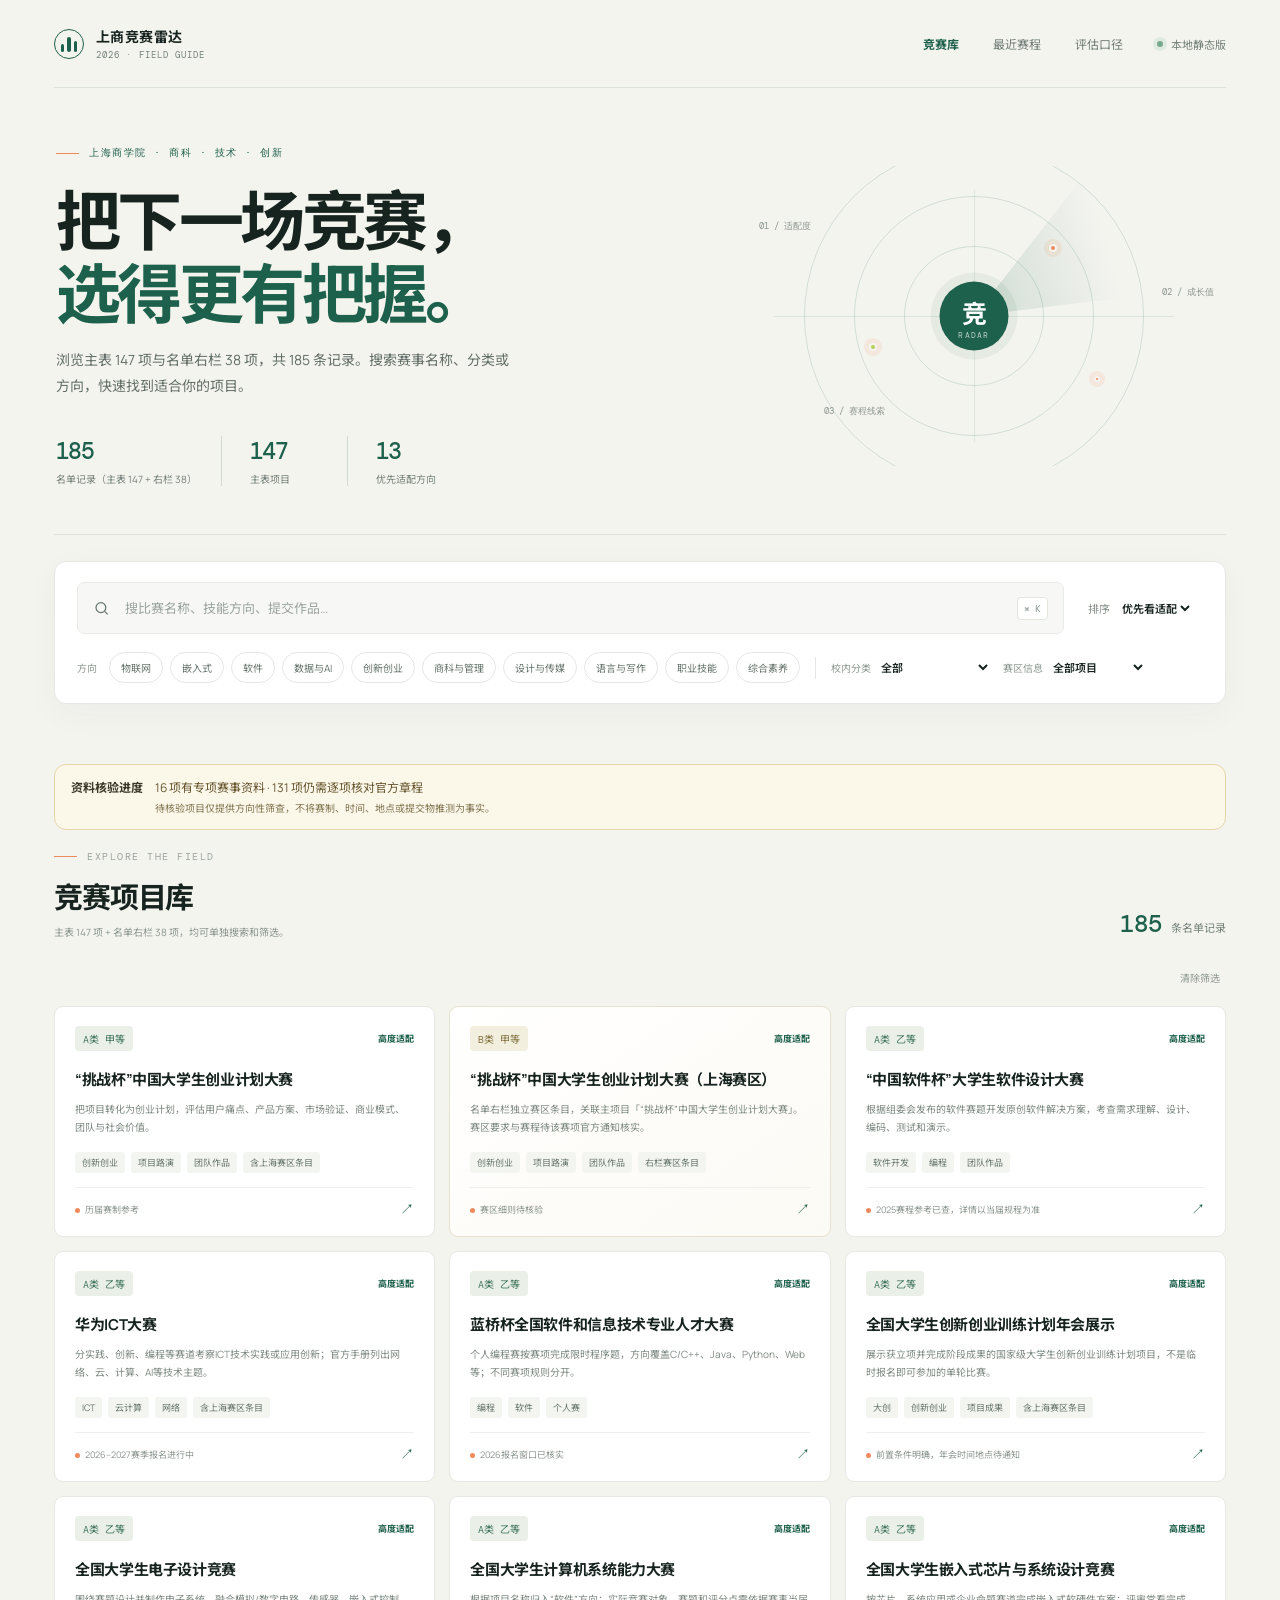
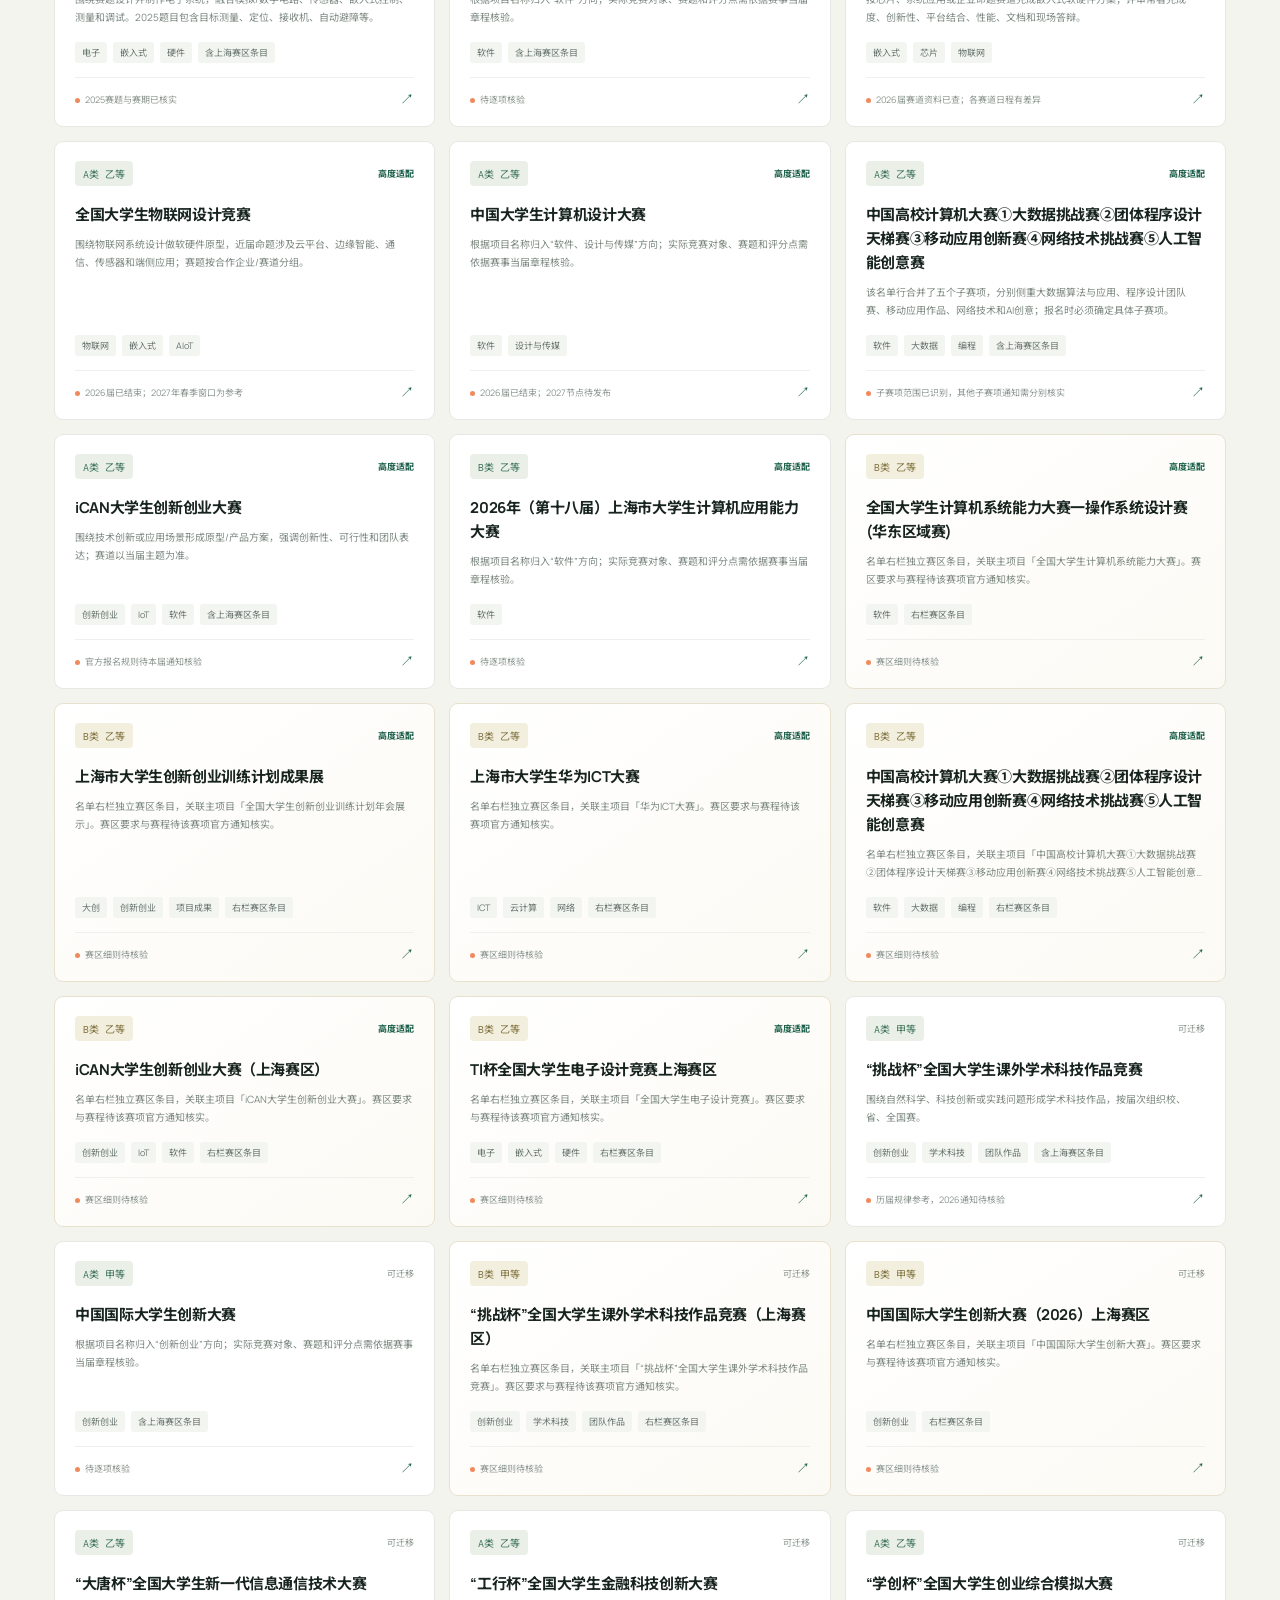
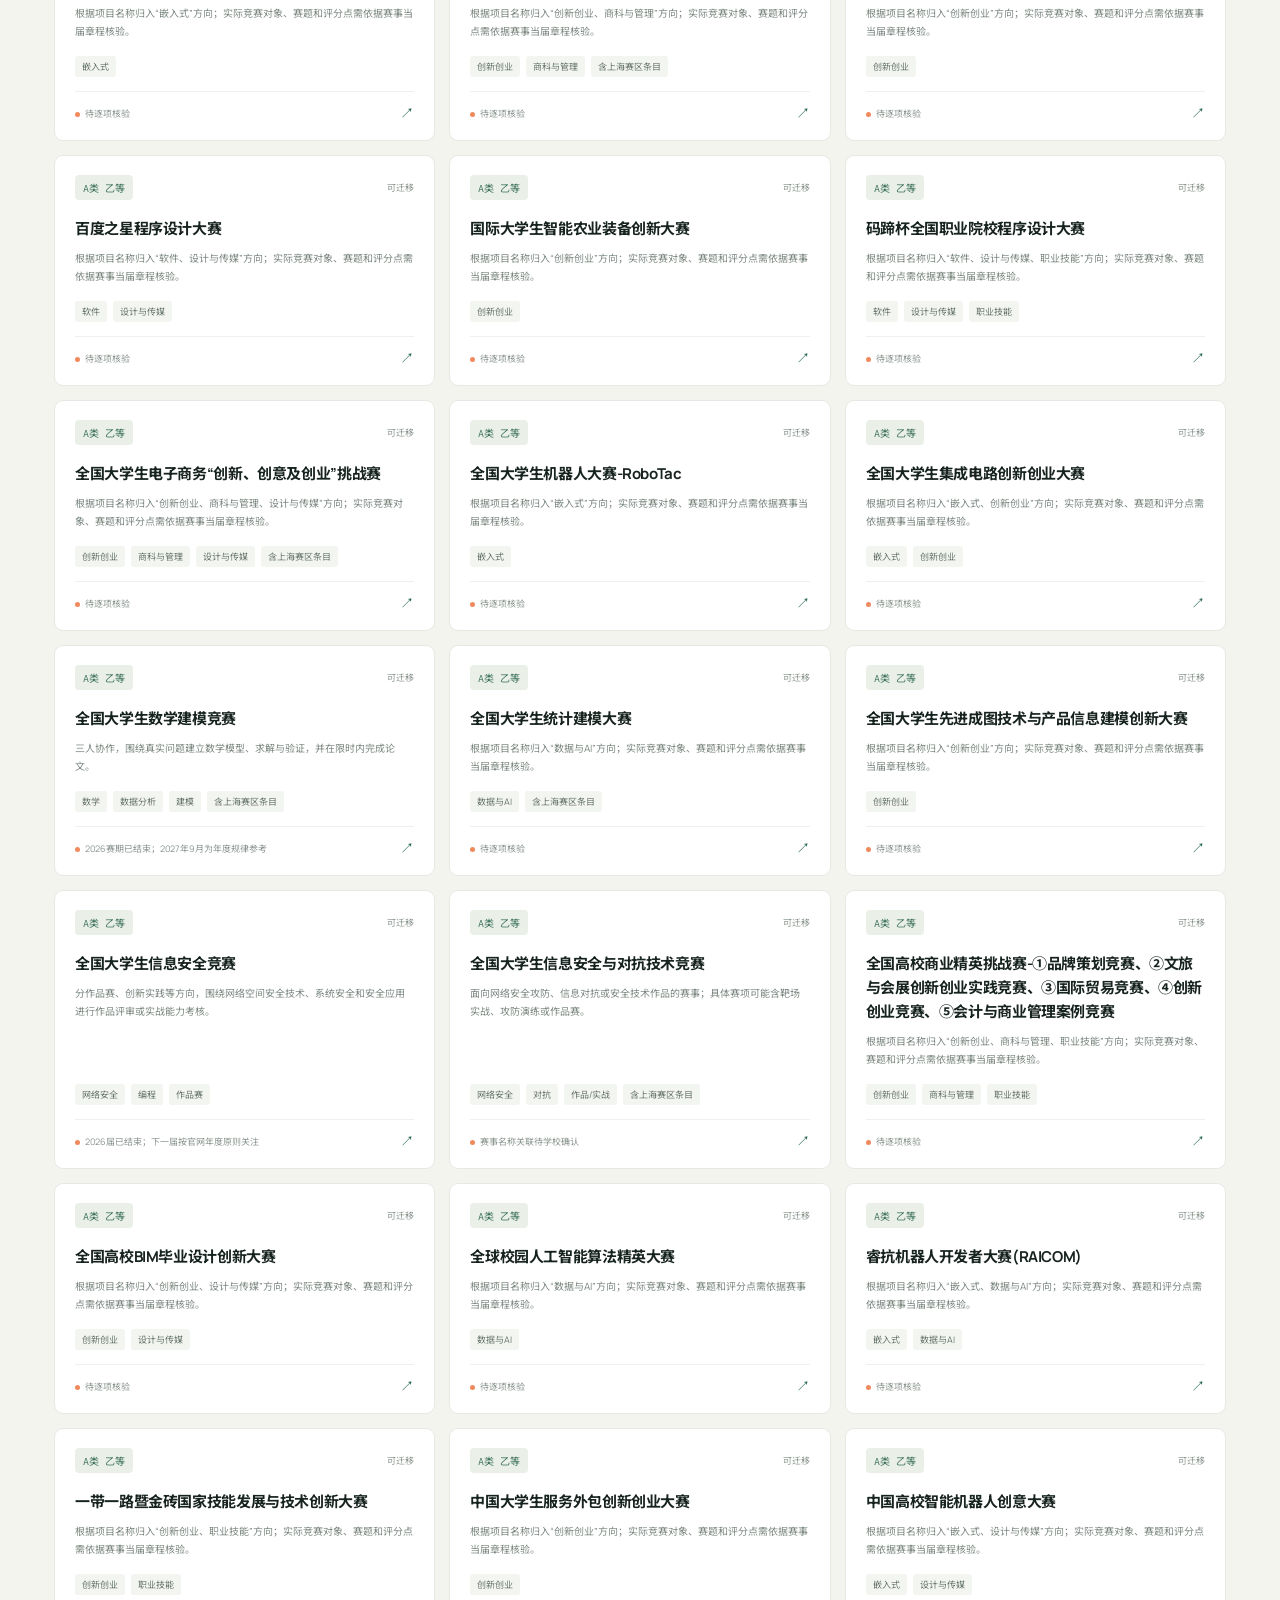
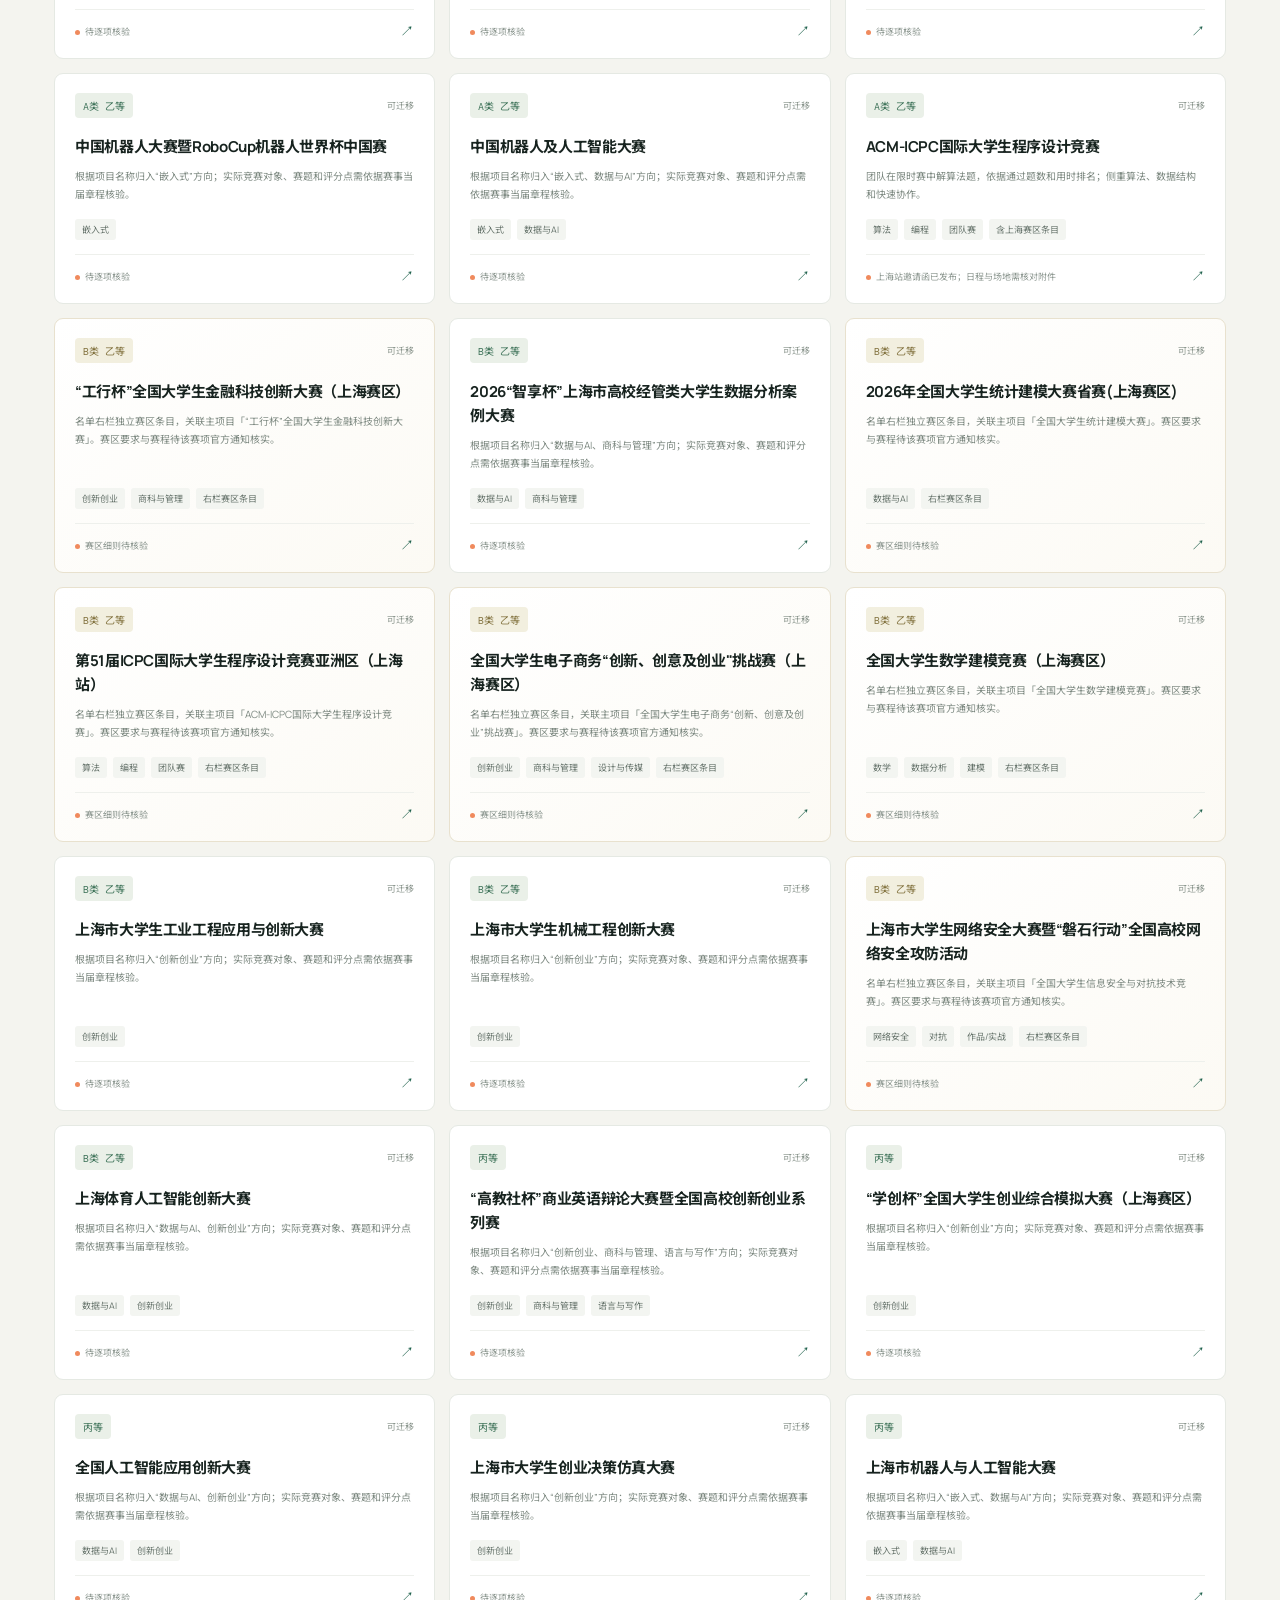
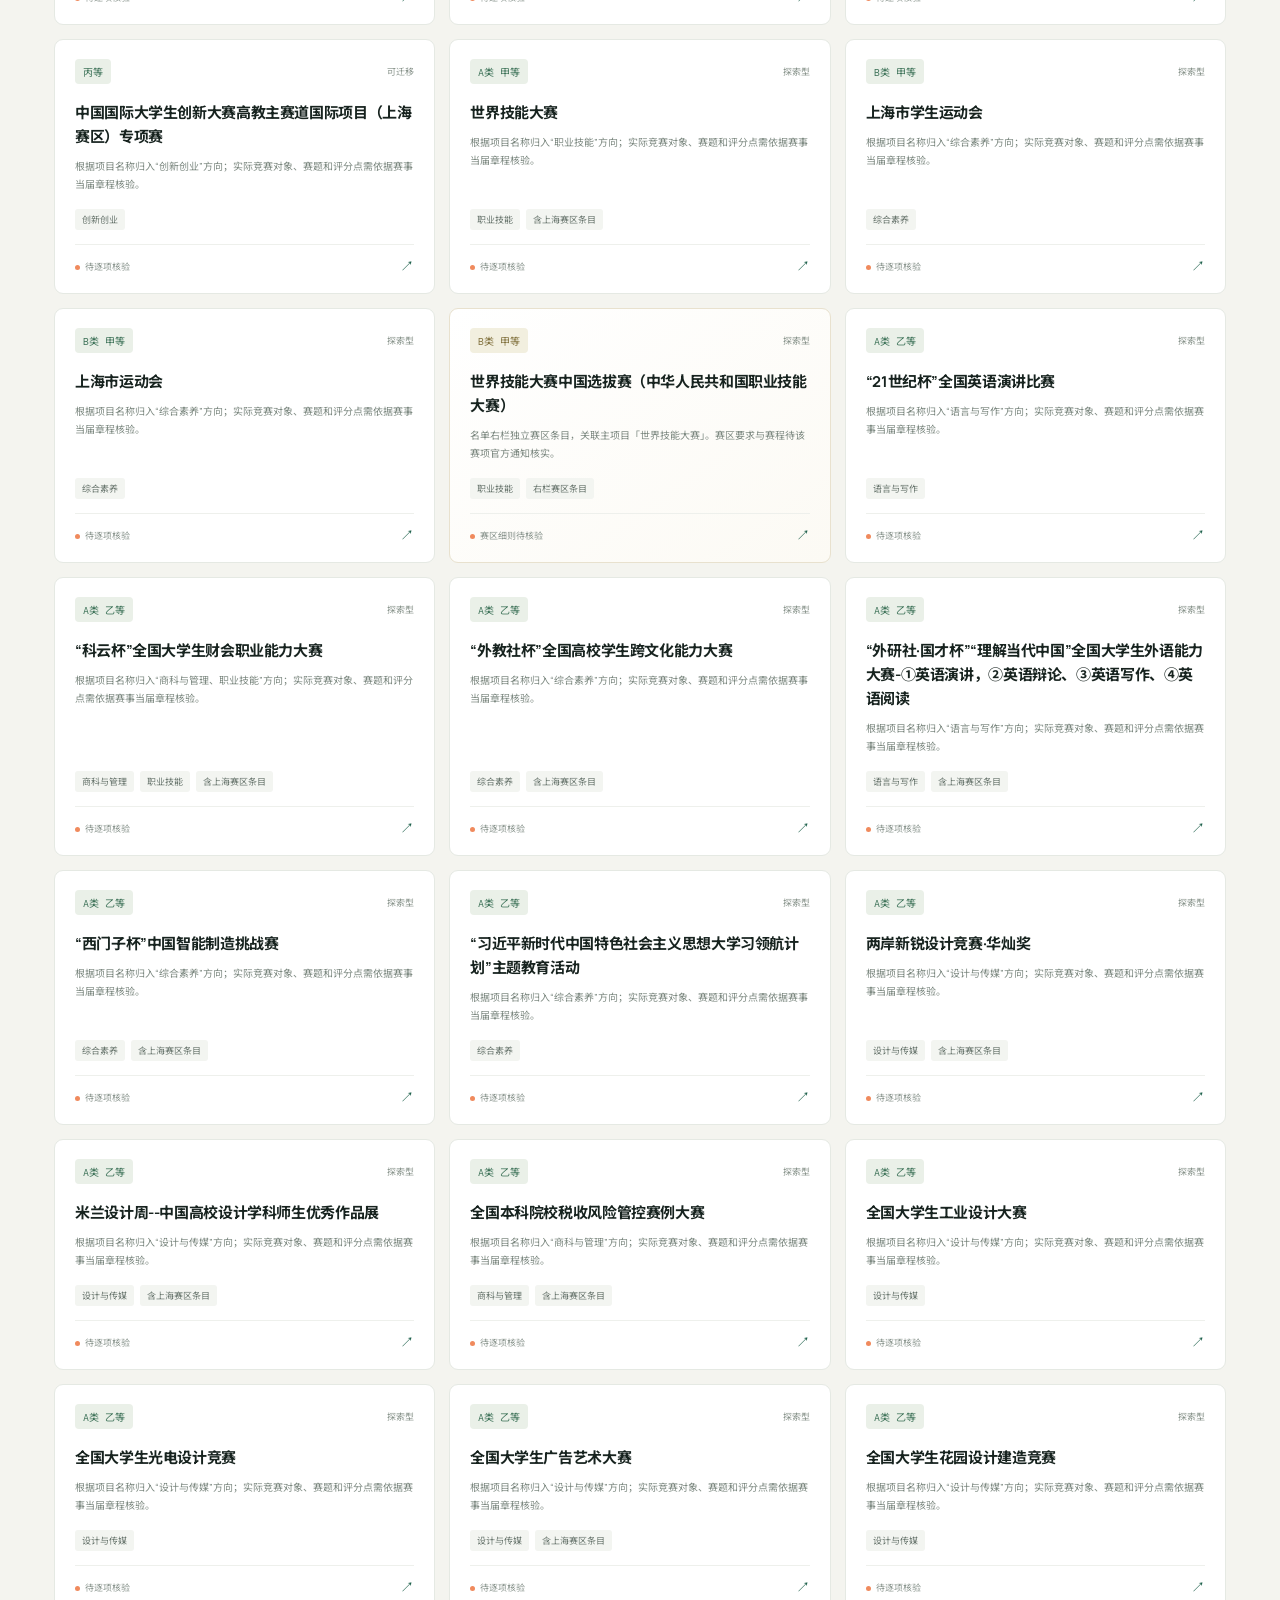
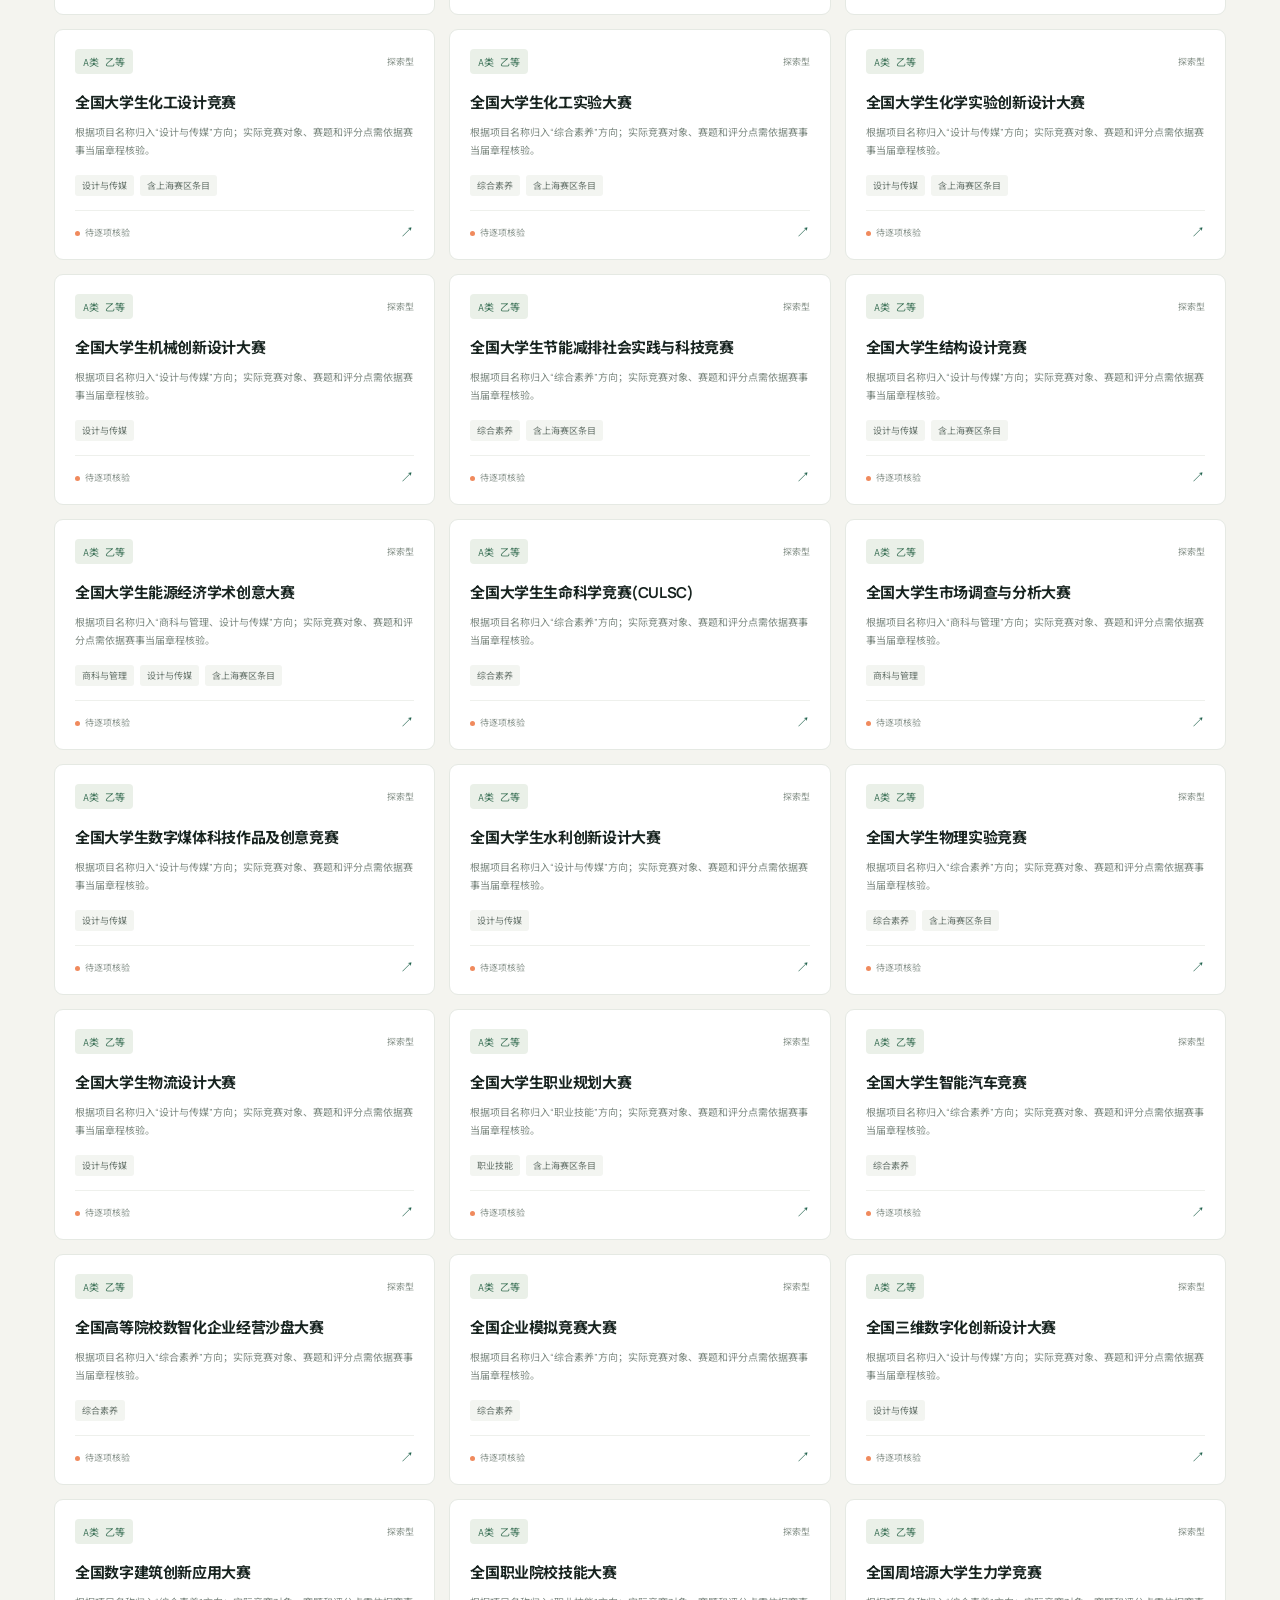
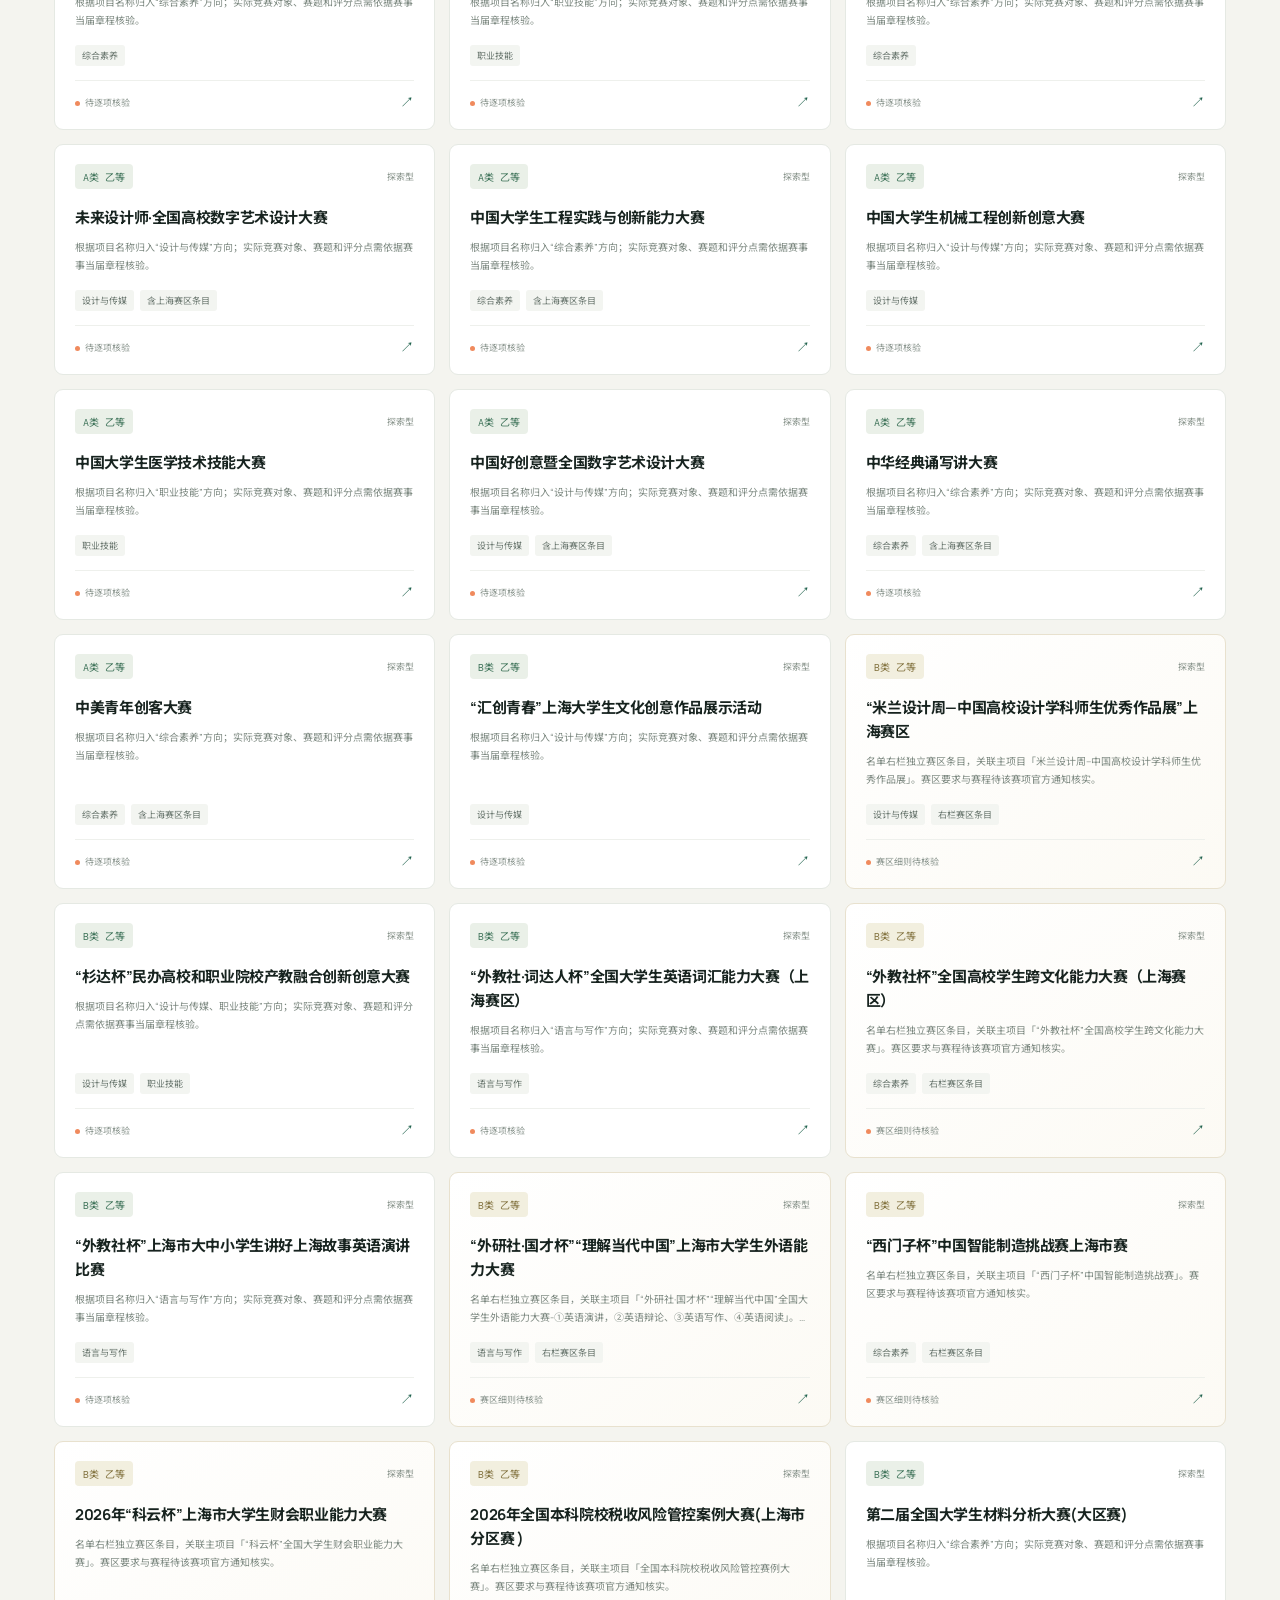
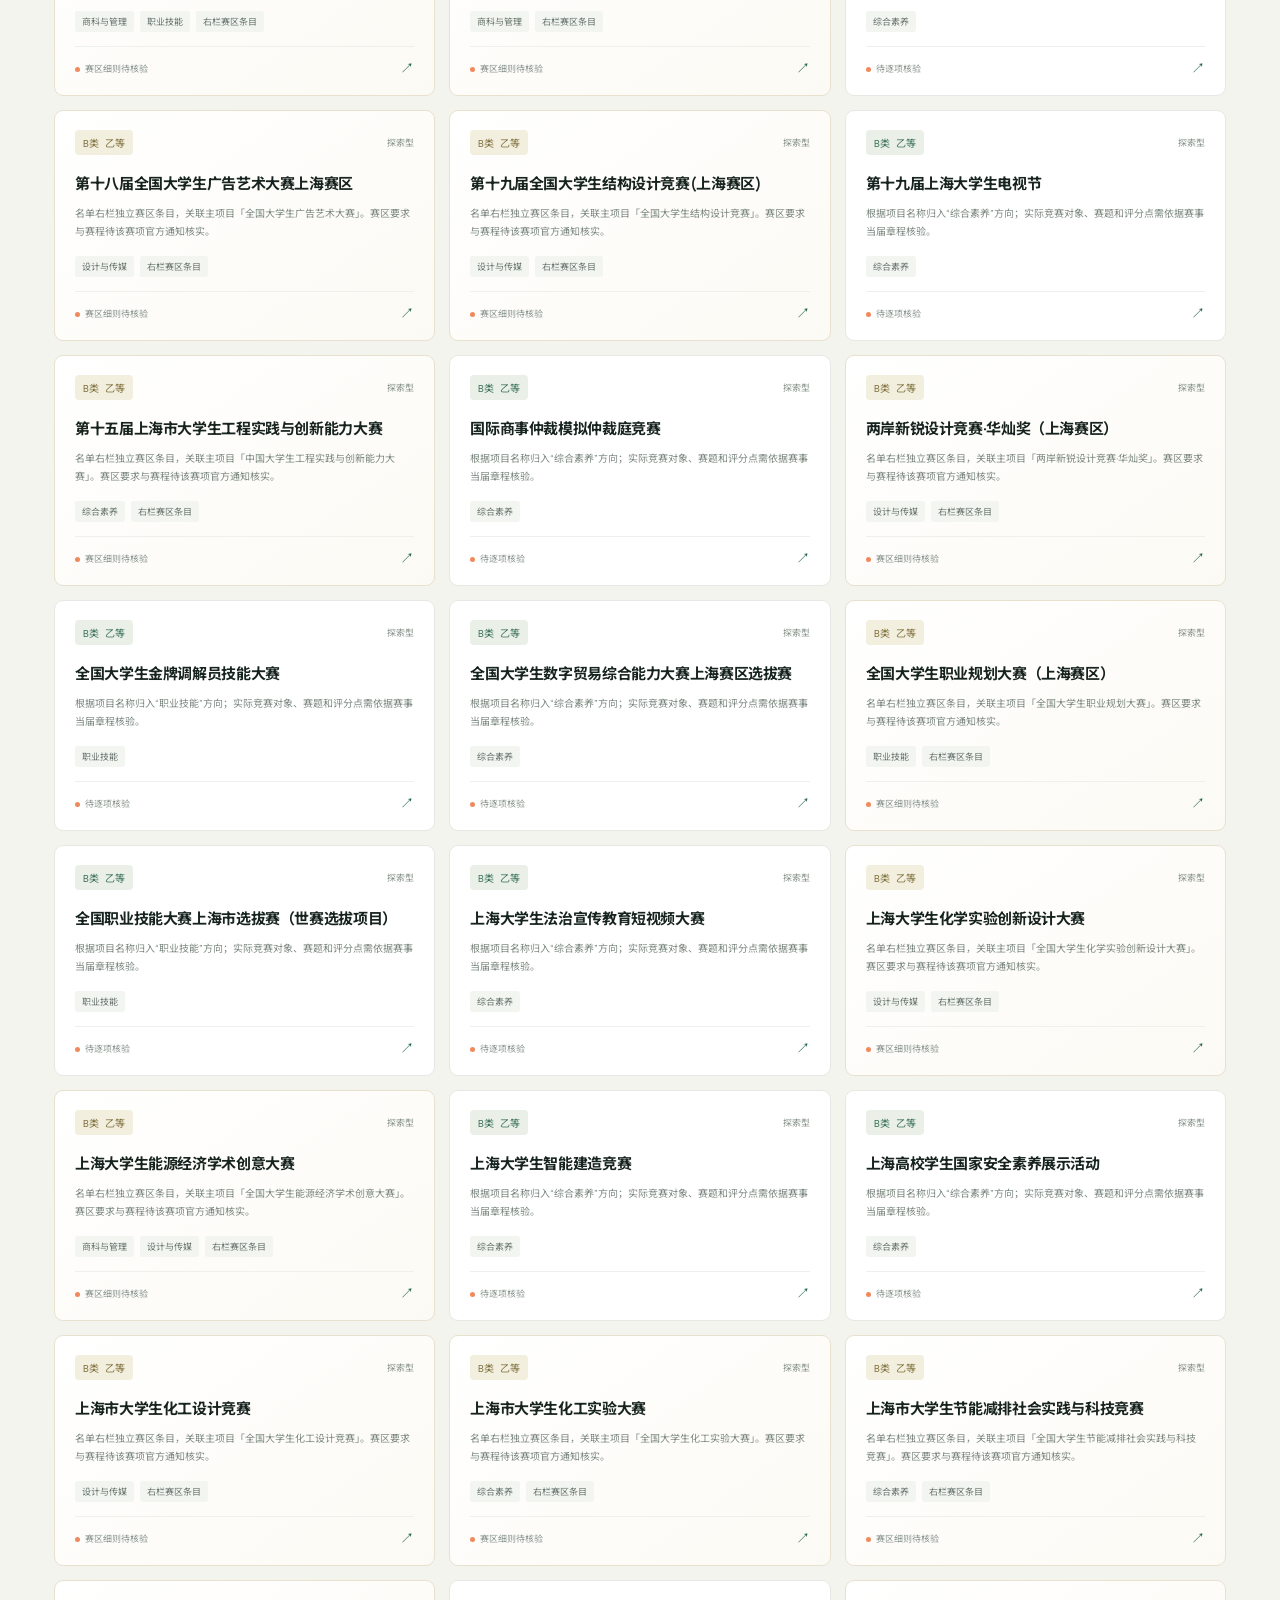
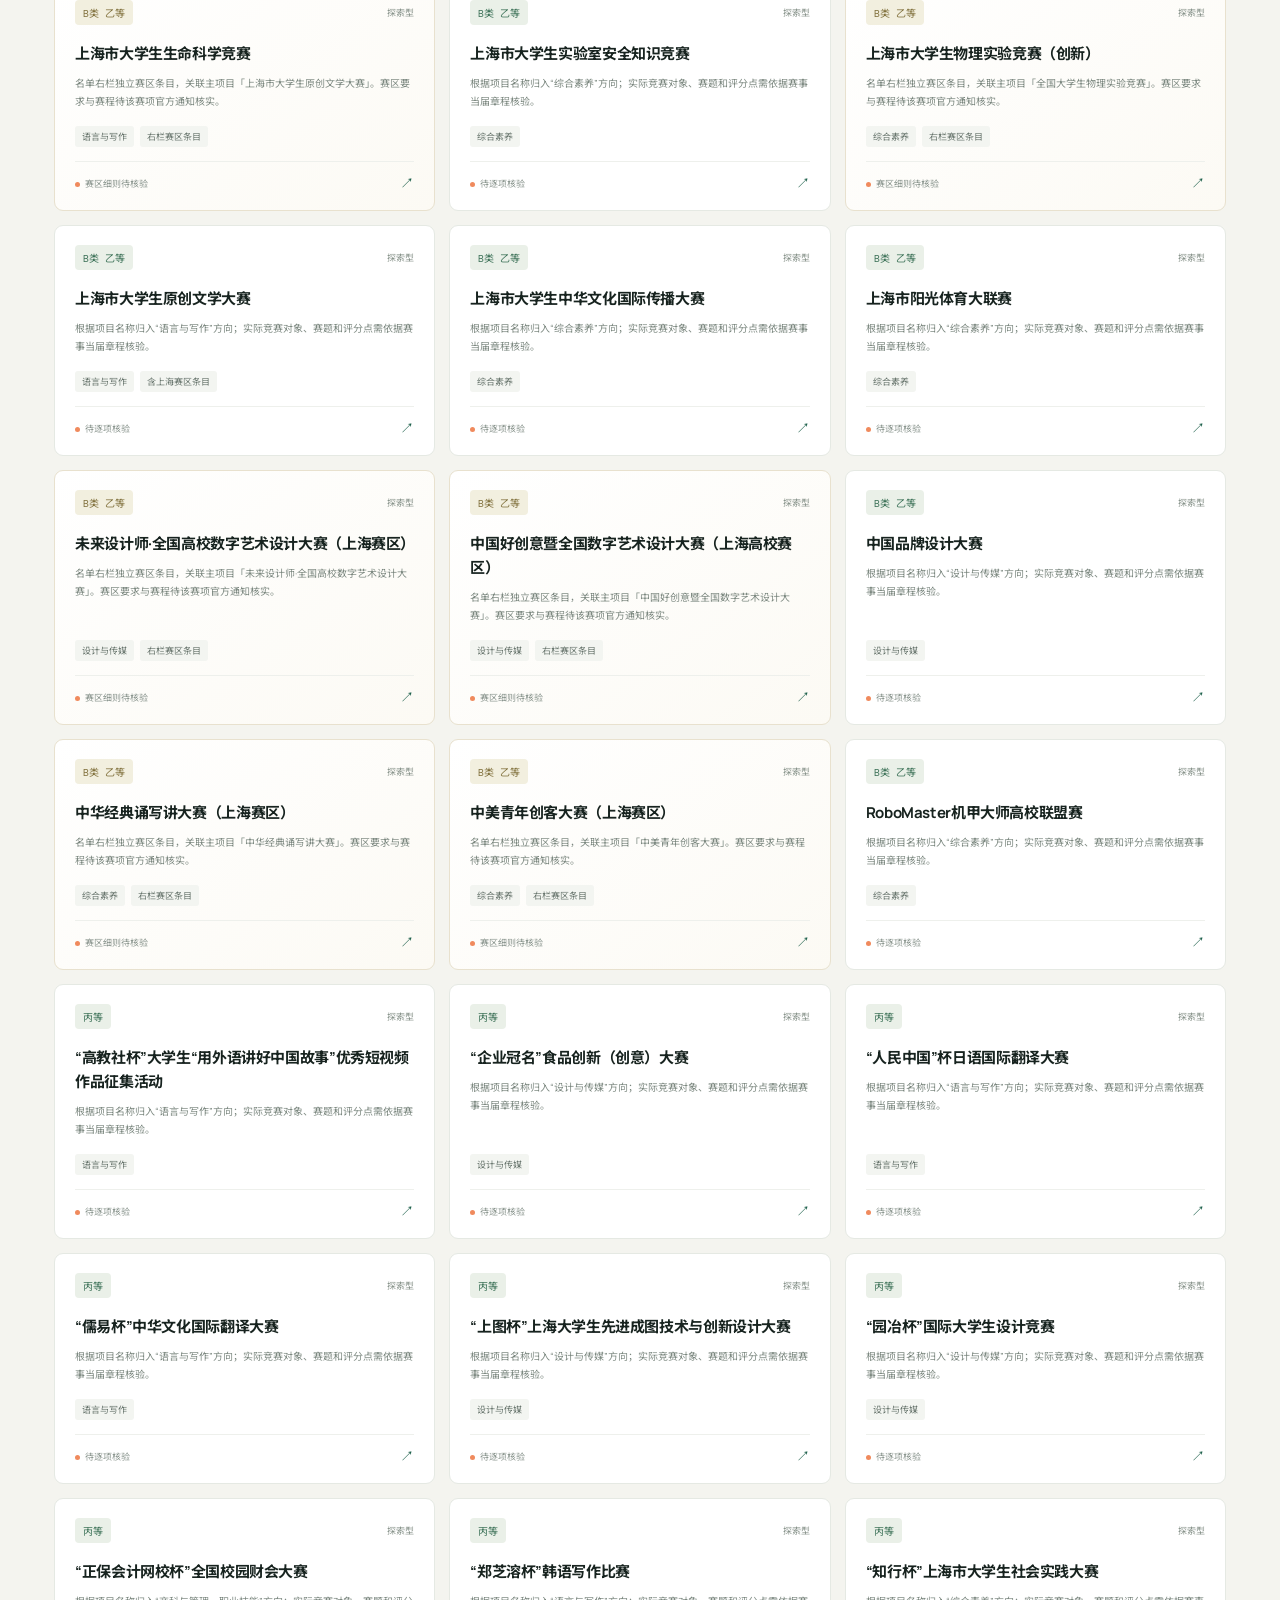
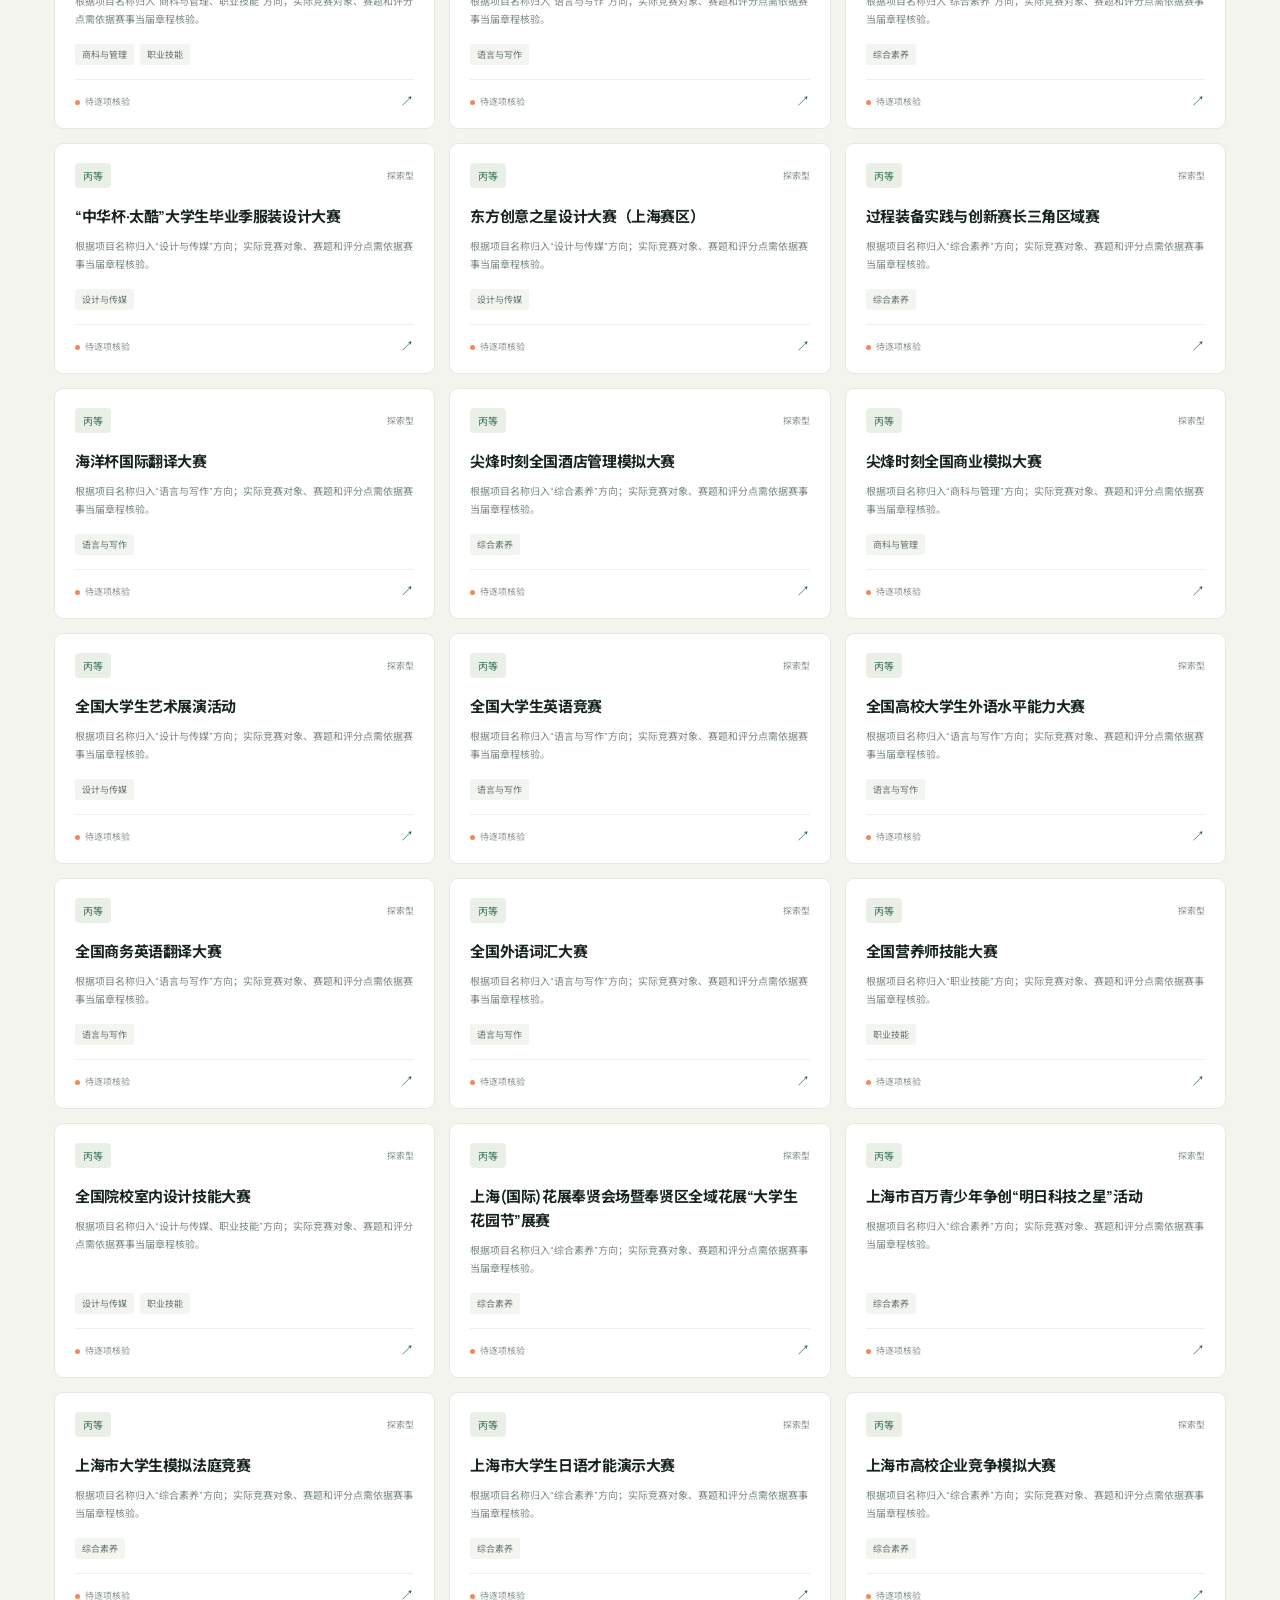
==== commit 184133e8: "Clarify complete competition category counts" ====
--- a/index.html
+++ b/index.html
@@ -9,7 +9,7 @@
 <body><div class="site-shell">
   <header class="topbar"><a class="brand" href="index.html" aria-label="回到竞赛列表"><span class="brand-mark"><i></i><i></i><i></i></span><span><b>上商竞赛雷达</b><small>2026 · FIELD GUIDE</small></span></a><nav class="top-nav" aria-label="主导航"><a href="index.html#catalog-start" class="nav-current">竞赛库</a><a href="calendar.html">最近赛程</a><a href="about.html">评估口径</a><span class="local-badge"><span></span> 本地静态版</span></nav></header>
   <main id="app">
-    <section class="hero" id="catalog-start"><div class="hero-copy"><div class="eyebrow"><span class="eyebrow-line"></span> 上海商学院 · 商科 · 技术 · 创新</div><h1>把下一场竞赛，<br><em>选得更有把握。</em></h1><p>从 147 项校内竞赛名单里，找出适合你的方向。看赛什么、怎么准备、时间参考和个人成长空间。</p><div class="hero-stats" id="hero-stats"></div></div>
+    <section class="hero" id="catalog-start"><div class="hero-copy"><div class="eyebrow"><span class="eyebrow-line"></span> 上海商学院 · 商科 · 技术 · 创新</div><h1>把下一场竞赛，<br><em>选得更有把握。</em></h1><p>浏览主表 147 项与名单右栏 38 项，共 185 条记录。搜索赛事名称、分类或方向，快速找到适合你的项目。</p><div class="hero-stats" id="hero-stats"></div></div>
       <div class="hero-graphic" aria-hidden="true"><div class="radar-ring ring-one"></div><div class="radar-ring ring-two"></div><div class="radar-ring ring-three"></div><div class="radar-cross cross-h"></div><div class="radar-cross cross-v"></div><div class="radar-sweep"></div><span class="radar-dot dot-a"></span><span class="radar-dot dot-b"></span><span class="radar-dot dot-c"></span><div class="radar-center"><span>竞</span><small>RADAR</small></div><div class="graphic-label label-a">01 / 适配度</div><div class="graphic-label label-b">02 / 成长值</div><div class="graphic-label label-c">03 / 赛程线索</div></div>
     </section>
     <section class="search-panel" aria-label="搜索和筛选竞赛"><div class="search-row"><label class="search-box" for="search-input"><svg viewBox="0 0 24 24" aria-hidden="true"><circle cx="10.8" cy="10.8" r="6.7"></circle><path d="m16 16 4.1 4.1"></path></svg><input id="search-input" type="search" autocomplete="off" placeholder="搜比赛名称、技能方向、提交作品…"><kbd>⌘ K</kbd></label><label class="sort-box"><span>排序</span><select id="sort-select"><option value="fit">优先看适配</option><option value="class">按校内分类</option><option value="name">按名称</option></select></label></div>
